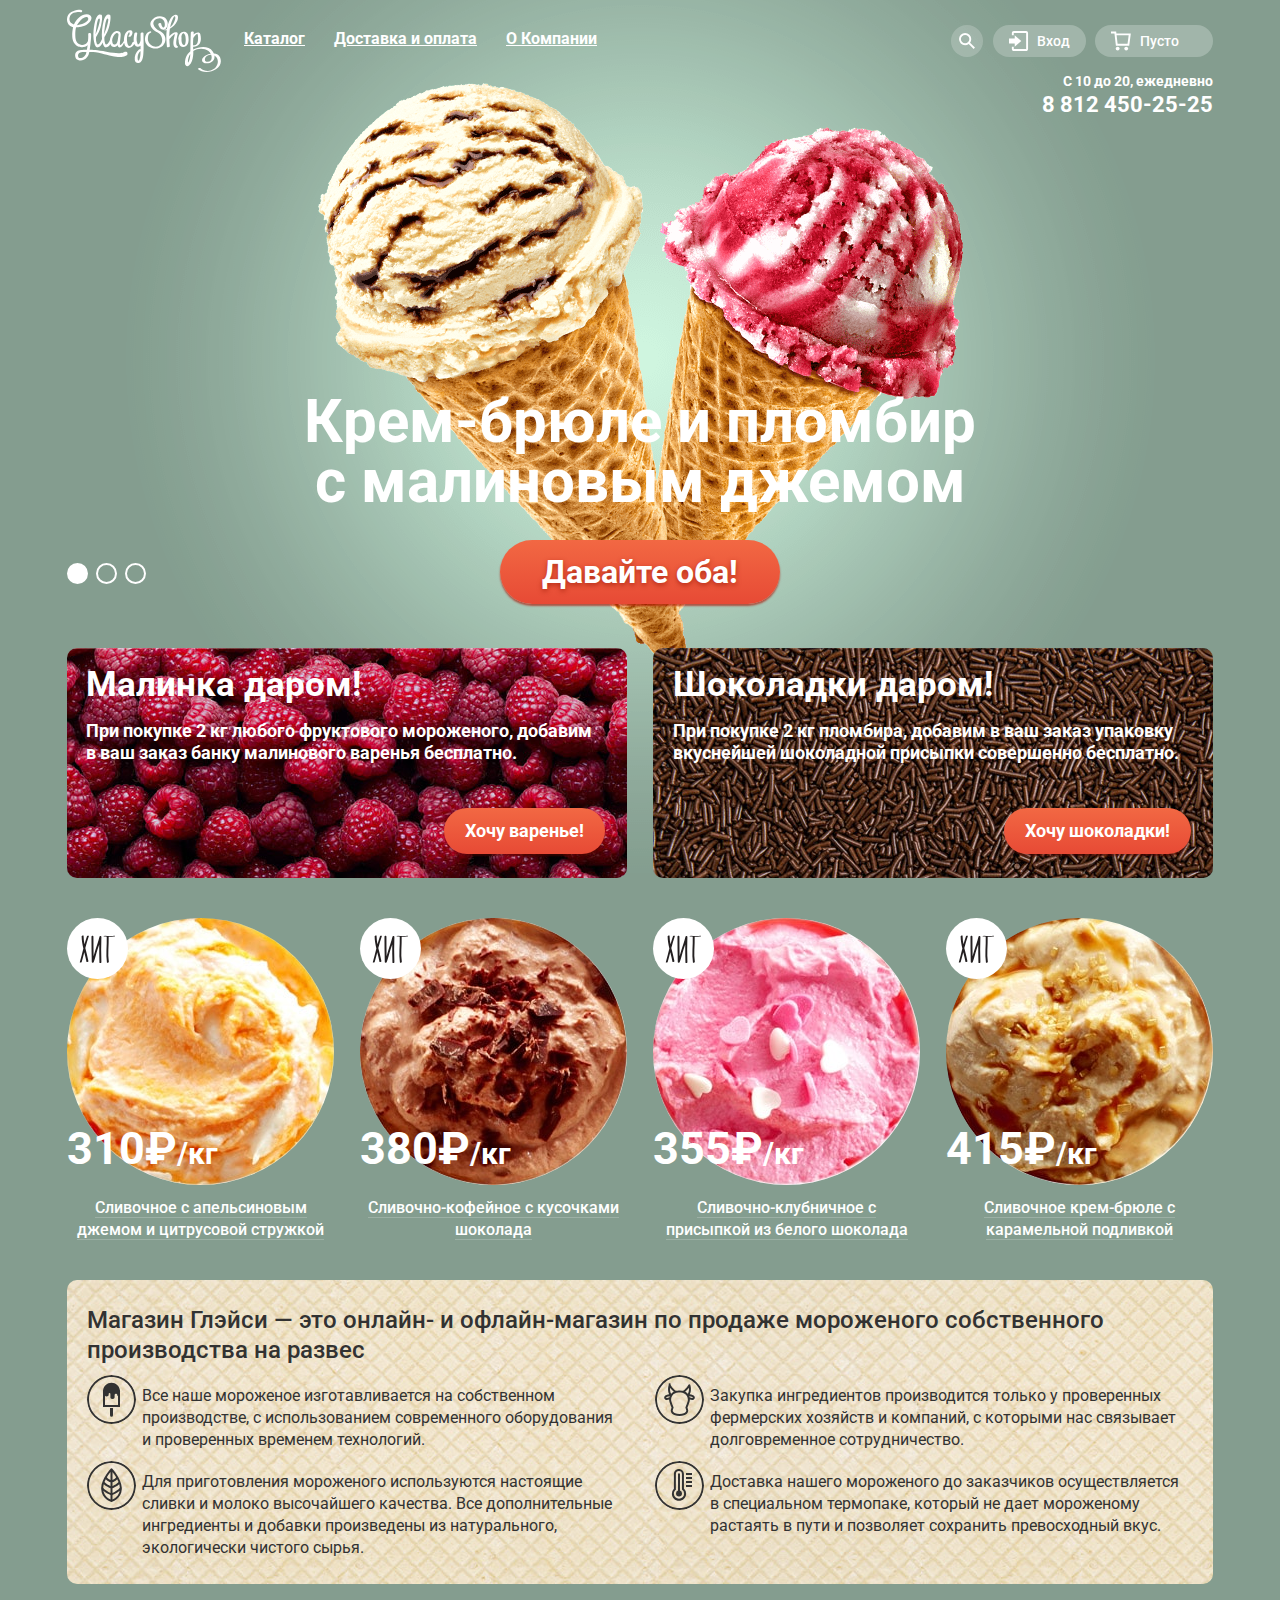
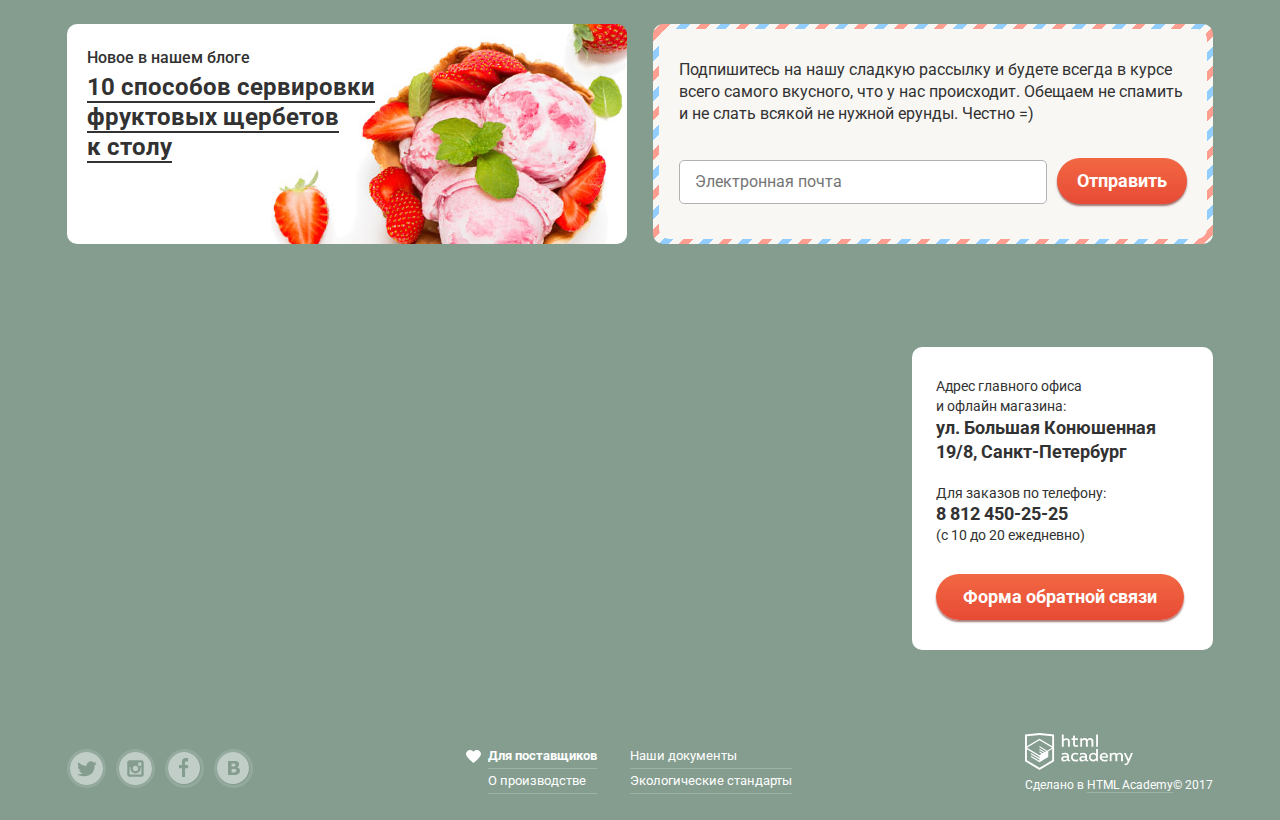
==== index.html @ 9d9cc16c "фиксы" ====
<!DOCTYPE html>
<html lang="ru">
  <head>
    <meta charset="utf-8">
    <title>HTML Academy: Глейси</title>
    <link href="https://fonts.googleapis.com/css?family=Roboto:400,500,700&amp;subset=cyrillic" rel="stylesheet">
    <link href="css/normalize.min.css" rel="stylesheet">
    <link href="css/style.min.css" rel="stylesheet"> 
  </head>
  <body>
    <input class="visually-hidden product-1" type="radio" id="product-1" name="toggle" checked>
    <input class="visually-hidden product-2" type="radio" id="product-2" name="toggle">
    <input class="visually-hidden product-3" type="radio" id="product-3" name="toggle">
    <div class="site-wrapper">
      <div class="page-wrapper"> 
        <header class="main-header">
          <nav class="main-navigation">        
            <img class="site-logo" src="img/logo.svg" width="154" height="64" alt="Логотип магазина «Глэйси»">
            <ul class="site-navigation">
              <li class="navigation-item">
                <a class="navigation-link" href="#">Каталог</a>
                <ul class="sub-menu">
                  <li class="sub-menu-item"><a class="sub-menu-link sub-link-first" href="#1">Новинки</a></li>
                  <li class="sub-menu-item"><a class="sub-menu-link" href="catalog.html">Сливочное</a></li>
                  <li class="sub-menu-item"><a class="sub-menu-link" href="#3">Щербеты</a></li>
                  <li class="sub-menu-item"><a class="sub-menu-link" href="#4">Фруктовый Лёд</a></li>
                  <li class="sub-menu-item"><a class="sub-menu-link" href="#5">Мелорин</a></li>
                </ul>
              </li>
              <li class="navigation-item"><a class="navigation-link" href="#">Доставка и оплата</a></li>
              <li class="navigation-item"><a class="navigation-link" href="#">О Компании</a></li>
            </ul>
            <ul class="user-navigation-wrapper">
              <li class="main-search">
                <form class="search-form" action="https://echo.htmlacademy.ru" method="get">
                  <input class="input-field search" type="search" name="search" placeholder="Что ищем?">
                </form>
              </li>
              <li class="user-navigation">
                <a class="login-link" href="login.html">Вход</a>
                <form class="login-form" action="https://echo.htmlacademy.ru" method="POST">
                  <input class="login-email input-field" type="email" name="email" placeholder="Электронная почта">
                  <input class="login-password input-field" type="password" name="password" placeholder="Пароль"><br>
                  <button class="btn enter-btn" type="submit">Войти</button>
                  <div class="login-help-wrapper">
                    <a class="restore" href="">Забыли пароль?</a><br>
                    <a class="registration" href="">Новая регистрация</a>
                  </div>
                </form>
              </li>
              <li class="cart">
                <a class="cart-link" href="cart.html">Пусто</a>
              </li>
            </ul>
          </nav>
        </header>
        <div class="contacts">
          <span class="job-time">С 10 до 20, ежедневно</span>
          <span class="job-phone">8 812 450-25-25</span>
        </div>

        <section class="slider">
          <div class="slider-controls">
            <label for="product-1">Первый</label>
            <label for="product-2">Второй</label>
            <label for="product-3">Третий</label>
          </div>
          <ul class="slider-list">
            <li class="slider-item slide" id="slide1">
              <h3 class="slide-title">
                Крем-брюле и пломбир с малиновым джемом
              </h3>
              <a class="main-bоuth-btn" href="#">Давайте оба!</a>
            </li>
            <li class="slider-item slide" id="slide2">
              <h3 class="slide-title">
                Шоколадный пломбир и лимонный сорбет
              </h3>
              <a class="main-bоuth-btn" href="#">Давайте оба!</a>
            </li>
            <li class="slider-item slide" id="slide3">
              <h3 class="slide-title">
                Пломбир с помадкой и клубничный щербет
              </h3>
              <a class="main-bоuth-btn" href="#">Давайте оба!</a>
            </li>
          </ul>
        </section>

        <main>
          <h1 class="visually-hidden">Магазина «Глэйси»</h1>
          <section class="offers">
            <h2 class="visually-hidden">Баннеры акций</h2>
            <article class="offers-item-1">
              <h2>Малинка даром!</h2>
              <p>При покупке 2 кг любого фруктового мороженого, добавим в&nbsp;ваш заказ банку малинового варенья бесплатно.</p>
              <a class="btn want-btn" href="#">Хочу варенье!</a>
            </article>
            <article class="offers-item-2">
              <h2>Шоколадки даром!</h2>
              <p>При покупке 2 кг пломбира, добавим в ваш заказ упаковку вкуснейшей шоколадной присыпки совершенно бесплатно.</p>
              <a class="btn want-btn" href="#">Хочу шоколадки!</a>
            </article>
          </section>
          <section class="products">
            <h2 class="visually-hidden">Хиты продаж.</h2>
            <article class="products-item">
              <div class="product-wrapper">
                <div class="product-contetn-wrapper">
                  <div class="hit-icon"></div>
                  <img src="img/ice-cream-01.jpg" width="267" height="267" alt="Сливочное с апельсиновым джемом и цитрусовой стружкой">
                  <div class="products-price">
                    <span class="price-rub">310&#8381;</span><span>/кг</span>
                  </div>
                  <div class="link-btn">
                    <a class="products-link" href="#">Сливочное с апельсиновым джемом и цитрусовой стружкой</a>
                  </div>
                  <a class="btn quick-view-btn" href="#">Быстрый просмотр</a>
                </div>
              </div>
            </article>
            <article class="products-item">
              <div class="product-wrapper">
                <div class="product-contetn-wrapper">
                  <div class="hit-icon"></div>
                  <img src="img/ice-cream-02.jpg" width="267" height="267" alt="Сливочно-кофейное с кусочками шоколада">
                  <div class="products-price">
                    <span class="price-rub">380&#8381;</span><span>/кг</span>
                  </div>
                  <div class="link-btn">
                    <a class="products-link" href="#">Сливочно-кофейное с кусочками шоколада</a>
                  </div>
                  <a class="btn quick-view-btn" href="#">Быстрый просмотр</a>
                </div>
              </div>
            </article>
            <article class="products-item">
              <div class="product-wrapper">
                <div class="product-contetn-wrapper">
                  <div class="hit-icon"></div>
                  <img src="img/ice-cream-03.jpg" width="267" height="267" alt="Сливочно-клубничное с присыпкой из белого шоколада">
                  <div class="products-price">
                    <span class="price-rub">355&#8381;</span><span>/кг</span>
                  </div>
                  <div class="link-btn">
                    <a class="products-link" href="#">Сливочно-клубничное с присыпкой из белого шоколада</a>
                  </div>
                  <a class="btn quick-view-btn" href="#">Быстрый просмотр</a>
                </div>
              </div>
            </article>
            <article class="products-item">
              <div class="product-wrapper">
                <div class="product-contetn-wrapper">
                  <div class="hit-icon"></div>
                  <img src="img/ice-cream-04.jpg" width="267" height="267" alt="Сливочное крем-брюле с карамельной подливкой">
                  <div class="products-price">
                    <span class="price-rub">415&#8381;</span><span>/кг</span>
                  </div>
                  <div class="link-btn">
                    <a class="products-link" href="#">Сливочное крем-брюле с карамельной подливкой</a>
                  </div>
                  <a class="btn quick-view-btn" href="#">Быстрый просмотр</a>
                </div>
              </div>
            </article>
          </section>
          <article class="about">
            <h2>Магазин Глэйси — это онлайн- и офлайн-магазин по продаже мороженого собственного производства на развес</h2>
            <ul class="about-list">
              <li class="about-item"><p>Все наше мороженое изготавливается на собственном производстве, с использованием современного оборудования и проверенных временем технологий.</p></li>
              <li class="about-item"><p>Закупка ингредиентов  производится только у проверенных фермерских хозяйств и компаний, с которыми нас связывает долговременное сотрудничество.</p></li>
              <li class="about-item"><p>Для приготовления мороженого используются настоящие сливки и молоко высочайшего качества. Все дополнительные ингредиенты и добавки произведены из натурального, экологически чистого сырья. </p></li>
              <li class="about-item"><p>Доставка нашего мороженого до заказчиков осуществляется в&nbsp;специальном термопаке, который не дает мороженому растаять в пути и позволяет сохранить превосходный вкус.</p></li>
            </ul>
          </article>
          <div class="news-subs-wrapper">
            <article class="news-blog">
              <p>Новое в нашем блоге</p>
              <p><a href="#">10 способов сервировки<br> 
                  фруктовых щербетов<br>
                  к столу</a></p>
            </article>
            <section class="subs">
              <form class="subs-form" action="echo.htmlacademy.ru" method="POST">
                <h2 class="visually-hidden">Подписка</h2>
                <p>Подпишитесь на нашу сладкую рассылку и будете всегда в курсе всего самого вкусного, что у нас происходит. Обещаем не спамить и не слать всякой не нужной ерунды. Честно =)</p>
                <input class="input-field subs-e-mail" type="text" name="e-mail" placeholder="Электронная почта">
                <button class="btn send-btn" type="button">Отправить</button>
              </form>
            </section>
          </div>
          <div class="map">
            <!-- <img src="img/map.jpg" width="1200" height="430" alt="Офис компании по адресу ул. Большая Конюшенная 19/8, Санкт-Петербург"> -->
            <iframe src="https://www.google.com/maps/embed?pb=!1m16!1m12!1m3!1d1333.911294737451!2d30.3230367290418!3d59.93863487987092!2m3!1f0!2f0!3f0!3m2!1i1024!2i768!4f13.1!2m1!1z0YPQuy4g0JHQvtC70YzRiNCw0Y8g0JrQvtC90Y7RiNC10L3QvdCw0Y8gMTkvOCwg0KHQsNC90LrRgi3Qn9C10YLQtdGA0LHRg9GA0LM!5e0!3m2!1sru!2sby!4v1520249286339" width="1200" height="428" style="border:0" allowfullscreen></iframe> 
            <section class="feedback">
              <h2 class="visually-hidden">Наш адрес</h2>
              <p>
                Адрес главного офиса<br>
                и офлайн магазина:<br>
                <span class="adress">ул. Большая Конюшенная 19/8, Санкт-Петербург</span>
              </p>
              <p class="feedback-phone-time">
                Для заказов по телефону:<br>
                <span class="feedback-phone">8 812 450-25-25</span><br>
                (с 10 до 20 ежедневно)
              </p>
              <a class="btn feedback-btn" href="#">Форма обратной связи</a>
            </section>
          </div>
          
        </main>

        <footer class="main-footer">
          <ul class="footer-social">
            <li class="social-btn social-twi"><a href="#" aria-label="Твиттер" target="_blank"></a></li>
            <li class="social-btn social-inst"><a href="#" aria-label="Инстаграм" target="_blank"></a></li>
            <li class="social-btn social-fb"><a href="#" aria-label="Фейсбук" target="_blank"></a></li>
            <li class="social-btn social-vk"><a href="#" aria-label="Вконтакте" target="_blank"></a></li>
          </ul>
          <div class="links">
            <div class="links-column">
              <a class="firts-link-footer" href="#">Для поставщиков</a>
              <a href="#">О производстве</a> 
            </div>
            <div class="links-column">
              <a href="#">Наши документы</a>
              <a href="#">Экологические стандарты</a>
            </div>
          </div>
          <div class="copyright">
            <a href="https://htmlacademy.ru/intensive/htmlcss"><img src="img/logo-htmlacademy.svg" width="108" height="39" alt="HTML Academy" /></a><br>
            <span>Сделано в <a class="copyright-link" href="#">HTML Academy</a>© 2017</span>
          </div>
        </footer>
        <section class="modal-feedback">
          <form class="feedback-form" action="https://echo.htmlacademy.ru" method="POST">
            <h2>Мы обязательно вам ответим!</h2>
            <p><input class="input-field feedback-name" type="text" name="name-feedback" placeholder="Как вас зовут?"></p>
            <p><input class="input-field feedback-e-mail" type="email" name="email-feedback" placeholder="Ваша почта для ответа?"></p>
            <p><textarea class="input-field feedback-text" name="text-feedback" placeholder="Напишите что-нибудь..."></textarea></p>
            <input class="btn cart-btn send-feed-btn" type="submit" value="Отправить">
          </form>
          <button class="modal-close" type="button">Закрыть</button>
        </section>
        <div class="modal-overlay"></div>
      </div>
    </div>
    <script src="js/script.min.js"></script>
  </body>
</html>
---- css/style.min.css ----
body{margin:0;padding:0;font-weight:400;font-size:16px;line-height:22px;font-family:"Roboto",Arial,sans-serif;color:#fff;background-color:#849d8f}a{text-decoration:none}.site-navigation{list-style:none;font-weight:700;font-size:16px;line-height:18px}.navigation-link{color:#fff;margin-right:3px;padding:7px 13px;text-decoration:underline;border-radius:40px}.navigation-link:focus,.navigation-link:hover{color:#333;text-decoration:none;background-color:#f7f6f3}.navigation-link:active{text-decoration:none;background-color:#ededed;box-shadow:inset 0 2px 1px 0 rgba(105,105,105,.004)}.navigation-item{position:relative;padding-top:8px;padding-bottom:12px}.sub-menu,.sub-menu-link{font-size:14px;line-height:16px;background-color:#f8f7f4}.sub-menu{position:absolute;top:37px;left:-7px;z-index:20;width:143px;min-height:171px;margin:0;list-style:none;font-weight:400;border-radius:5px;box-shadow:2px 10px 20px 5px #56645c;display:none;padding:0}.site-navigation li:hover .sub-menu{display:block}.sub-menu-link{display:block;color:#323232;text-decoration:none;padding:6px 6px 6px 20px}.sub-menu-link:focus,.sub-menu-link:hover{background-color:#fbded7}.sub-menu-link:active{background-color:#f6b5a5}.sub-link-first{padding:9px 9px 9px 20px}.sub-menu-item:first-child{font-weight:700;font-size:14px;line-height:16px;border-bottom:1px solid rgba(50,50,50,.3)}.sub-menu-item{padding:3px 0}.user-navigation{list-style:none;font-weight:500;font-size:14px;line-height:16px;position:relative;margin:0 9px 0 0;padding:0}.search{width:309px;margin:20px 15px;font-weight:400;font-size:14px;line-height:24px}.search-form{position:absolute;top:36px;right:0;display:none;width:341px;height:84px;background-color:#f8f7f4;border-radius:6px;box-shadow:0 20px 20px 0 rgba(0,0,0,.4)}.login-link{display:block;padding:8px 16px 8px 44px;font-weight:500;font-size:14px;line-height:16px;color:#fff;text-decoration:none;background-color:#a1b5aa;border-radius:30px}.login-link::before{content:"";position:absolute;top:0;left:10px;display:block;width:32px;height:32px;background-image:url(../img/login.svg);background-repeat:no-repeat;background-position:center;background-size:20px 20px}.login-link:focus::before,.login-link:hover::before{background-image:url(../img/login-hover.svg)}.login-link:focus,.login-link:hover{color:#323232;background-color:#f8f7f4}.login-form{position:absolute;top:36px;right:0;display:none;width:277px;height:214px;background-color:#f8f7f4;border-radius:6px;box-shadow:0 20px 20px 0 rgba(0,0,0,.4)}.user-navigation:hover .login-form{z-index:10;display:block}.login-help-wrapper{display:inline-block;margin-top:20px}.login-form a{font-weight:400;font-size:13px;line-height:24px;color:#323232;border-bottom:1px solid rgba(50,50,50,.3)}.login-form a:active,.login-form a:focus,.login-form a:hover{color:#e84d37;border-bottom:2px solid rgba(232,77,55,.3)}.login-email,.login-password{width:240px;margin:20px 17px 0 19px;padding:0;font-weight:400;font-size:14px;line-height:24px}.cart-link{display:block;padding:8px 34px 8px 45px;font-weight:500;font-size:14px;line-height:16px;color:#fff;text-decoration:none;background-color:#a1b5aa;border-radius:30px}.cart-full::before,.cart-link::before{content:"";position:absolute;top:0;left:10px;display:block;width:32px;height:32px;background-image:url(../img/basket.svg);background-repeat:no-repeat;background-position:center;background-size:20px 20px}.cart-inner{position:relative;margin:0;padding:0}.cart-full{display:block;padding:8px 16px 8px 45px;font-weight:500;font-size:14px;line-height:16px;color:#323232;text-decoration:none;background-color:#f7f6f3;border-radius:30px;cursor:pointer}.cart-full::before{background-image:url(../img/basket-red.svg)}.cart-inner:hover .cart-form{z-index:20;display:block}.cart-form{position:absolute;top:36px;right:0;display:none;width:540px;height:242px;margin-left:33px;padding:0 15px;background-color:#f8f7f4;border-radius:5px;box-shadow:0 20px 20px 0 rgba(0,0,0,.4)}.cart,.cart-item{position:relative;line-height:16px}.cart{margin:0;padding:0;list-style:none;font-weight:500;font-size:14px}.cart-item{display:flex;align-items:center;margin-top:20px;margin-bottom:20px;font-weight:400;font-size:13px;color:#323232}.item-del{position:absolute;width:11px;height:11px;background-color:transparent;background-image:url(../img/cross-small.svg);background-repeat:no-repeat;border:0}.cart-item img{margin-left:25px;border-radius:33px}.cart-item-title{width:220px;margin:0 12px}.price{color:#999}.sum{width:70px;margin-left:20px}.total-price{font-weight:700;font-size:15px;line-height:18px;text-align:right;color:#323232}.contacts,.contacts-breadcrumbs-wrapper{display:flex;align-items:flex-end}.contacts{flex-direction:column;margin-right:27px;margin-bottom:0;margin-left:auto}.job-phone,.job-time{font-weight:700;font-size:14px;line-height:16px}.job-phone{font-size:22px;line-height:24px;margin-top:4px}.breadcrumbs{display:flex;align-items:flex-end;margin:0;padding:2px 27px;list-style:none;font-weight:400;font-size:14px;line-height:16px}.breadcrumbs a{color:#fff;border-bottom:1px solid rgba(255,255,255,.2)}.breadcrumbs a:active,.breadcrumbs a:focus,.breadcrumbs a:hover{color:#ffbc9e;border-bottom:1px solid rgba(255,188,158,.2)}.page-tittle{padding:0 27px;margin:2px 0 27px;color:#fff}.offers h2,.offers p,.page-tittle{font-weight:700;font-size:35px;line-height:41px}.offers p{padding:0;font-size:18px;line-height:22px}.offers-item-1,.offers-item-2{background-image:url(../img/bg-raspberries.jpg);border-radius:10px}.offers-item-2{background-image:url(../img/bg-chocolate.jpg)}.product-wrapper,.products-item{position:absolute;min-height:330px}.products-item{position:relative;width:267px;margin-right:26px;margin-bottom:32px;font-weight:500;font-size:16px;line-height:22px}.hit-icon,.products-item:hover .product-contetn-wrapper{position:absolute;top:6px;left:13px}.products-item:hover .product-wrapper{position:absolute;top:-6px;left:-13px;width:293px;height:405px;background-color:rgba(248,247,244,.2);border-radius:5px;box-shadow:0 20px 20px 0 rgba(0,0,0,.4);z-index:40}.hit-icon{top:0;left:0;width:61px;height:61px;background-image:url(../img/hit.svg)}.products-item:hover .quick-view-btn{position:absolute;top:335px;left:25px;display:block}.products{display:flex;flex-wrap:wrap;margin:0;padding:0 27px}.products-item:nth-child(4n+1){margin-right:0}.products-item img{border-radius:134px}.price-rub,.products-price{font-weight:700;line-height:45px}.products-price{position:absolute;top:208px;font-size:30px}.price-rub{font-size:45px}.link-btn{position:absolute;top:279px;left:3px;width:261px;text-align:center}.products-link{font-weight:500;font-size:16px;line-height:22px;color:#fff;border-bottom:1px solid rgba(255,255,255,.2)}.products-link:active,.products-link:focus,.products-link:hover{color:#ffbc9e;border-bottom:1px solid rgba(255,188,158,.2)}.about{margin:0 27px 40px;padding:25px 20px;background-image:url(../img/bg-about.jpg);border-radius:10px}.about h2,.about-list{margin:0;padding:0;color:#323232}.about h2{font-weight:500;font-size:24px;line-height:30px}.about p{margin:20px 0 0 55px;padding:0}.about-list li{position:relative;width:538px}.about-list{display:flex;flex-wrap:wrap;justify-content:space-between;list-style:none}.about-item::before{content:"";position:absolute;top:10px;left:0;display:block;width:49px;height:49px;border-radius:50px}.about-item:nth-of-type(1)::before{background-image:url(../img/ice-cream.svg)}.about-item:nth-of-type(2)::before{background-image:url(../img/cow.svg)}.about-item:nth-of-type(3)::before{background-image:url(../img/eco.svg)}.about-item:nth-of-type(4)::before{background-image:url(../img/thermometer.svg)}.news-blog{width:560px;padding:23px 0;background-image:url(../img/bg-blog.jpg);background-repeat:no-repeat;background-position:10% 40%;border-radius:10px}.news-blog p{margin:0 0 3px 20px;padding:0;font-weight:500;font-size:16px;line-height:22px;color:#323232}.news-blog a{font-weight:700;font-size:24px;line-height:30px;color:#323232;border-bottom:2px solid rgba(50,50,50)}.news-blog a:active,.news-blog a:focus,.news-blog a:hover{color:#e84d37;border-bottom:2px solid rgba(232,77,55)}.subs{color:#323232;background-color:#f8f7f4}.subs p{margin:0 0 35px;padding:0}.subs-e-mail{width:368px;margin-bottom:5px;font-weight:400;font-size:16px;line-height:24px}.subs,.subs-form{border-radius:10px}.subs{width:560px;min-height:220px;background-image:repeating-linear-gradient(-45deg,transparent,transparent 7px,#fe9e90 7px,#fe9e90 14px,transparent 14px,transparent 21px,#92cdff 21px,#92cdff 28px);border:0;margin:0;padding:0}.subs-form{position:relative;margin:5px 6px;padding:30px 20px;background-color:#f8f7f4}.send-btn{position:absolute;right:20px;bottom:35px;font-weight:700;font-size:18px;line-height:24px;border:0}.feedback{position:absolute;top:63px;right:27px;width:253px;padding:10px 24px 30px;font-weight:400;font-size:14px;line-height:20px;color:#323232;background-color:#fff;border-radius:10px}.feedback p{margin:19px 0 0;padding:0}.feedback .feedback-phone-time{margin-bottom:29px}.adress,.feedback-phone{font-weight:700;font-size:18px;line-height:24px}.feedback-phone{line-height:22px}.footer-social{display:flex;margin:0;padding:14px 0;list-style:none}.social-btn{width:33px;height:33px;margin:3px 10px 0 0;padding:0;border:3px solid rgba(194,206,199,.5);border-radius:50%;opacity:.5;cursor:pointer}.social-btn:hover{border:3px solid rgba(219,227,222,.7);opacity:1}.social-btn:active{border:3px solid #dbe3de;opacity:.7}.social-twi{background:url(../img/twitter.svg) no-repeat;background-size:contain}.social-inst{background:url(../img/instagram.svg) no-repeat}.social-fb,.social-inst,.social-vk{background-size:contain}.social-fb{background:url(../img/fb.svg) no-repeat}.social-vk{background:url(../img/vk.svg) no-repeat}.links{display:flex;flex-flow:wrap;justify-content:space-between;width:304px;margin:0 8px 0 0;padding:12px 0;list-style:none;font-weight:400;font-size:13px;line-height:18px}.firts-link-footer{font-weight:700}.firts-link-footer::before{content:"";position:absolute;top:3px;left:-24px;display:block;width:19px;height:19px;background-image:url(../img/heart.svg);background-repeat:no-repeat;background-position:center;background-size:15px 13px}.links-column{display:flex;flex-direction:column}.links a{position:relative;font-size:13px;line-height:24px;color:#fff;border-bottom:1px solid rgba(255,255,255,.2)}.copyright a:active,.copyright-link:focus,.copyright-link:hover,.links a:active,.links a:focus,.links a:hover{color:#ffbc9e;border-bottom:1px solid rgba(255,188,158,.2)}.copyright{font-weight:400;font-size:12px;line-height:18px}.copyright-link{color:#fff;border-bottom:1px solid rgba(255,255,255,.2)}.feedback-form{font-weight:400;font-size:16px;line-height:24px;background-color:#f8f7f4}.feedback-form h2{margin:0 0 20px;padding:0;font-weight:500;font-size:24px;line-height:28px;color:#323232}.feedback-e-mail,.feedback-name,.feedback-text{width:266px;font-weight:400;font-size:16px;line-height:24px}.feedback-text{width:428px;min-height:155px;margin-bottom:50px}.btn{display:inline-block;margin:0;padding:11px 20px;vertical-align:top;text-align:center;color:#fff;text-decoration:none;background-image:linear-gradient(#f26843,#e74a35);border-radius:50px;box-shadow:0 2px 2px 0 rgba(86,8,0,.541);cursor:pointer}.btn:focus,.btn:hover{color:#fff;background-image:linear-gradient(#f58669,#ec6f5e);box-shadow:0 1px 2px 0 rgba(172,16,0,.004)}.btn:active{color:#fceeec;background-image:linear-gradient(#d74632,#e1603e);box-shadow:inset 0 2px 2px 0 rgba(148,39,24,.004)}.btn-accept{height:37px;margin:0;padding:0 27px;font-weight:500;font-size:16px;line-height:18px;color:#fff;background-color:rgba(255,255,255,.188);border-width:2px;border-style:solid;border-color:#fff;border-radius:40px;cursor:pointer}.btn-accept:focus,.btn-accept:hover{color:#323232;background-color:#fff}.btn-accept:active{color:#323232;background-color:#ededed;box-shadow:inset 0 2px 1px 0 rgba(105,105,105,.004)}.enter-btn,.want-btn{font-weight:700;font-size:18px;line-height:24px;border:0}.enter-btn{margin:20px}.want-btn{position:absolute;right:22px;bottom:24px;padding:11px 21px}.feedback-btn{padding:11px 27px}.cart-btn,.feedback-btn,.quick-view-btn{font-weight:700;font-size:18px;line-height:24px;border:0}.cart-btn{position:absolute;right:15px;bottom:20px}.quick-view-btn{display:none}.send-feed-btn{position:absolute;right:25px;bottom:25px}.input-field,.input-field:hover{background-color:#fff;border-style:solid;border-radius:5px}.input-field{box-sizing:border-box;height:44px;padding-left:15px;border-width:1px;border-color:#b2b2b2}.input-field:hover{border-width:2px;border-color:#9a9a9a}.input-field:focus{background-color:#fff;border-width:2px;border-style:solid;border-color:#2e88e4;border-radius:5px}.pagination{display:flex;margin:42px 17px 31px 0;padding:0}.footer-line{margin:0 27px;border-color:#fff;opacity:.3}.pagination-list{display:flex;margin:0 0 0 auto;padding:0;font-weight:500;font-size:16px;line-height:18px}.pagination-item{display:inline-flex;justify-content:space-around;align-items:center;width:26px;height:26px;color:#fff;text-decoration:none;margin-left:4px;background:0 0;border:0;border-radius:50%;-webkit-box-align:center;-ms-flex-align:center;-ms-flex-pack:distribute}.pagination-item:hover{color:#fff;text-decoration:none;background-color:rgba(255,255,255,.2)}.pagination-item-current,.pagination-item:active{color:#000;text-decoration:none;background-color:#fff}.pagination-item-disabled{opacity:.2}.pagination-item-disabled:hover{background-color:transparent}.arrow-left,.arrow-right{text-decoration:none;background-image:url(../img/icon-left-small.svg);background-repeat:no-repeat;background-position:center center}.arrow-right{background-image:url(../img/icon-right-small.svg)}.visually-hidden{position:absolute;width:1px;height:1px;clip:rect(0,0,0,0)}.site-wrapper{background-color:#849d8f;background-image:url(../img/slider-01.png);background-repeat:no-repeat;background-position:top center;transition:background-image .5s ease,background-color .5s ease}.page-wrapper{width:1200px;margin:0 auto;padding:0}.main-navigation{display:flex;align-items:center;width:1146px;padding:9px 27px 0}.site-logo{width:154px;height:64px;margin-right:10px}.site-navigation{display:flex;flex-wrap:wrap;width:450px;margin:0;padding:0}.user-navigation-wrapper{position:relative;display:flex;margin-left:auto;padding:0}.main-search{position:relative;display:block;width:32px;height:32px;margin:0 10px 0 0;padding:0;background:rgba(255,255,255,.2) url(../img/loupe.svg) no-repeat center;background-size:50%;border-radius:50%;cursor:pointer}.main-search:hover{background:#f8f7f4 url(../img/loupe-hover.svg) no-repeat center}.main-search:hover .search-form{z-index:10;display:block}.cart-full:hover::after,.main-search:hover::after,.user-navigation:hover::after{content:"";position:absolute;top:30px;display:block;width:120%;height:6px;background:0 0}.user-navigation:hover::after{left:-20%}.cart-full:hover::after{right:0}.offers{display:flex;justify-content:space-between;width:1146px;margin:0 0 40px;padding:0 27px}.offers-item-1,.offers-item-2{position:relative;min-height:198px;width:522px;padding:16px 19px}.offers h2{margin:0;padding:0}.offers p{margin:15px 0 0}.offers-item-2{width:520px;padding:16px 20px}.news-subs-wrapper{display:flex;justify-content:space-between;margin:0 0 40px;padding:0 27px}.map{position:relative;width:100%}.filter,.main-footer{display:flex;justify-content:space-between;margin:0;padding:14px 27px}.filter{flex-wrap:wrap;justify-content:flex-start;align-items:flex-end;margin:0 0 40px;padding:0 27px}.filter fieldset{position:relative;margin-top:10px;font-weight:500;font-size:16px;line-height:18px;background-color:#a9bab0;border:0;border-radius:40px}.filter legend{position:absolute;top:-22px;left:16px;display:block;font-weight:500;font-size:14px;line-height:16px}.filter ul{margin:0;padding:10px 0;list-style:none}.filter-input{display:none}.filter-input:focus+label,.filter-input:hover+label{color:#000}.filter-radio+.filter-label::before{content:"";position:absolute;top:-2px;left:0;display:inline-flex;width:22px;height:22px;margin-right:10px;margin-bottom:0;background-image:url(../img/radio-off.svg);background-repeat:no-repeat;background-position:left center;background-size:22px 22px;opacity:.7;cursor:pointer}.filter-label{position:relative;padding-left:32px;cursor:pointer}.filter-radio:checked+.filter-label::before{background-image:url(../img/radio-on.svg);background-size:22px 22px}.filter-radio+.filter-label:hover::before{opacity:1}.filter-checkbox+.filter-label::before{content:"";position:absolute;top:-2px;left:0;display:inline-flex;width:22px;height:22px;margin-right:10px;margin-bottom:0;background-image:url(../img/checkbox-off.svg);background-repeat:no-repeat;background-position:left center;background-size:20px 20px;opacity:.7}.filter-checkbox:checked+.filter-label::before{background-image:url(../img/checkbox-on.svg);background-size:23px 20px}.filter-checkbox+.filter-label:hover::before{opacity:1}.fat-filter-list,.topping-filter-list{margin:0;padding:0}.fat-filter-item{display:inline-flex;margin-right:13px}.fat-filter-item:last-of-type,.topping-filter-item:last-of-type{margin-right:0}.topping-filter-item{display:inline-flex;margin-right:16px}.filter-sort{width:195px;margin:0 15px 26px 0;padding:0}.select-sort{position:relative;width:194px;height:36px;padding:0 15px;font-weight:500;color:#fff;background-color:rgba(255,255,255,.2);background-image:url(../img/select-arrow.svg);background-repeat:no-repeat;background-position:166px center;background-size:11px 10px;border:0;border-radius:40px;cursor:pointer;-webkit-appearance:none;-moz-appearance:none;appearance:none}.select-sort::-ms-expand{display:none}.select-sort:focus,.select-sort:hover{height:36px;color:#323232;background:rgba(255,255,255,.2);background-image:url(../img/select-arrow-black.svg);background-repeat:no-repeat;background-position:166px center;background-size:11px 10px;border:0;border-radius:40px}.filter-fat{display:inline-flex;width:391px;margin:0 15px 26px 0;padding:0 12px}.filter-topping{width:670px;margin-right:15px;padding:0 16px;margin-left:0}.modal-feedback{position:fixed;top:50%;left:50%;transform:translate(-50%,-50%);z-index:2;display:none;width:428px;padding:15px 25px 25px;background-color:#f8f7f4;border-radius:10px}.modal-close{position:absolute;top:15px;right:15px;width:17px;height:17px;font-size:0;background-color:#f8f7f4;background-image:url(../img/cross-big.svg);background-repeat:no-repeat;border:0;border-style:none;cursor:pointer}.feedback-form p{margin:0 0 20px}.modal-overlay{position:fixed;top:0;left:0;z-index:1;display:none;width:100%;height:100%;background-color:rgba(0,0,0,.3)}.modal-open{display:block}.slider{position:relative;padding-top:275px;text-align:center;color:#fff}.slider-list{margin:0 0 44px;padding:0;list-style:none}.slide{display:none}.slide-title{width:700px;margin:0 auto 27px;font-weight:700;font-size:60px;line-height:60.35px}.main-bоuth-btn{display:inline-block;padding:10px 42px;font-weight:700;font-size:32px;line-height:44px;vertical-align:top;text-align:center;color:#fff;text-decoration:none;text-shadow:0 2px 5px rgba(160,32,11,.76);background:#f26843;background:linear-gradient(to bottom,#f26843 0%,#e74a35 100%);border:0;border-radius:50px;box-shadow:0 2px 2px rgba(172,16,0,.64);cursor:pointer}.main-bоuth-btn:hover{background:linear-gradient(to bottom,#f58669 0%,#ec6f5e 100%);box-shadow:0 2px 2px #ac1000}.main-bоuth-btn:active{background:linear-gradient(to bottom,#d84732 0%,#e1613e 100%);box-shadow:inset 0 2px 2px #ac1000}.slider-controls{position:absolute;bottom:19px;left:27px;z-index:20;font-size:0}.slider-controls label,.slider-controls label:hover{display:inline-block;width:17px;height:17px;margin-right:8px;vertical-align:top;background-color:transparent;border:2px solid #fff;border-radius:50%;cursor:pointer}.slider-controls label:hover{background-color:b2c1b7}.product-1:checked~.site-wrapper{background-color:#849d8f;background-image:url(../img/slider-01.png)}.product-2:checked~.site-wrapper{background-color:#8996a6;background-image:url(../img/slider-02.png)}.product-3:checked~.site-wrapper{background-color:#9d8b84;background-image:url(../img/slider-03.png)}.product-1:checked~.site-wrapper #slide1,.product-2:checked~.site-wrapper #slide2,.product-3:checked~.site-wrapper #slide3{display:block}.product-1:checked~.site-wrapper label[for=product-1],.product-2:checked~.site-wrapper label[for=product-2],.product-3:checked~.site-wrapper label[for=product-3]{background-color:#fff}.current{color:#fff;background-color:#d07058}.filter-price{width:220px;margin:0 15px 26px 0}.price-legend{margin:0 0 0 14px;font-weight:500;font-size:14px;line-height:16px}.controls-wrapper{padding:16px 22px;margin-top:6px;background-color:#a9bab0;border:0;border-radius:40px}.range-controls{position:relative;margin:0;border-radius:15px}.range-controls .scale{position:relative;height:4px;background:rgba(255,255,255,.3)}.range-controls .bar{position:absolute;left:23px;width:95px;height:4px;background:#fff}.range-toggle{position:absolute;top:-9px;width:4px;height:4px;background:#ababab;border:8px solid #fff;border-radius:50%;box-shadow:0 2px 1px 0 rgba(0,1,1,.2);cursor:pointer}.range-toggle:hover{width:6px;height:6px}.range-toggle-min{left:13px}.range-toggle-max{left:111px}.input-field{font-weight:700}.input-field::-webkit-input-placeholder{font-weight:400}.input-field::placeholder{font-weight:400}.input-field:-ms-input-placeholder,.input-field::-ms-input-placeholder{font-weight:400}.order-item-line{display:block;height:1px}.order-item-line::before{content:"";display:block;width:auto;height:1px;margin:5px 0;background:#d0d1ce}
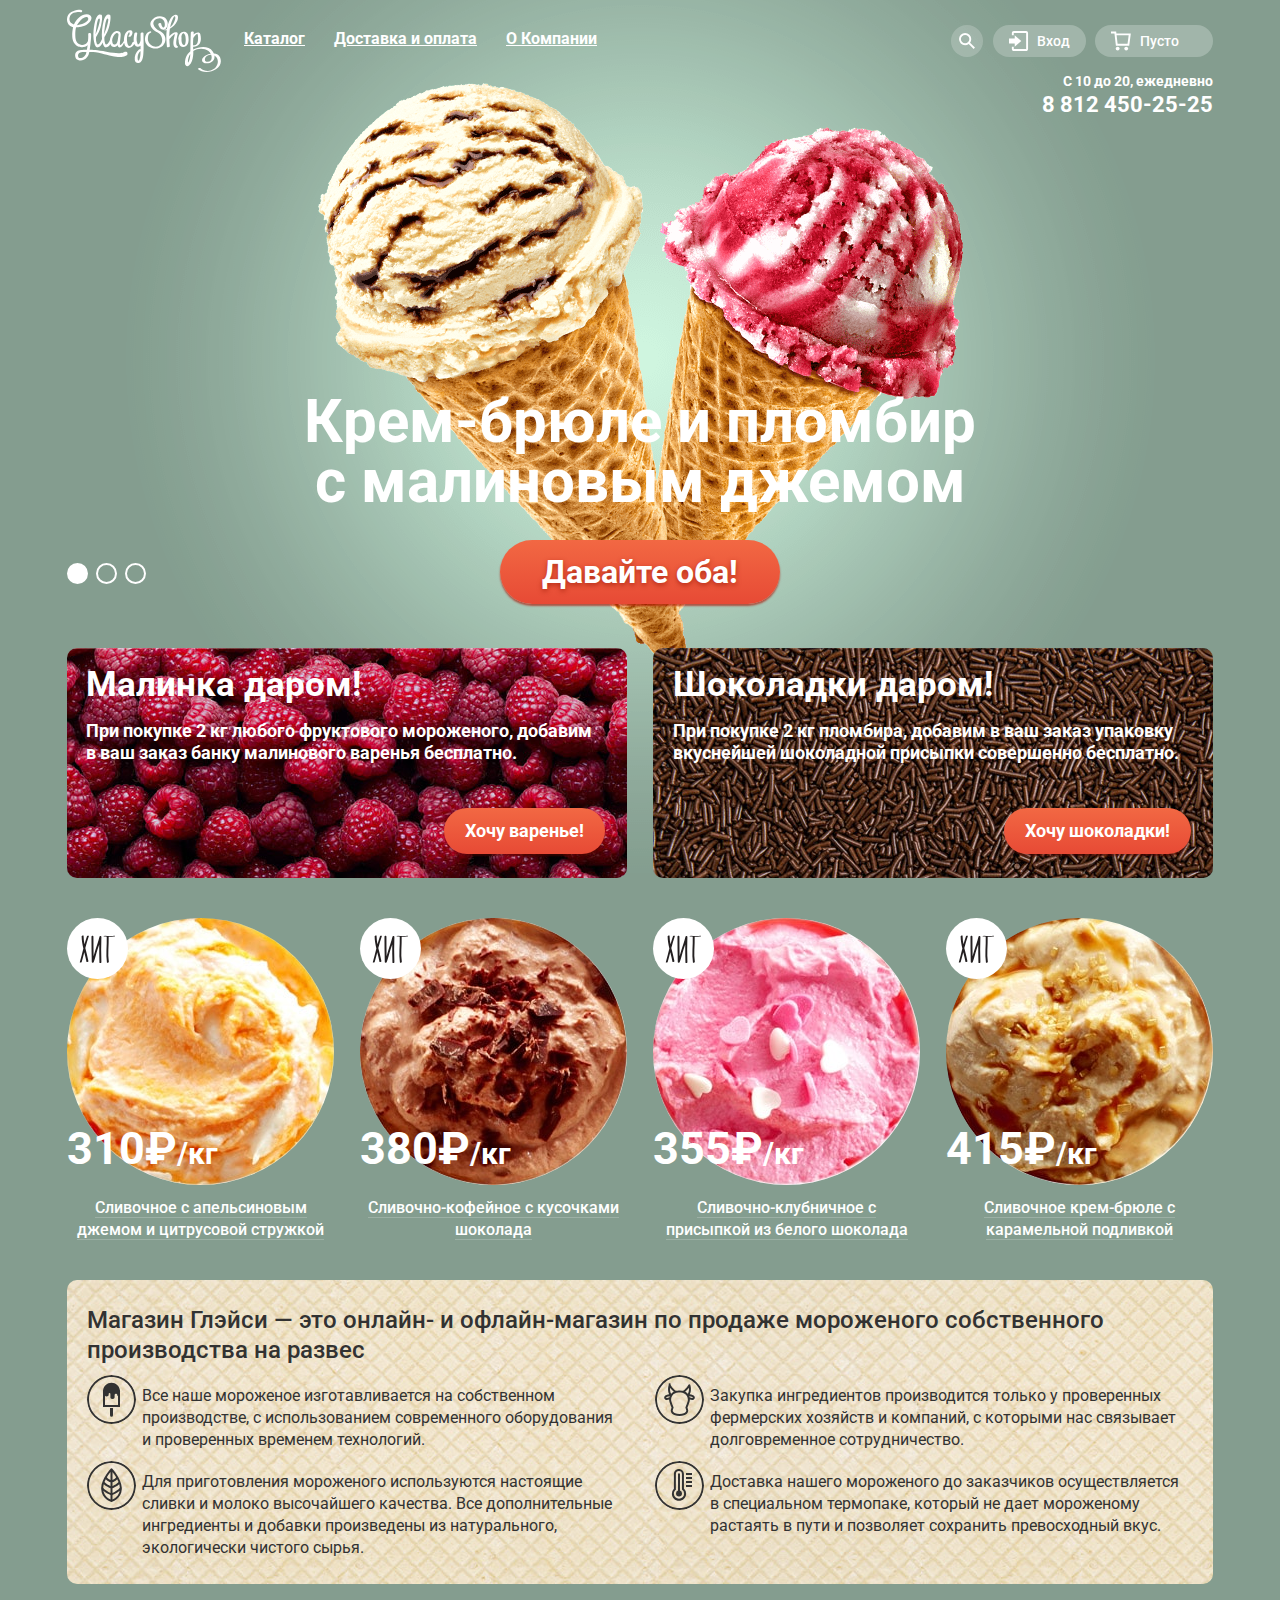
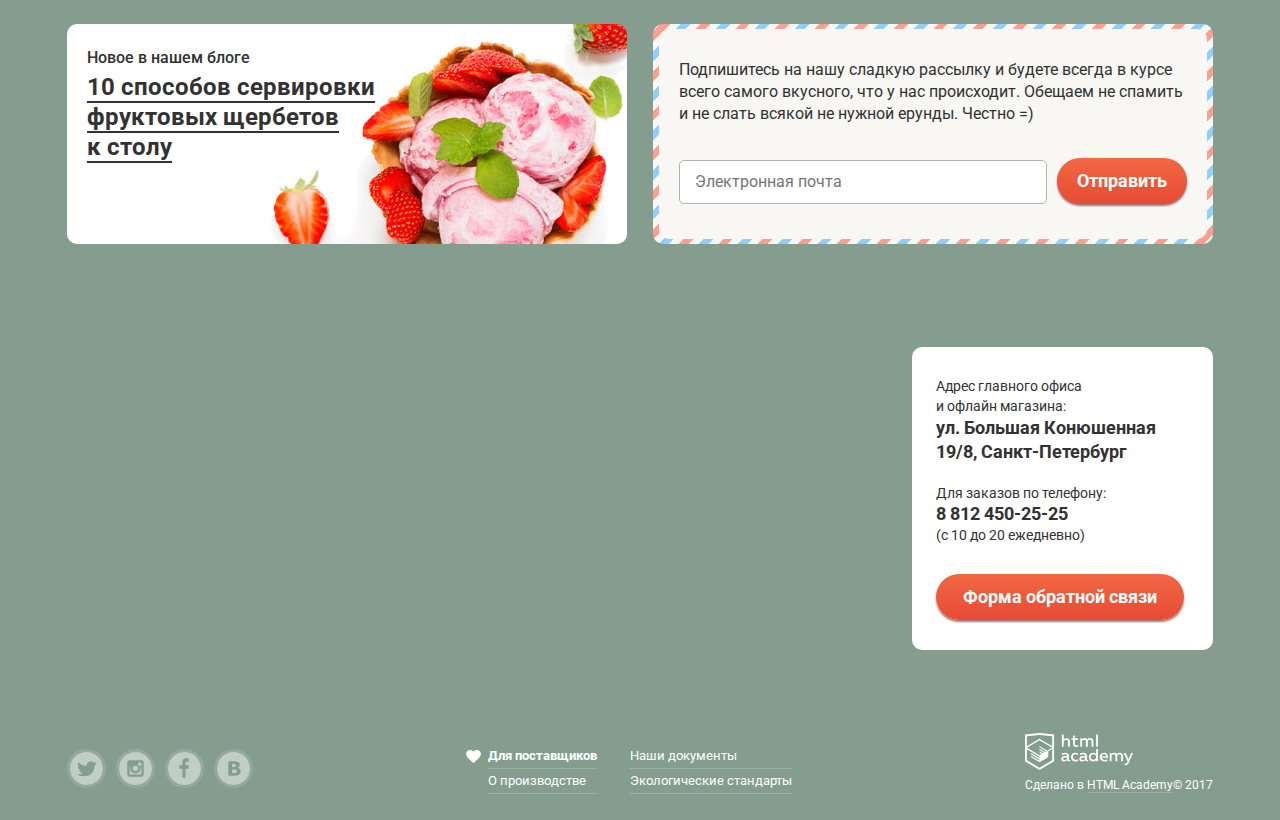
==== commit 7b9b9f4b: "слайдер" ====
--- a/index.html
+++ b/index.html
@@ -5,7 +5,7 @@
     <title>HTML Academy: Глейси</title>
     <link href="https://fonts.googleapis.com/css?family=Roboto:400,500,700&amp;subset=cyrillic" rel="stylesheet">
     <link href="css/normalize.min.css" rel="stylesheet">
-    <link href="css/style.min.css" rel="stylesheet"> 
+    <link href="css/style.css" rel="stylesheet"> 
   </head>
   <body>
     <input class="visually-hidden product-1" type="radio" id="product-1" name="toggle" checked>
--- a/css/style.css
+++ b/css/style.css
@@ -0,0 +1,1765 @@
+body {
+  margin: 0;
+  padding: 0;
+
+  font-weight: 400;
+  font-size: 16px;
+  line-height: 22px;
+  font-family: "Roboto", Arial, sans-serif;
+  color: #ffffff;
+
+  background-color: #849d8f;
+}
+a {
+  text-decoration: none;
+}
+
+.site-navigation {
+  list-style: none;
+  font-weight: 700;
+  font-size: 16px;
+  line-height: 18px;
+}
+
+.navigation-link {
+  /* border-bottom: 1px solid rgba(255, 255, 255, 0.2);   */
+  color: #ffffff;
+  margin-right: 3px;
+  padding: 7px 13px;
+
+  text-decoration: underline;
+
+  border-radius: 40px;
+}
+.navigation-link:focus,
+.navigation-link:hover {
+  color: #333333;
+  text-decoration: none;
+
+  background-color: #f7f6f3;
+}
+.navigation-link:active {
+  text-decoration: none;
+
+  background-color: #ededed;
+  box-shadow: inset 0 2px 1px 0 rgba(105, 105, 105, 0.004);
+}
+.navigation-item {
+  position: relative;
+
+  padding-top: 8px;
+  padding-bottom: 12px;
+}
+.sub-menu {
+  position: absolute;
+  top: 37px;
+  left: -7px;
+  z-index: 20;
+
+  display: none;
+  width: 143px;
+  min-height: 171px;
+  margin: 0;
+  padding: 0;
+
+  list-style: none;
+  font-weight: 400;
+  font-size: 14px;
+  line-height: 16px;
+
+  background-color: #f8f7f4;
+  border-radius: 5px;
+  box-shadow: 2px 10px 20px 5px #56645c;
+}
+.site-navigation li:hover .sub-menu {
+  display: block;
+}
+.sub-menu-link {
+  display: block;
+
+  font-size: 14px;
+  line-height: 16px;
+  color: #323232;
+  color: #323232;
+  text-decoration: none;
+
+  background-color: #f8f7f4;
+}
+.sub-menu-link:hover,
+.sub-menu-link:focus {
+  background-color: #fbded7;
+}
+.sub-menu-link:active {
+  background-color: #f6b5a5;
+}
+.sub-menu-link {
+  padding: 6px;
+  padding-left: 20px;
+}
+.sub-link-first {
+  padding: 9px;
+  padding-left: 20px;
+}
+.sub-menu-item:first-child {
+  font-weight: 700;
+  font-size: 14px;
+  line-height: 16px;
+
+  border-bottom: 1px solid rgba(50, 50, 50, 0.3);
+}
+.sub-menu-item {
+  padding: 3px 0;
+}
+.user-navigation {
+  list-style: none;
+  font-weight: 500;
+  font-size: 14px;
+  line-height: 16px;
+  position: relative;
+
+  margin: 0;
+  margin-right: 9px;
+  padding: 0;
+}
+.search {
+  width: 309px;
+  margin: 20px 15px;
+
+  font-weight: 400;
+  font-size: 14px;
+  line-height: 24px;
+}
+.search-form {
+  position: absolute;
+  top: 36px;
+  right: 0;
+
+  display: none;
+  width: 341px;
+  height: 84px;
+
+  background-color: #f8f7f4;
+  border-radius: 6px;
+  box-shadow: 0 20px 20px 0 rgba(0, 0, 0, 0.4);
+}  
+.login-link {
+  display: block;
+  padding: 8px 16px 8px 44px;
+
+  font-weight: 500;
+  font-size: 14px;
+  line-height: 16px;
+  color: #ffffff;
+  text-decoration: none;
+
+  background-color: #a1b5aa;
+  border-radius: 30px;
+}
+
+.login-link::before {
+  content: "";
+  position: absolute;
+  top: 0;
+  left: 10px;
+
+  display: block;
+  width: 32px;
+  height: 32px;
+
+  background-image: url("../img/login.svg");
+  background-repeat: no-repeat;
+  background-position: center;
+  background-size: 20px 20px;
+}
+.login-link:hover::before,
+.login-link:focus::before {
+  background-image: url("../img/login-hover.svg");
+}
+
+.login-link:hover,
+.login-link:focus {
+  color: #323232;
+
+  background-color: #f8f7f4;
+}
+.login-form {
+  position: absolute;
+  top: 36px;
+  right: 0;
+
+  display: none;
+  width: 277px;
+  height: 214px;
+
+  background-color: #f8f7f4;
+  border-radius: 6px;
+  box-shadow: 0 20px 20px 0 rgba(0, 0, 0, 0.4);
+}
+.user-navigation:hover .login-form {
+  z-index: 10;
+
+  display: block;
+}
+.login-help-wrapper {
+  display: inline-block;
+  margin-top: 20px;
+}
+
+.login-form a {
+  font-weight: 400;
+  font-size: 13px;
+  line-height: 24px;
+  color: #323232;
+
+  border-bottom: 1px solid rgba(50, 50, 50, 0.3);
+}
+.login-form a:hover,
+.login-form a:focus,
+.login-form a:active {
+  color: #e84d37;
+
+  border-bottom: 2px solid rgba(232, 77, 55, 0.3);
+}
+.login-email,
+.login-password {
+  width: 240px;
+  margin: 20px 17px 0 19px;
+  padding: 0;
+  
+  font-weight: 400;
+  font-size: 14px;
+  line-height: 24px;
+}
+.cart-link {
+  display: block;
+  padding: 8px 34px 8px 45px;
+
+  font-weight: 500;
+  font-size: 14px;
+  line-height: 16px;
+  color: #ffffff;
+  text-decoration: none;
+
+  background-color: #a1b5aa;
+  border-radius: 30px;
+}
+.cart-link::before {
+  content: "";
+  position: absolute;
+  top: 0;
+  left: 10px;
+
+  display: block;
+  width: 32px;
+  height: 32px;
+
+  background-image: url("../img/basket.svg");
+  background-repeat: no-repeat;
+  background-position: center;
+  background-size: 20px 20px;
+}
+.cart-inner {
+  position: relative;
+
+  margin: 0;
+  padding: 0;
+}
+.cart-full {
+  display: block;
+  padding: 8px 16px 8px 45px;
+
+  font-weight: 500;
+  font-size: 14px;
+  line-height: 16px;
+  color: #323232;
+  text-decoration: none;
+
+  background-color: #f7f6f3;
+  border-radius: 30px;
+  cursor: pointer;
+}
+.cart-full::before {
+  content: "";
+  position: absolute;
+  top: 0;
+  left: 10px;
+
+  display: block;
+  width: 32px;
+  height: 32px;
+
+  background-image: url("../img/basket-red.svg");
+  background-repeat: no-repeat;
+  background-position: center;
+  background-size: 20px 20px;
+}
+.cart-inner:hover .cart-form {
+  z-index: 20;
+
+  display: block;
+}
+.cart-form {
+  position: absolute;
+  top: 36px;
+  right: 0;
+
+  display: none;
+  width: 540px;
+  height: 242px;
+  margin-left: 33px;
+  padding: 0 15px;
+
+  background-color: #f8f7f4;
+  border-radius: 5px;
+  box-shadow: 0 20px 20px 0 rgba(0, 0, 0, 0.4);
+}
+
+.cart {
+  position: relative;
+
+  margin: 0;
+  padding: 0;
+
+  list-style: none;
+  font-weight: 500;
+  font-size: 14px;
+  line-height: 16px;
+}
+.cart-item {
+  position: relative;
+
+  display: flex;
+  align-items: center;
+  margin-top: 20px;
+  margin-bottom: 20px;
+
+  font-weight: 400;
+  font-size: 13px;
+  line-height: 16px;
+  color: #323232;
+}
+.item-del {
+  position: absolute;
+
+  width: 11px;
+  height: 11px;
+
+  background-color: transparent;
+  background-image: url("../img/cross-small.svg");
+  background-repeat: no-repeat;
+  border: none;
+}
+.cart-item img {
+  margin-left: 25px;
+
+  border-radius: 33px;
+}
+.cart-item-title {
+  width: 220px;
+  margin: 0 12px 0 12px;
+}
+.price {
+  color: #999999;
+}
+.sum {
+  width: 70px;
+  margin-left: 20px;
+}
+.total-price {
+  font-weight: 700;
+  font-size: 15px;
+  line-height: 18px;
+  text-align: right;
+  color: #323232;
+}
+.contacts-breadcrumbs-wrapper {
+  display: flex;
+  align-items: flex-end;
+}
+.contacts {
+  display: flex;
+  flex-direction: column;
+  align-items: flex-end;
+  margin-right: 27px;
+  margin-bottom: 0;
+  margin-left: auto;
+}
+.job-time {
+  font-weight: 700;
+  font-size: 14px;
+  line-height: 16px;
+}
+.job-phone {
+  font-weight: 700;
+  font-size: 22px;
+  line-height: 24px;
+  margin-top: 4px;
+}
+.breadcrumbs {
+  display: flex;
+  align-items: flex-end;
+  margin: 0;
+  padding: 2px 27px;
+
+  list-style: none;
+  font-weight: 400;
+  font-size: 14px;
+  line-height: 16px;
+}
+.breadcrumbs a {
+  color: #ffffff;
+
+  border-bottom: 1px solid rgba(255, 255, 255, 0.2);
+}
+.breadcrumbs a:hover,
+.breadcrumbs a:focus,
+.breadcrumbs a:active {
+  color: #ffbc9e;
+
+  border-bottom: 1px solid rgba(255, 188, 158, 0.2);
+}
+
+.page-tittle {
+  padding: 0 27px;
+  margin:2px 0;
+  margin-bottom: 27px;
+  font-weight: 700;
+  font-size: 35px;
+  line-height: 41px;
+  color: #ffffff;
+}
+
+
+.offers h2 {
+  margin: 0;
+  margin-bottom: 30px;
+  padding: 0;
+
+  font-weight: 700;
+  font-size: 35px;
+  line-height: 41px;
+}
+.offers p {
+  margin: 0;
+  padding: 0;
+
+  font-weight: 700;
+  font-size: 18px;
+  line-height: 22px;
+}
+.offers-item-1 {
+  background-image: url("../img/bg-raspberries.jpg");
+  border-radius: 10px;
+}
+.offers-item-2 {
+  background-image: url("../img/bg-chocolate.jpg");
+  border-radius: 10px;
+}
+.product-wrapper {
+  position: absolute;
+  min-height: 330px;
+  
+}
+.products-item {
+  position: relative;
+
+  width: 267px;
+  min-height: 330px;
+  margin-right: 26px;
+  margin-bottom: 32px;
+
+  font-weight: 500;
+  font-size: 16px;
+  line-height: 22px;
+}
+.products-item:hover .product-contetn-wrapper {
+  position: absolute;
+  top: 6px;
+  left: 13px;
+}
+.products-item:hover .product-wrapper {
+  position: absolute;
+  top: -6px;
+  left: -13px;
+
+  width: 293px;
+  height: 405px;
+
+  background-color: rgba(248, 247, 244, 0.2);
+  border-radius: 5px;
+  box-shadow: 0 20px 20px 0 rgba(0, 0, 0, 0.4);
+  z-index: 40;
+}
+.hit-icon {
+  position: absolute;
+  top: 0;
+  left: 0;
+
+  width: 61px;
+  height: 61px;
+
+  background-image: url("../img/hit.svg");
+}
+
+.products-item:hover .quick-view-btn {
+  position: absolute;
+  top: 335px;
+  left: 25px;
+
+  display: block;
+}
+.products {
+  display: flex;
+  flex-wrap: wrap;
+  margin: 0;
+  padding: 0 27px;
+}
+
+.products-item:nth-child(4n+1) {
+  margin-right: 0;
+}
+.products-item img {
+  border-radius: 134px;
+}
+.products-price {
+  position: absolute;
+  top: 208px;
+
+  font-weight: 700;
+  font-size: 30px;
+  line-height: 45px;
+}
+.price-rub {
+  font-weight: 700;
+  font-size: 45px;
+  line-height: 45px;
+}
+.link-btn {
+  position: absolute;
+  top:279px;
+  left:3px;
+  width: 261px;
+
+  text-align: center;
+}
+.products-link {
+  font-weight: 500;
+  font-size: 16px;
+  line-height: 22px;
+  color: #ffffff;
+
+  border-bottom: 1px solid rgba(255, 255, 255, 0.2);
+}
+
+.products-link:hover,
+.products-link:focus,
+.products-link:active {
+  color: #ffbc9e;
+
+  border-bottom: 1px solid rgba(255, 188, 158, 0.2);
+}
+
+.about {
+  margin: 0 27px;
+  margin-bottom: 40px;
+  padding: 25px 20px;
+
+  background-image: url("../img/bg-about.jpg");
+  border-radius: 10px;
+}
+.about h2 {
+  margin: 0;
+  padding: 0;
+
+  font-weight: 500;
+  font-size: 24px;
+  line-height: 30px;
+  color: #323232;
+}
+.about p {
+  margin: 0;
+  margin-top: 20px;
+  margin-left: 55px;
+  padding: 0;
+}
+.about-list li {
+  position: relative;
+
+  width: 538px;
+}
+.about-list {
+  display: flex;
+  flex-wrap: wrap;
+  justify-content: space-between;
+  margin: 0;
+  padding: 0;
+
+  list-style: none;
+  color: #323232;
+}
+.about-item::before {
+  content: "";
+  position: absolute;
+  top: 10px;
+  left: 0;
+
+  display: block;
+  width: 49px;
+  height: 49px;
+
+  border-radius: 50px;
+}
+.about-item:nth-of-type(1)::before {
+  background-image: url("../img/ice-cream.svg");
+}
+
+.about-item:nth-of-type(2)::before {
+  background-image: url("../img/cow.svg");
+}
+
+.about-item:nth-of-type(3)::before {
+  background-image: url("../img/eco.svg");
+}
+
+.about-item:nth-of-type(4)::before {
+  background-image: url("../img/thermometer.svg");
+}
+.news-blog {
+  width: 560px;
+  padding: 23px 0;
+
+  background-image: url("../img/bg-blog.jpg");
+  background-repeat: no-repeat;
+  background-position: 10% 40%;
+  border-radius: 10px;
+}
+.news-blog p {
+  margin: 0;
+  margin-bottom: 3px;
+  margin-left: 20px;
+  padding: 0;
+
+  font-weight: 500;
+  font-size: 16px;
+  line-height: 22px;
+  color: #323232;
+}
+.news-blog a {
+  font-weight: 700;
+  font-size: 24px;
+  line-height: 30px;
+  color: #323232;
+
+  border-bottom: 2px solid rgba(50, 50, 50);
+}
+.news-blog a:hover,
+.news-blog a:focus,
+.news-blog a:active {
+  color: #e84d37;
+
+  border-bottom: 2px solid rgba(232, 77, 55);
+}
+.subs {
+  color: #323232;
+
+  background-color: #f8f7f4;
+}
+.subs p {
+  margin: 0;
+  margin-bottom: 35px;
+  padding: 0;
+}
+.subs-e-mail {
+  width: 368px;
+  margin-bottom: 5px;
+
+  font-weight: 400;
+  font-size: 16px;
+  line-height: 24px;
+}
+.subs {
+  width: 560px;
+  min-height: 220px;
+  margin: 0;
+  padding: 0;
+
+  background-image: repeating-linear-gradient( -45deg, transparent, transparent 7px, rgb(254, 158, 144) 7px, rgb(254, 158, 144) 14px, transparent 14px, transparent 21px, rgb(146, 205, 255) 21px, rgb(146, 205, 255) 28px);
+  border: none;
+  border-radius: 10px;
+}
+.subs-form {
+  position: relative;
+
+  margin: 5px 6px;
+  padding: 30px 20px 30px 20px;
+
+  background-color: rgb(248, 247, 244);
+  border-radius: 10px;
+}
+.send-btn {
+  position: absolute;
+  right: 20px;
+  bottom: 35px;
+
+  font-weight: 700;
+  font-size: 18px;
+  line-height: 24px;
+
+  border: none;
+}
+
+.feedback {
+  position: absolute;
+  top: 63px;
+  right: 27px;
+
+  width: 253px;
+  padding: 10px 24px 30px 24px;
+
+  font-weight: 400;
+  font-size: 14px;
+  line-height: 20px;
+  color: #323232;
+
+  background-color: #ffffff;
+  border-radius: 10px;
+}
+.feedback p {
+  margin: 0;
+  margin-top: 19px;
+  padding: 0;
+}
+.feedback .feedback-phone-time {
+  margin-bottom: 29px;
+}
+.adress {
+  font-weight: 700;
+  font-size: 18px;
+  line-height: 24px;
+}
+.feedback-phone {
+  font-weight: 700;
+  font-size: 18px;
+  line-height: 22px;
+}
+.footer-social {
+  display: flex;
+  margin: 0;
+  padding: 14px 0;
+
+  list-style: none;
+}
+.social-btn {
+  width: 33px;
+  height: 33px;
+  margin: 0;
+  margin-top: 3px;
+  margin-right: 10px;
+  padding: 0;
+
+  border: 3px solid rgba(194, 206, 199, 0.5);
+  border-radius: 50%;
+  opacity: 0.5;
+  cursor: pointer;
+}
+.social-btn:hover {
+  border: 3px solid rgba(219, 227, 222, 0.7);
+  opacity: 1;
+}
+
+.social-btn:active {
+  border: 3px solid rgba(219, 227, 222, 1);
+  opacity: 0.7;
+}
+.social-twi {
+  background: url("../img/twitter.svg") no-repeat;
+  background-size: contain;
+}
+
+.social-inst {
+  background: url("../img/instagram.svg") no-repeat;
+  background-size: contain;
+}
+
+.social-fb {
+  background: url("../img/fb.svg") no-repeat;
+  background-size: contain;
+}
+
+.social-vk {
+  background: url("../img/vk.svg") no-repeat;
+  background-size: contain;
+}
+
+.links {
+  display: flex;
+  flex-flow: wrap;
+  justify-content: space-between;
+  width: 304px;
+  margin: 0;
+  margin-right: 8px;
+  padding: 12px 0;
+
+  list-style: none;
+  font-weight: 400;
+  font-size: 13px;
+  line-height: 18px;
+}
+.firts-link-footer {
+  font-weight: 700;
+}
+.firts-link-footer::before {
+  content: "";
+  position: absolute;
+  top: 3px;
+  left: -24px;
+
+  display: block;
+  width: 19px;
+  height: 19px;
+
+  background-image: url("../img/heart.svg");
+  background-repeat: no-repeat;
+  background-position: center;
+  background-size: 15px 13px;
+}
+.links-column {
+  display: flex;
+  flex-direction: column;
+}
+.links a {
+  position: relative;
+
+  font-size: 13px;
+  line-height: 24px;
+  color: #ffffff;
+
+  border-bottom: 1px solid rgba(255, 255, 255, 0.2);
+}
+.links a:hover,
+.links a:focus,
+.links a:active {
+  color: #ffbc9e;
+
+  border-bottom: 1px solid rgba(255, 188, 158, 0.2);
+}
+.copyright {
+  font-weight: 400;
+  font-size: 12px;
+  line-height: 18px;
+}
+.copyright-link {
+  color: #ffffff;
+
+  border-bottom: 1px solid rgba(255, 255, 255, 0.2);
+}
+.copyright-link:hover,
+.copyright-link:focus,
+.copyright a:active {
+  color: #ffbc9e;
+
+  border-bottom: 1px solid rgba(255, 188, 158, 0.2);
+}
+
+.feedback-form {
+  font-weight: 400;
+  font-size: 16px;
+  line-height: 24px;
+
+  background-color: #f8f7f4;
+}
+.feedback-form h2 {
+  margin: 0;
+  margin-bottom: 20px;
+  padding: 0;
+
+  font-weight: 500;
+  font-size: 24px;
+  line-height: 28px;
+  color: #323232;
+}
+.feedback-name {
+  width: 266px;
+
+  font-weight: 400;
+  font-size: 16px;
+  line-height: 24px;
+}
+.feedback-e-mail {
+  width: 266px;
+
+  font-weight: 400;
+  font-size: 16px;
+  line-height: 24px;
+}
+.feedback-text {
+  width: 428px;
+  min-height: 155px;
+  margin-bottom: 50px;
+
+  font-weight: 400;
+  font-size: 16px;
+  line-height: 24px;
+}
+
+ /*--------------- кнопки ----------------*/
+
+.btn {
+  display: inline-block;
+  margin: 0;
+  padding: 11px 20px;
+
+  vertical-align: top;
+  text-align: center;
+  color: #ffffff;
+  text-decoration: none;
+
+  background-image: linear-gradient(#f26843, #e74a35);
+  border-radius: 50px;
+  box-shadow: 0 2px 2px 0 rgba(86, 8, 0, 0.541);
+  cursor: pointer;
+}
+
+.btn:hover,
+.btn:focus {
+  color: #ffffff;
+
+  background-image: linear-gradient(#f58669, #ec6f5e);
+  box-shadow: 0 1px 2px 0 rgba(172, 16, 0, 0.004);
+}
+.btn:active {
+  color: #fceeec;
+
+  background-image: linear-gradient(#d74632, #e1603e);
+  box-shadow: inset 0 2px 2px 0 rgba(148, 39, 24, 0.004);
+}
+.btn-accept {
+  height: 37px;
+  margin: 0;
+  padding: 0 27px;
+
+  font-weight: 500;
+  font-size: 16px;
+  line-height: 18px;
+  color: #ffffff;
+
+  background-color: rgba(255, 255, 255, 0.188);
+  border-width: 2px;
+  border-style: solid;
+  border-color: rgb(255, 255, 255);
+  border-radius: 40px;
+  cursor: pointer;
+}
+.btn-accept:hover,
+.btn-accept:focus {
+  color: #323232;
+
+  background-color: rgb(255, 255, 255);
+}
+.btn-accept:active {
+  color: #323232;
+
+  background-color: rgb(237, 237, 237);
+  box-shadow: inset 0 2px 1px 0 rgba(105, 105, 105, 0.004);
+}
+.enter-btn {
+  margin: 20px;
+
+  font-weight: 700;
+  font-size: 18px;
+  line-height: 24px;
+
+  border: none;
+}
+.want-btn {
+  position: absolute;
+  right: 22px;
+  bottom: 24px;
+  padding: 11px 21px;
+  font-weight: 700;
+  font-size: 18px;
+  line-height: 24px;
+
+  border: none;
+}
+
+.feedback-btn {
+  font-weight: 700;
+  font-size: 18px;
+  line-height: 24px;
+  padding: 11px 27px;
+  border: none;
+}
+.cart-btn {
+  position: absolute;
+  right: 15px;
+  bottom: 20px;
+
+  font-weight: 700;
+  font-size: 18px;
+  line-height: 24px;
+
+  border: none;
+}
+.quick-view-btn {
+  display: none;
+
+  font-weight: 700;
+  font-size: 18px;
+  line-height: 24px;
+
+  border: none;
+}
+.send-feed-btn {
+  position: absolute;
+  right: 25px;
+  bottom: 25px;
+}
+
+.input-field {
+  box-sizing: border-box;
+  height: 44px;
+  padding-left: 15px;
+
+  background-color: #ffffff;
+  border-width: 1px;
+  border-style: solid;
+  border-color: rgb(178, 178, 178);
+  border-radius: 5px;
+}
+
+.input-field:hover {
+  background-color: rgb(255, 255, 255);
+  border-width: 2px;
+  border-style: solid;
+  border-color: rgb(154, 154, 154);
+  border-radius: 5px;
+}
+.input-field:focus {
+  background-color: rgb(255, 255, 255);
+  border-width: 2px;
+  border-style: solid;
+  border-color: rgb(46, 136, 228);
+  border-radius: 5px;
+}
+.pagination {
+  display: flex;
+  margin: 42px 17px 31px 0px;
+  padding: 0;
+}
+.footer-line {
+  margin: 0 27px;
+  border-color: white;
+  opacity: 0.3;
+} 
+.pagination-list {
+  display: flex;
+  margin: 0;
+  margin-left: auto;
+  padding: 0;
+
+  font-weight: 500;
+  font-size: 16px;
+  line-height: 18px;
+}
+
+.pagination-item {
+  display: inline-flex;
+  justify-content: space-around;
+  align-items: center;
+  width: 26px;
+  height: 26px;
+
+  color: white;
+  text-decoration: none;
+  margin-left: 4px;
+  background: rgba(255, 255, 255, 0);
+  border: none;
+  border-radius: 50%;
+
+  -webkit-box-align: center;
+  -ms-flex-align: center;
+  -ms-flex-pack: distribute;
+}
+
+.pagination-item:hover {
+  color: white;
+  text-decoration: none;
+
+  background-color: rgba(255, 255, 255, 0.2);
+}
+
+.pagination-item:active {
+  color: black;
+  text-decoration: none;
+
+  background-color: rgba(255, 255, 255, 1);
+}
+
+.pagination-item-current {
+  color: black;
+  text-decoration: none;
+
+  background-color: rgba(255, 255, 255, 1);
+}
+
+.pagination-item-disabled {
+  opacity: 0.2;
+}
+
+.pagination-item-disabled:hover {
+  background-color: rgba(255, 255, 255, 0);
+}
+
+.arrow-left {
+  text-decoration: none;
+
+  background-image: url("../img/icon-left-small.svg");
+  background-repeat: no-repeat;
+  background-position: center center;
+}
+
+.arrow-right {
+  text-decoration: none;
+
+  background-image: url("../img/icon-right-small.svg");
+  background-repeat: no-repeat;
+  background-position: center center;
+}
+
+
+
+
+.visually-hidden {
+  position: absolute;
+
+  width: 1px;
+  height: 1px;
+
+  clip: rect(0, 0, 0, 0);
+}
+/* _________сетка тут будет___________ */
+/* body {
+    background-image: url('../img/gllacy-index-1200.jpg');
+    background-size: 1200px auto;
+    background-repeat: no-repeat;
+    background-position: top center;
+} */
+.site-wrapper {
+  background-color: #849d8f;
+  background-image: url("../img/slider-01.png");
+  background-repeat: no-repeat;
+  background-position: top center;
+
+  transition: background-image 0.5s ease, background-color 0.5s ease;
+}
+.page-wrapper {
+  width: 1200px;
+  margin: 0 auto;
+  padding: 0 0;
+}
+.main-navigation {
+  display: flex;
+  align-items: center;
+  width: 1146px;
+  padding: 0 27px;
+  padding-top: 9px;
+}
+.site-logo {
+  width: 154px;
+  height: 64px;
+  margin-right: 10px;
+}
+.site-navigation {
+  display: flex;
+  flex-wrap: wrap;
+  width: 450px;
+  margin: 0;
+  padding: 0;
+}
+.user-navigation-wrapper {
+  position: relative;
+
+  display: flex;
+  margin-left: auto;
+  padding: 0;
+}
+.main-search {
+  position: relative;
+
+  display: block;
+  width: 32px;
+  height: 32px;
+  margin: 0;
+  margin-right: 10px;
+  padding: 0;
+
+  background: rgba(255, 255, 255, 0.2) url("../img/loupe.svg") no-repeat center;
+  background-size: 50%;
+  border-radius: 50%;
+  cursor: pointer;
+}
+.main-search:hover {
+  background: #f8f7f4 url("../img/loupe-hover.svg") no-repeat center;
+}
+.main-search:hover .search-form {
+  z-index: 10;
+
+  display: block;
+}
+.main-search:hover::after {
+  content: "";
+  position: absolute;
+  top: 30px;
+
+  display: block;
+  width: 120%;
+  height: 6px;
+  background: transparent;
+}
+.user-navigation:hover::after {
+  content: "";
+  position: absolute;
+  top: 30px;
+  left: -20%;
+
+  display: block;
+  width: 120%;
+  height: 6px;
+  background: transparent;
+}
+.cart-full:hover::after {
+  content: "";
+  position: absolute;
+  top: 30px;
+  right: 0;
+  display: block;
+  width: 120%;
+  height: 6px;
+
+  background: transparent;
+}
+
+.offers {
+  display: flex;
+  justify-content: space-between;
+  width: 1146px;
+  
+  margin: 0;
+  margin-bottom: 40px;
+  padding: 0 27px;
+}
+.offers-item-1 {
+  position: relative;
+  min-height: 198px;
+  width: 522px;
+  padding: 16px 19px;
+}
+.offers h2 {
+  margin: 0;
+  padding: 0;
+}
+.offers p {
+  margin-top: 15px;
+}
+.offers-item-2 {
+  position: relative;
+  min-height: 198px;
+  width: 520px;
+  padding: 16px 20px;
+}
+
+
+
+.news-subs-wrapper {
+  display: flex;
+  justify-content: space-between;
+  margin: 0;
+  margin-bottom: 40px;
+  padding: 0 27px;
+}
+
+.map {
+  position: relative;
+
+  width: 100%;
+}
+.main-footer {
+  display: flex;
+  justify-content: space-between;
+  margin: 0;
+  padding: 14px 27px;
+}
+
+.filter {
+  display: flex;
+  flex-wrap: wrap;
+  justify-content: flex-start;
+  align-items: flex-end;
+  margin: 0;
+  margin-bottom: 40px;
+  padding: 0 27px;
+}
+.filter fieldset {
+  position: relative;
+
+  margin-top: 10px;
+
+  font-weight: 500;
+  font-size: 16px;
+  line-height: 18px;
+
+  background-color: rgb(169, 186, 176);
+  border: none;
+  border-radius: 40px;
+}
+.filter legend {
+  position: absolute;
+  top: -22px;
+  left: 16px;
+
+  display: block;
+
+  font-weight: 500;
+  font-size: 14px;
+  line-height: 16px;
+}
+
+.filter ul {
+  margin: 0;
+  padding: 10px 0;
+
+  list-style: none;
+}
+.filter-input {
+  display: none;
+}
+.filter-input:hover + label,
+.filter-input:focus + label {
+  color: #000000;
+}
+.filter-radio + .filter-label::before {
+  content: "";
+  position: absolute;
+  top: -2px;
+  left: 0;
+  display: inline-flex;
+  width: 22px;
+  height: 22px;
+  margin-right: 10px;
+  margin-bottom: 0;
+
+  background-image: url("../img/radio-off.svg");
+  background-repeat: no-repeat;
+  background-position: left center;
+  background-size: 22px 22px;
+  opacity: 0.7;
+  cursor: pointer;
+}
+.filter-label {
+  position: relative;
+
+  padding-left: 32px;
+  cursor: pointer;
+}
+.filter-radio:checked + .filter-label::before {
+  background-image: url("../img/radio-on.svg");
+  background-size: 22px 22px;
+}
+.filter-radio + .filter-label:hover::before {
+  opacity: 1;
+}
+.filter-checkbox + .filter-label::before {
+  content: "";
+  position: absolute;
+  top: -2px;
+  left: 0;
+  display: inline-flex;
+  width: 22px;
+  height: 22px;
+  margin-right: 10px;
+  margin-bottom: 0;
+
+  background-image: url("../img/checkbox-off.svg");
+  background-repeat: no-repeat;
+  background-position: left center;
+  background-size: 20px 20px;
+  opacity: 0.7;
+}
+.filter-checkbox:checked + .filter-label::before {
+  background-image: url("../img/checkbox-on.svg");
+  background-size: 23px 20px;
+}
+.filter-checkbox + .filter-label:hover::before {
+  opacity: 1;
+}
+
+.fat-filter-list,
+.topping-filter-list {
+  margin: 0;
+  padding: 0;
+}
+.fat-filter-item {
+  display: inline-flex;
+  margin-right: 13px;
+}
+.fat-filter-item:last-of-type {
+  margin-right: 0;
+}
+.topping-filter-item {
+  display: inline-flex;
+  margin-right: 16px;
+}
+.topping-filter-item:last-of-type {
+  margin-right: 0;
+}
+/* --------фильтр селект сортировки-------- */
+.filter-sort {
+  width: 195px;
+  margin: 0;
+  margin-right: 15px;
+  margin-bottom: 26px;
+  padding: 0;
+}
+.select-sort {
+  position: relative;
+
+  width: 194px;
+  height: 36px;
+  padding: 0 15px;
+
+  font-weight: 500;
+  color: white;
+
+  background-color: rgba(255, 255, 255, 0.2);
+  background-image: url("../img/select-arrow.svg");
+  background-repeat: no-repeat;
+  background-position: 166px center;
+  background-size: 11px 10px;
+  border: none;
+  border-radius: 40px;
+  cursor: pointer;
+  -webkit-appearance: none;
+     -moz-appearance: none;
+          appearance: none;
+          
+}
+.select-sort::-ms-expand {
+  display: none;
+}
+.select-sort:hover,
+.select-sort:focus {
+  height: 36px;
+
+  color: #323232;
+
+  background: rgba(255, 255, 255, 0.2);
+  background-image: url("../img/select-arrow-black.svg");
+  background-repeat: no-repeat;
+  background-position: 166px center;
+  background-size: 11px 10px;
+  border: none;
+  border-radius: 40px;
+}
+.filter-fat {
+  display: inline-flex;
+  width: 391px;
+  margin: 0;
+  margin-right: 15px;
+  margin-bottom: 26px;
+  padding: 0;
+  padding: 0 12px;
+}
+.filter-topping {
+  width: 670px;
+  margin-right: 15px;
+  padding: 0 16px;
+  margin-left:0;
+}
+
+
+.modal-feedback {
+  position: fixed;
+  top: 50%;
+  left: 50%;
+  transform: translate(-50%, -50%);
+  z-index: 2;
+
+  display: none;
+  width: 428px;
+  padding: 15px 25px 25px 25px;
+
+  background-color: #f8f7f4;
+  border-radius: 10px;
+}
+.modal-close {
+  position: absolute;
+  top: 15px;
+  right: 15px;
+
+  width: 17px;
+  height: 17px;
+
+  font-size: 0;
+
+  background-color: #f8f7f4;
+  background-image: url("../img/cross-big.svg");
+  background-repeat: no-repeat;
+  border: 0;
+  border-style: none;
+  cursor: pointer;
+}
+.feedback-form p {
+  margin: 0;
+  margin-bottom: 20px;
+}
+
+.modal-overlay {
+  position: fixed;
+  top: 0;
+  left: 0;
+  z-index: 1;
+
+  display: none;
+  width: 100%;
+  height: 100%;
+
+  background-color: rgba(0, 0, 0, 0.3);
+}
+.modal-open {
+  display: block;
+}
+/* ------------- slider------------- */
+.slider {
+  position: relative;
+
+  padding-top: 275px;
+
+  text-align: center;
+  color: #ffffff;
+}
+
+.slider-list {
+  margin: 0;
+  margin-bottom: 44px;
+  padding: 0;
+
+  list-style: none;
+}
+
+.slide {
+  display: none;
+}
+
+.slide-title {
+  width: 700px;
+  margin: 0 auto;
+  margin-bottom: 27px;
+
+  font-weight: 700;
+  font-size: 60px;
+  line-height: 60.35px;
+}
+
+.main-bоuth-btn {
+  display: inline-block;
+  padding: 10px 42px;
+
+  font-weight: 700;
+  font-size: 32px;
+  line-height: 44px;
+  vertical-align: top;
+  text-align: center;
+  color: #ffffff;
+  text-decoration: none;
+  text-shadow: 0 2px 5px rgba(160, 32, 11, 0.76);
+
+  background: #f26843;
+  background: linear-gradient(to bottom, #f26843 0%, #e74a35 100%);
+  border: none;
+  border-radius: 50px;
+  box-shadow: 0 2px 2px rgba(172, 16, 0, 0.64);
+  cursor: pointer;
+}
+
+.main-bоuth-btn:hover {
+  background: linear-gradient(to bottom, #f58669 0%, #ec6f5e 100%);
+  box-shadow: 0 2px 2px rgba(172, 16, 0, 1);
+}
+
+.main-bоuth-btn:active {
+  background: linear-gradient(to bottom, #d84732 0%, #e1613e 100%);
+  box-shadow: inset 0 2px 2px rgba(172, 16, 0, 1);
+}
+
+.slider-controls {
+  position: absolute;
+  bottom: 19px;
+  left: 27px;
+  z-index: 20;
+
+  font-size: 0;
+}
+
+.slider-controls label {
+  display: inline-block;
+  width: 17px;
+  height: 17px;
+  margin-right: 8px;
+
+  vertical-align: top;
+
+  background-color: transparent;
+  border: 2px solid #ffffff;
+  border-radius: 50%;
+  cursor: pointer;
+}
+.slider-controls label:hover {
+  display: inline-block;
+  width: 17px;
+  height: 17px;
+  margin-right: 8px;
+
+  vertical-align: top;
+
+  background-color: #b2c1b7;
+  border: 2px solid #ffffff;
+  border-radius: 50%;
+  cursor: pointer;
+}
+
+.product-1:checked ~ .site-wrapper {
+  background-color: #849d8f;
+  background-image: url("../img/slider-01.png");
+}
+
+.product-2:checked ~ .site-wrapper {
+  background-color: #8996a6;
+  background-image: url("../img/slider-02.png");
+}
+
+.product-3:checked ~ .site-wrapper {
+  background-color: #9d8b84;
+  background-image: url("../img/slider-03.png");
+}
+
+.product-1:checked ~ .site-wrapper #slide1,
+.product-2:checked ~ .site-wrapper #slide2,
+.product-3:checked ~ .site-wrapper #slide3 {
+  display: block;
+}
+
+.product-1:checked ~ .site-wrapper label[for="product-1"],
+.product-2:checked ~ .site-wrapper label[for="product-2"],
+.product-3:checked ~ .site-wrapper label[for="product-3"] {
+  background-color: #ffffff;
+}
+.current {
+  color: #ffffff;
+
+  background-color: #d07058;
+}
+
+/* -------------ползунок цен------------ */
+.filter-price {
+  width: 220px;
+  margin: 0;
+  margin-right: 15px;
+  margin-bottom: 26px;
+}
+.price-legend {
+  margin: 0;
+  margin-left: 14px;
+
+  font-weight: 500;
+  font-size: 14px;
+  line-height: 16px;
+}
+.controls-wrapper {
+  padding: 16px 22px;
+  margin-top: 6px;
+  background-color: #a9bab0;
+  border: none;
+  border-radius: 40px;
+}
+.range-controls {
+  position: relative;
+
+  margin: 0;
+
+  border-radius: 15px;
+}
+.range-controls .scale {
+  position: relative;
+
+  height: 4px;
+
+  background: rgba(255, 255, 255, 0.3);
+}
+.range-controls .bar {
+  position: absolute;
+  left: 23px;
+
+  width: 95px;
+  height: 4px;
+
+  background: #ffffff;
+}
+.range-toggle {
+  position: absolute;
+  top: -9px;
+
+  width: 4px;
+  height: 4px;
+
+  background: #ababab;
+  border: 8px solid #ffffff;
+  border-radius: 50%;
+  box-shadow: 0 2px 1px 0 rgba(0, 1, 1, 0.2);
+  cursor: pointer;
+}
+.range-toggle:hover {
+  width: 6px;
+  height: 6px;
+}
+.range-toggle-min {
+  left: 13px;
+}
+
+.range-toggle-max {
+  left: 111px;
+}
+.input-field {
+  font-weight: 700;
+}
+.input-field::-webkit-input-placeholder {
+  font-weight: 400;
+}
+.input-field:-ms-input-placeholder {
+  font-weight: 400;
+}
+.input-field::-ms-input-placeholder {
+  font-weight: 400;
+}
+.input-field::placeholder {
+  font-weight: 400;
+}
+.input-field::-ms-input-placeholder {
+  font-weight: 400;
+}
+.input-field:-ms-input-placeholder {
+  font-weight: 400;
+}
+.order-item-line {
+  display: block;
+  height: 1px;
+}
+
+.order-item-line::before {
+  content: "";
+  display: block;
+  width: auto;
+  height: 1px;
+  margin: 5px 0;
+  background: rgb(208, 209, 206);
+}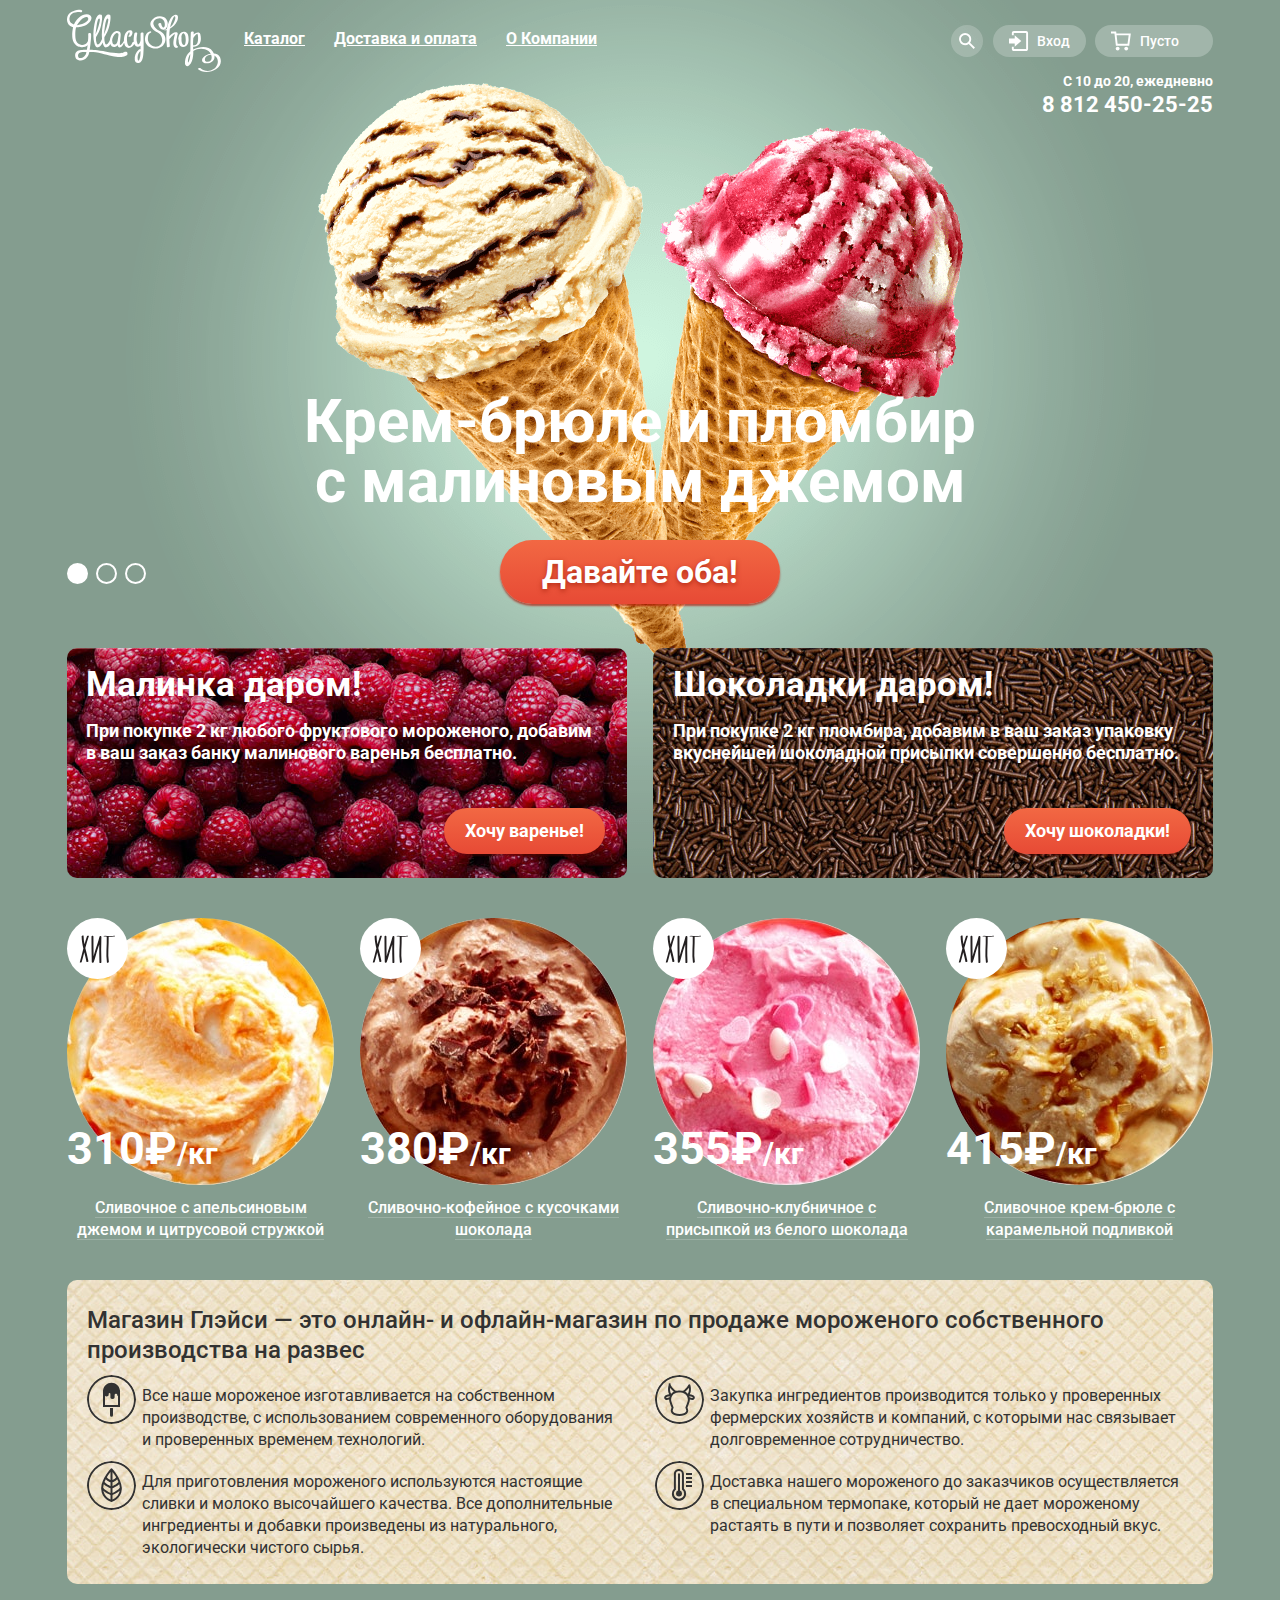
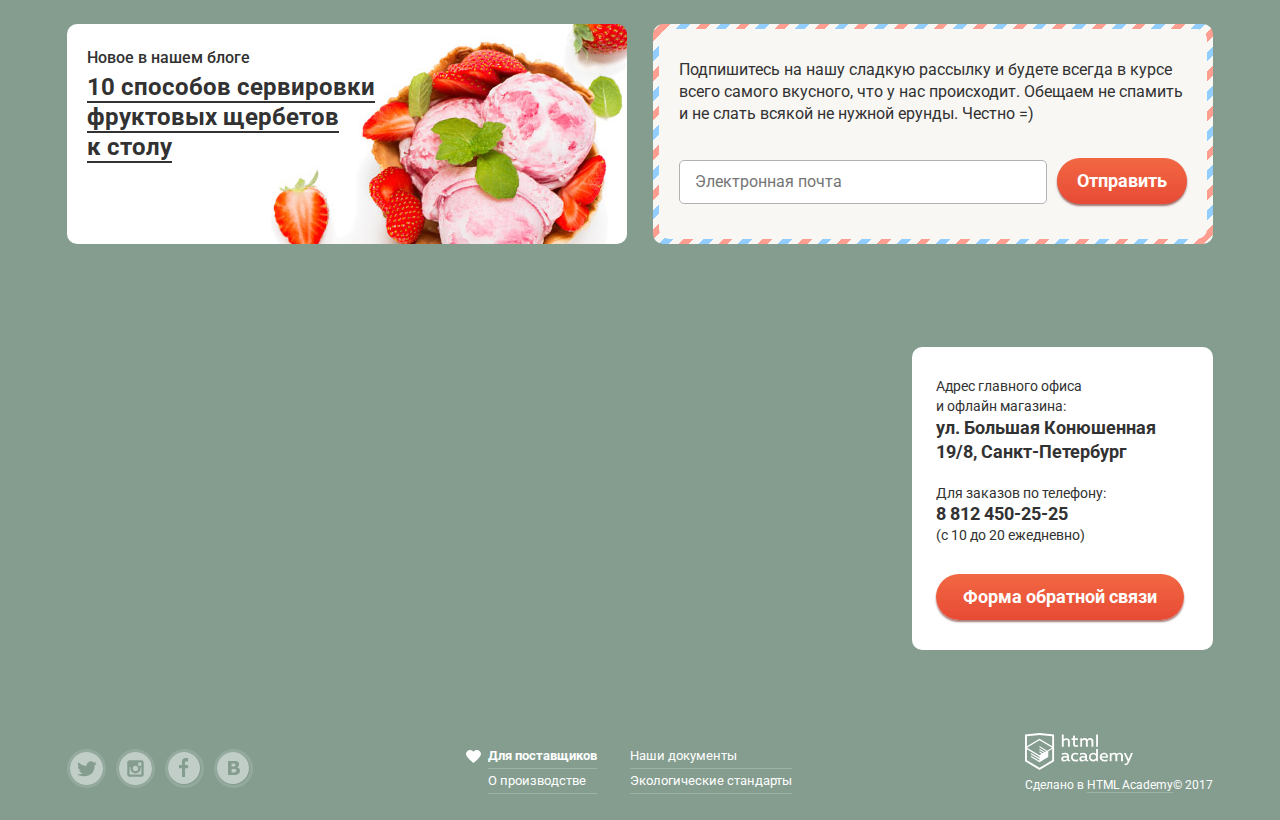
==== commit 9021690b: "фикс" ====
--- a/index.html
+++ b/index.html
@@ -5,7 +5,7 @@
     <title>HTML Academy: Глейси</title>
     <link href="https://fonts.googleapis.com/css?family=Roboto:400,500,700&amp;subset=cyrillic" rel="stylesheet">
     <link href="css/normalize.min.css" rel="stylesheet">
-    <link href="css/style.css" rel="stylesheet"> 
+    <link href="css/style.min.css" rel="stylesheet"> 
   </head>
   <body>
     <input class="visually-hidden product-1" type="radio" id="product-1" name="toggle" checked>
--- a/css/style.min.css
+++ b/css/style.min.css
@@ -0,0 +1 @@
+body{margin:0;padding:0;font-weight:400;font-size:16px;line-height:22px;font-family:"Roboto",Arial,sans-serif;color:#fff;background-color:#849d8f}a{text-decoration:none}.site-navigation{list-style:none;font-weight:700;font-size:16px;line-height:18px}.navigation-link{color:#fff;margin-right:3px;padding:7px 13px;text-decoration:underline;border-radius:40px}.navigation-link:focus,.navigation-link:hover{color:#333;text-decoration:none;background-color:#f7f6f3}.navigation-link:active{text-decoration:none;background-color:#ededed;box-shadow:inset 0 2px 1px 0 rgba(105,105,105,.004)}.navigation-item{position:relative;padding-top:8px;padding-bottom:12px}.sub-menu,.sub-menu-link{font-size:14px;line-height:16px;background-color:#f8f7f4}.sub-menu{position:absolute;top:37px;left:-7px;z-index:20;width:143px;min-height:171px;margin:0;list-style:none;font-weight:400;border-radius:5px;box-shadow:2px 10px 20px 5px #56645c;display:none;padding:0}.site-navigation li:hover .sub-menu{display:block}.sub-menu-link{display:block;color:#323232;text-decoration:none;padding:6px 6px 6px 20px}.sub-menu-link:focus,.sub-menu-link:hover{background-color:#fbded7}.sub-menu-link:active{background-color:#f6b5a5}.sub-link-first{padding:9px 9px 9px 20px}.sub-menu-item:first-child{font-weight:700;font-size:14px;line-height:16px;border-bottom:1px solid rgba(50,50,50,.3)}.sub-menu-item{padding:3px 0}.user-navigation{list-style:none;font-weight:500;font-size:14px;line-height:16px;position:relative;margin:0 9px 0 0;padding:0}.search{width:309px;margin:20px 15px;font-weight:400;font-size:14px;line-height:24px}.search-form{position:absolute;top:36px;right:0;display:none;width:341px;height:84px;background-color:#f8f7f4;border-radius:6px;box-shadow:0 20px 20px 0 rgba(0,0,0,.4)}.login-link{display:block;padding:8px 16px 8px 44px;font-weight:500;font-size:14px;line-height:16px;color:#fff;text-decoration:none;background-color:#a1b5aa;border-radius:30px}.login-link::before{content:"";position:absolute;top:0;left:10px;display:block;width:32px;height:32px;background-image:url(../img/login.svg);background-repeat:no-repeat;background-position:center;background-size:20px 20px}.login-link:focus::before,.login-link:hover::before{background-image:url(../img/login-hover.svg)}.login-link:focus,.login-link:hover{color:#323232;background-color:#f8f7f4}.login-form{position:absolute;top:36px;right:0;display:none;width:277px;height:214px;background-color:#f8f7f4;border-radius:6px;box-shadow:0 20px 20px 0 rgba(0,0,0,.4)}.user-navigation:hover .login-form{z-index:10;display:block}.login-help-wrapper{display:inline-block;margin-top:20px}.login-form a{font-weight:400;font-size:13px;line-height:24px;color:#323232;border-bottom:1px solid rgba(50,50,50,.3)}.login-form a:active,.login-form a:focus,.login-form a:hover{color:#e84d37;border-bottom:2px solid rgba(232,77,55,.3)}.login-email,.login-password{width:240px;margin:20px 17px 0 19px;padding:0;font-weight:400;font-size:14px;line-height:24px}.cart-link{display:block;padding:8px 34px 8px 45px;font-weight:500;font-size:14px;line-height:16px;color:#fff;text-decoration:none;background-color:#a1b5aa;border-radius:30px}.cart-full::before,.cart-link::before{content:"";position:absolute;top:0;left:10px;display:block;width:32px;height:32px;background-image:url(../img/basket.svg);background-repeat:no-repeat;background-position:center;background-size:20px 20px}.cart-inner{position:relative;margin:0;padding:0}.cart-full{display:block;padding:8px 16px 8px 45px;font-weight:500;font-size:14px;line-height:16px;color:#323232;text-decoration:none;background-color:#f7f6f3;border-radius:30px;cursor:pointer}.cart-full::before{background-image:url(../img/basket-red.svg)}.cart-inner:hover .cart-form{z-index:20;display:block}.cart-form{position:absolute;top:36px;right:0;display:none;width:540px;height:242px;margin-left:33px;padding:0 15px;background-color:#f8f7f4;border-radius:5px;box-shadow:0 20px 20px 0 rgba(0,0,0,.4)}.cart,.cart-item{position:relative;line-height:16px}.cart{margin:0;padding:0;list-style:none;font-weight:500;font-size:14px}.cart-item{display:flex;align-items:center;margin-top:20px;margin-bottom:20px;font-weight:400;font-size:13px;color:#323232}.item-del{position:absolute;width:11px;height:11px;background-color:transparent;background-image:url(../img/cross-small.svg);background-repeat:no-repeat;border:0}.cart-item img{margin-left:25px;border-radius:33px}.cart-item-title{width:220px;margin:0 12px}.price{color:#999}.sum{width:70px;margin-left:20px}.total-price{font-weight:700;font-size:15px;line-height:18px;text-align:right;color:#323232}.contacts,.contacts-breadcrumbs-wrapper{display:flex;align-items:flex-end}.contacts{flex-direction:column;margin-right:27px;margin-bottom:0;margin-left:auto}.job-phone,.job-time{font-weight:700;font-size:14px;line-height:16px}.job-phone{font-size:22px;line-height:24px;margin-top:4px}.breadcrumbs{display:flex;align-items:flex-end;margin:0;padding:2px 27px;list-style:none;font-weight:400;font-size:14px;line-height:16px}.breadcrumbs a{color:#fff;border-bottom:1px solid rgba(255,255,255,.2)}.breadcrumbs a:active,.breadcrumbs a:focus,.breadcrumbs a:hover{color:#ffbc9e;border-bottom:1px solid rgba(255,188,158,.2)}.page-tittle{padding:0 27px;margin:2px 0 27px;color:#fff}.offers h2,.offers p,.page-tittle{font-weight:700;font-size:35px;line-height:41px}.offers p{padding:0;font-size:18px;line-height:22px}.offers-item-1,.offers-item-2{background-image:url(../img/bg-raspberries.jpg);border-radius:10px}.offers-item-2{background-image:url(../img/bg-chocolate.jpg)}.product-wrapper,.products-item{position:absolute;min-height:330px}.products-item{position:relative;width:267px;margin-right:26px;margin-bottom:32px;font-weight:500;font-size:16px;line-height:22px}.hit-icon,.products-item:hover .product-contetn-wrapper{position:absolute;top:6px;left:13px}.products-item:hover .product-wrapper{position:absolute;top:-6px;left:-13px;width:293px;height:405px;background-color:rgba(248,247,244,.2);border-radius:5px;box-shadow:0 20px 20px 0 rgba(0,0,0,.4);z-index:40}.hit-icon{top:0;left:0;width:61px;height:61px;background-image:url(../img/hit.svg)}.products-item:hover .quick-view-btn{position:absolute;top:335px;left:25px;display:block}.products{display:flex;flex-wrap:wrap;margin:0;padding:0 27px}.products-item:nth-child(4n+1){margin-right:0}.products-item img{border-radius:134px}.price-rub,.products-price{font-weight:700;line-height:45px}.products-price{position:absolute;top:208px;font-size:30px}.price-rub{font-size:45px}.link-btn{position:absolute;top:279px;left:3px;width:261px;text-align:center}.products-link{font-weight:500;font-size:16px;line-height:22px;color:#fff;border-bottom:1px solid rgba(255,255,255,.2)}.products-link:active,.products-link:focus,.products-link:hover{color:#ffbc9e;border-bottom:1px solid rgba(255,188,158,.2)}.about{margin:0 27px 40px;padding:25px 20px;background-image:url(../img/bg-about.jpg);border-radius:10px}.about h2,.about-list{margin:0;padding:0;color:#323232}.about h2{font-weight:500;font-size:24px;line-height:30px}.about p{margin:20px 0 0 55px;padding:0}.about-list li{position:relative;width:538px}.about-list{display:flex;flex-wrap:wrap;justify-content:space-between;list-style:none}.about-item::before{content:"";position:absolute;top:10px;left:0;display:block;width:49px;height:49px;border-radius:50px}.about-item:nth-of-type(1)::before{background-image:url(../img/ice-cream.svg)}.about-item:nth-of-type(2)::before{background-image:url(../img/cow.svg)}.about-item:nth-of-type(3)::before{background-image:url(../img/eco.svg)}.about-item:nth-of-type(4)::before{background-image:url(../img/thermometer.svg)}.news-blog{width:560px;padding:23px 0;background-image:url(../img/bg-blog.jpg);background-repeat:no-repeat;background-position:10% 40%;border-radius:10px}.news-blog p{margin:0 0 3px 20px;padding:0;font-weight:500;font-size:16px;line-height:22px;color:#323232}.news-blog a{font-weight:700;font-size:24px;line-height:30px;color:#323232;border-bottom:2px solid rgba(50,50,50)}.news-blog a:active,.news-blog a:focus,.news-blog a:hover{color:#e84d37;border-bottom:2px solid rgba(232,77,55)}.subs{color:#323232;background-color:#f8f7f4}.subs p{margin:0 0 35px;padding:0}.subs-e-mail{width:368px;margin-bottom:5px;font-weight:400;font-size:16px;line-height:24px}.subs,.subs-form{border-radius:10px}.subs{width:560px;min-height:220px;background-image:repeating-linear-gradient(-45deg,transparent,transparent 7px,#fe9e90 7px,#fe9e90 14px,transparent 14px,transparent 21px,#92cdff 21px,#92cdff 28px);border:0;margin:0;padding:0}.subs-form{position:relative;margin:5px 6px;padding:30px 20px;background-color:#f8f7f4}.send-btn{position:absolute;right:20px;bottom:35px;font-weight:700;font-size:18px;line-height:24px;border:0}.feedback{position:absolute;top:63px;right:27px;width:253px;padding:10px 24px 30px;font-weight:400;font-size:14px;line-height:20px;color:#323232;background-color:#fff;border-radius:10px}.feedback p{margin:19px 0 0;padding:0}.feedback .feedback-phone-time{margin-bottom:29px}.adress,.feedback-phone{font-weight:700;font-size:18px;line-height:24px}.feedback-phone{line-height:22px}.footer-social{display:flex;margin:0;padding:14px 0;list-style:none}.social-btn{width:33px;height:33px;margin:3px 10px 0 0;padding:0;border:3px solid rgba(194,206,199,.5);border-radius:50%;opacity:.5;cursor:pointer}.social-btn:hover{border:3px solid rgba(219,227,222,.7);opacity:1}.social-btn:active{border:3px solid #dbe3de;opacity:.7}.social-twi{background:url(../img/twitter.svg) no-repeat;background-size:contain}.social-inst{background:url(../img/instagram.svg) no-repeat}.social-fb,.social-inst,.social-vk{background-size:contain}.social-fb{background:url(../img/fb.svg) no-repeat}.social-vk{background:url(../img/vk.svg) no-repeat}.links{display:flex;flex-flow:wrap;justify-content:space-between;width:304px;margin:0 8px 0 0;padding:12px 0;list-style:none;font-weight:400;font-size:13px;line-height:18px}.firts-link-footer{font-weight:700}.firts-link-footer::before{content:"";position:absolute;top:3px;left:-24px;display:block;width:19px;height:19px;background-image:url(../img/heart.svg);background-repeat:no-repeat;background-position:center;background-size:15px 13px}.links-column{display:flex;flex-direction:column}.links a{position:relative;font-size:13px;line-height:24px;color:#fff;border-bottom:1px solid rgba(255,255,255,.2)}.copyright a:active,.copyright-link:focus,.copyright-link:hover,.links a:active,.links a:focus,.links a:hover{color:#ffbc9e;border-bottom:1px solid rgba(255,188,158,.2)}.copyright{font-weight:400;font-size:12px;line-height:18px}.copyright-link{color:#fff;border-bottom:1px solid rgba(255,255,255,.2)}.feedback-form{font-weight:400;font-size:16px;line-height:24px;background-color:#f8f7f4}.feedback-form h2{margin:0 0 20px;padding:0;font-weight:500;font-size:24px;line-height:28px;color:#323232}.feedback-e-mail,.feedback-name,.feedback-text{width:266px;font-weight:400;font-size:16px;line-height:24px}.feedback-text{width:428px;min-height:155px;margin-bottom:50px}.btn{display:inline-block;margin:0;padding:11px 20px;vertical-align:top;text-align:center;color:#fff;text-decoration:none;background-image:linear-gradient(#f26843,#e74a35);border-radius:50px;box-shadow:0 2px 2px 0 rgba(86,8,0,.541);cursor:pointer}.btn:focus,.btn:hover{color:#fff;background-image:linear-gradient(#f58669,#ec6f5e);box-shadow:0 1px 2px 0 rgba(172,16,0,.004)}.btn:active{color:#fceeec;background-image:linear-gradient(#d74632,#e1603e);box-shadow:inset 0 2px 2px 0 rgba(148,39,24,.004)}.btn-accept{height:37px;margin:0;padding:0 27px;font-weight:500;font-size:16px;line-height:18px;color:#fff;background-color:rgba(255,255,255,.188);border-width:2px;border-style:solid;border-color:#fff;border-radius:40px;cursor:pointer}.btn-accept:focus,.btn-accept:hover{color:#323232;background-color:#fff}.btn-accept:active{color:#323232;background-color:#ededed;box-shadow:inset 0 2px 1px 0 rgba(105,105,105,.004)}.enter-btn,.want-btn{font-weight:700;font-size:18px;line-height:24px;border:0}.enter-btn{margin:20px}.want-btn{position:absolute;right:22px;bottom:24px;padding:11px 21px}.feedback-btn{padding:11px 27px}.cart-btn,.feedback-btn,.quick-view-btn{font-weight:700;font-size:18px;line-height:24px;border:0}.cart-btn{position:absolute;right:15px;bottom:20px}.quick-view-btn{display:none}.send-feed-btn{position:absolute;right:25px;bottom:25px}.input-field,.input-field:hover{background-color:#fff;border-style:solid;border-radius:5px}.input-field{box-sizing:border-box;height:44px;padding-left:15px;border-width:1px;border-color:#b2b2b2}.input-field:hover{border-width:2px;border-color:#9a9a9a}.input-field:focus{background-color:#fff;border-width:2px;border-style:solid;border-color:#2e88e4;border-radius:5px}.pagination{display:flex;margin:42px 17px 31px 0;padding:0}.footer-line{margin:0 27px;border-color:#fff;opacity:.3}.pagination-list{display:flex;margin:0 0 0 auto;padding:0;font-weight:500;font-size:16px;line-height:18px}.pagination-item{display:inline-flex;justify-content:space-around;align-items:center;width:26px;height:26px;color:#fff;text-decoration:none;margin-left:4px;background:0 0;border:0;border-radius:50%;-webkit-box-align:center;-ms-flex-align:center;-ms-flex-pack:distribute}.pagination-item:hover{color:#fff;text-decoration:none;background-color:rgba(255,255,255,.2)}.pagination-item-current,.pagination-item:active{color:#000;text-decoration:none;background-color:#fff}.pagination-item-disabled{opacity:.2}.pagination-item-disabled:hover{background-color:transparent}.arrow-left,.arrow-right{text-decoration:none;background-image:url(../img/icon-left-small.svg);background-repeat:no-repeat;background-position:center center}.arrow-right{background-image:url(../img/icon-right-small.svg)}.visually-hidden{position:absolute;width:1px;height:1px;clip:rect(0,0,0,0)}.site-wrapper{background-color:#849d8f;background-image:url(../img/slider-01.png);background-repeat:no-repeat;background-position:top center;transition:background-image .5s ease,background-color .5s ease}.page-wrapper{width:1200px;margin:0 auto;padding:0}.main-navigation{display:flex;align-items:center;width:1146px;padding:9px 27px 0}.site-logo{width:154px;height:64px;margin-right:10px}.site-navigation{display:flex;flex-wrap:wrap;width:450px;margin:0;padding:0}.user-navigation-wrapper{position:relative;display:flex;margin-left:auto;padding:0}.main-search{position:relative;display:block;width:32px;height:32px;margin:0 10px 0 0;padding:0;background:rgba(255,255,255,.2) url(../img/loupe.svg) no-repeat center;background-size:50%;border-radius:50%;cursor:pointer}.main-search:hover{background:#f8f7f4 url(../img/loupe-hover.svg) no-repeat center}.main-search:hover .search-form{z-index:10;display:block}.cart-full:hover::after,.main-search:hover::after,.user-navigation:hover::after{content:"";position:absolute;top:30px;display:block;width:120%;height:6px;background:0 0}.user-navigation:hover::after{left:-20%}.cart-full:hover::after{right:0}.offers{display:flex;justify-content:space-between;width:1146px;margin:0 0 40px;padding:0 27px}.offers-item-1,.offers-item-2{position:relative;min-height:198px;width:522px;padding:16px 19px}.offers h2{margin:0;padding:0}.offers p{margin:15px 0 0}.offers-item-2{width:520px;padding:16px 20px}.news-subs-wrapper{display:flex;justify-content:space-between;margin:0 0 40px;padding:0 27px}.map{position:relative;width:100%}.filter,.main-footer{display:flex;justify-content:space-between;margin:0;padding:14px 27px}.filter{flex-wrap:wrap;justify-content:flex-start;align-items:flex-end;margin:0 0 40px;padding:0 27px}.filter fieldset{position:relative;margin-top:10px;font-weight:500;font-size:16px;line-height:18px;background-color:#a9bab0;border:0;border-radius:40px}.filter legend{position:absolute;top:-22px;left:16px;display:block;font-weight:500;font-size:14px;line-height:16px}.filter ul{margin:0;padding:10px 0;list-style:none}.filter-input{display:none}.filter-input:focus+label,.filter-input:hover+label{color:#000}.filter-radio+.filter-label::before{content:"";position:absolute;top:-2px;left:0;display:inline-flex;width:22px;height:22px;margin-right:10px;margin-bottom:0;background-image:url(../img/radio-off.svg);background-repeat:no-repeat;background-position:left center;background-size:22px 22px;opacity:.7;cursor:pointer}.filter-label{position:relative;padding-left:32px;cursor:pointer}.filter-radio:checked+.filter-label::before{background-image:url(../img/radio-on.svg);background-size:22px 22px}.filter-radio+.filter-label:hover::before{opacity:1}.filter-checkbox+.filter-label::before{content:"";position:absolute;top:-2px;left:0;display:inline-flex;width:22px;height:22px;margin-right:10px;margin-bottom:0;background-image:url(../img/checkbox-off.svg);background-repeat:no-repeat;background-position:left center;background-size:20px 20px;opacity:.7}.filter-checkbox:checked+.filter-label::before{background-image:url(../img/checkbox-on.svg);background-size:23px 20px}.filter-checkbox+.filter-label:hover::before{opacity:1}.fat-filter-list,.topping-filter-list{margin:0;padding:0}.fat-filter-item{display:inline-flex;margin-right:13px}.fat-filter-item:last-of-type,.topping-filter-item:last-of-type{margin-right:0}.topping-filter-item{display:inline-flex;margin-right:16px}.filter-sort{width:195px;margin:0 15px 26px 0;padding:0}.select-sort{position:relative;width:194px;height:36px;padding:0 15px;font-weight:500;color:#fff;background-color:rgba(255,255,255,.2);background-image:url(../img/select-arrow.svg);background-repeat:no-repeat;background-position:166px center;background-size:11px 10px;border:0;border-radius:40px;cursor:pointer;-webkit-appearance:none;-moz-appearance:none;appearance:none}.select-sort::-ms-expand{display:none}.select-sort:focus,.select-sort:hover{height:36px;color:#323232;background:rgba(255,255,255,.2);background-image:url(../img/select-arrow-black.svg);background-repeat:no-repeat;background-position:166px center;background-size:11px 10px;border:0;border-radius:40px}.filter-fat{display:inline-flex;width:391px;margin:0 15px 26px 0;padding:0 12px}.filter-topping{width:670px;margin-right:15px;padding:0 16px;margin-left:0}.modal-feedback{position:fixed;top:50%;left:50%;transform:translate(-50%,-50%);z-index:2;display:none;width:428px;padding:15px 25px 25px;background-color:#f8f7f4;border-radius:10px}.modal-close{position:absolute;top:15px;right:15px;width:17px;height:17px;font-size:0;background-color:#f8f7f4;background-image:url(../img/cross-big.svg);background-repeat:no-repeat;border:0;border-style:none;cursor:pointer}.feedback-form p{margin:0 0 20px}.modal-overlay{position:fixed;top:0;left:0;z-index:1;display:none;width:100%;height:100%;background-color:rgba(0,0,0,.3)}.modal-open{display:block}.slider{position:relative;padding-top:275px;text-align:center;color:#fff}.slider-list{margin:0 0 44px;padding:0;list-style:none}.slide{display:none}.slide-title{width:700px;margin:0 auto 27px;font-weight:700;font-size:60px;line-height:60.35px}.main-bоuth-btn{display:inline-block;padding:10px 42px;font-weight:700;font-size:32px;line-height:44px;vertical-align:top;text-align:center;color:#fff;text-decoration:none;text-shadow:0 2px 5px rgba(160,32,11,.76);background:#f26843;background:linear-gradient(to bottom,#f26843 0%,#e74a35 100%);border:0;border-radius:50px;box-shadow:0 2px 2px rgba(172,16,0,.64);cursor:pointer}.main-bоuth-btn:hover{background:linear-gradient(to bottom,#f58669 0%,#ec6f5e 100%);box-shadow:0 2px 2px #ac1000}.main-bоuth-btn:active{background:linear-gradient(to bottom,#d84732 0%,#e1613e 100%);box-shadow:inset 0 2px 2px #ac1000}.slider-controls{position:absolute;bottom:19px;left:27px;z-index:20;font-size:0}.slider-controls label,.slider-controls label:hover{display:inline-block;width:17px;height:17px;margin-right:8px;vertical-align:top;background-color:transparent;border:2px solid #fff;border-radius:50%;cursor:pointer}.slider-controls label:hover{background-color:#b2c1b7}.product-1:checked~.site-wrapper{background-color:#849d8f;background-image:url(../img/slider-01.png)}.product-2:checked~.site-wrapper{background-color:#8996a6;background-image:url(../img/slider-02.png)}.product-3:checked~.site-wrapper{background-color:#9d8b84;background-image:url(../img/slider-03.png)}.product-1:checked~.site-wrapper #slide1,.product-2:checked~.site-wrapper #slide2,.product-3:checked~.site-wrapper #slide3{display:block}.product-1:checked~.site-wrapper label[for=product-1],.product-2:checked~.site-wrapper label[for=product-2],.product-3:checked~.site-wrapper label[for=product-3]{background-color:#fff}.current{color:#fff;background-color:#d07058}.filter-price{width:220px;margin:0 15px 26px 0}.price-legend{margin:0 0 0 14px;font-weight:500;font-size:14px;line-height:16px}.controls-wrapper{padding:16px 22px;margin-top:6px;background-color:#a9bab0;border:0;border-radius:40px}.range-controls{position:relative;margin:0;border-radius:15px}.range-controls .scale{position:relative;height:4px;background:rgba(255,255,255,.3)}.range-controls .bar{position:absolute;left:23px;width:95px;height:4px;background:#fff}.range-toggle{position:absolute;top:-9px;width:4px;height:4px;background:#ababab;border:8px solid #fff;border-radius:50%;box-shadow:0 2px 1px 0 rgba(0,1,1,.2);cursor:pointer}.range-toggle:hover{width:6px;height:6px}.range-toggle-min{left:13px}.range-toggle-max{left:111px}.input-field{font-weight:700}.input-field::-webkit-input-placeholder{font-weight:400}.input-field::placeholder{font-weight:400}.input-field:-ms-input-placeholder,.input-field::-ms-input-placeholder{font-weight:400}.order-item-line{display:block;height:1px}.order-item-line::before{content:"";display:block;width:auto;height:1px;margin:5px 0;background:#d0d1ce}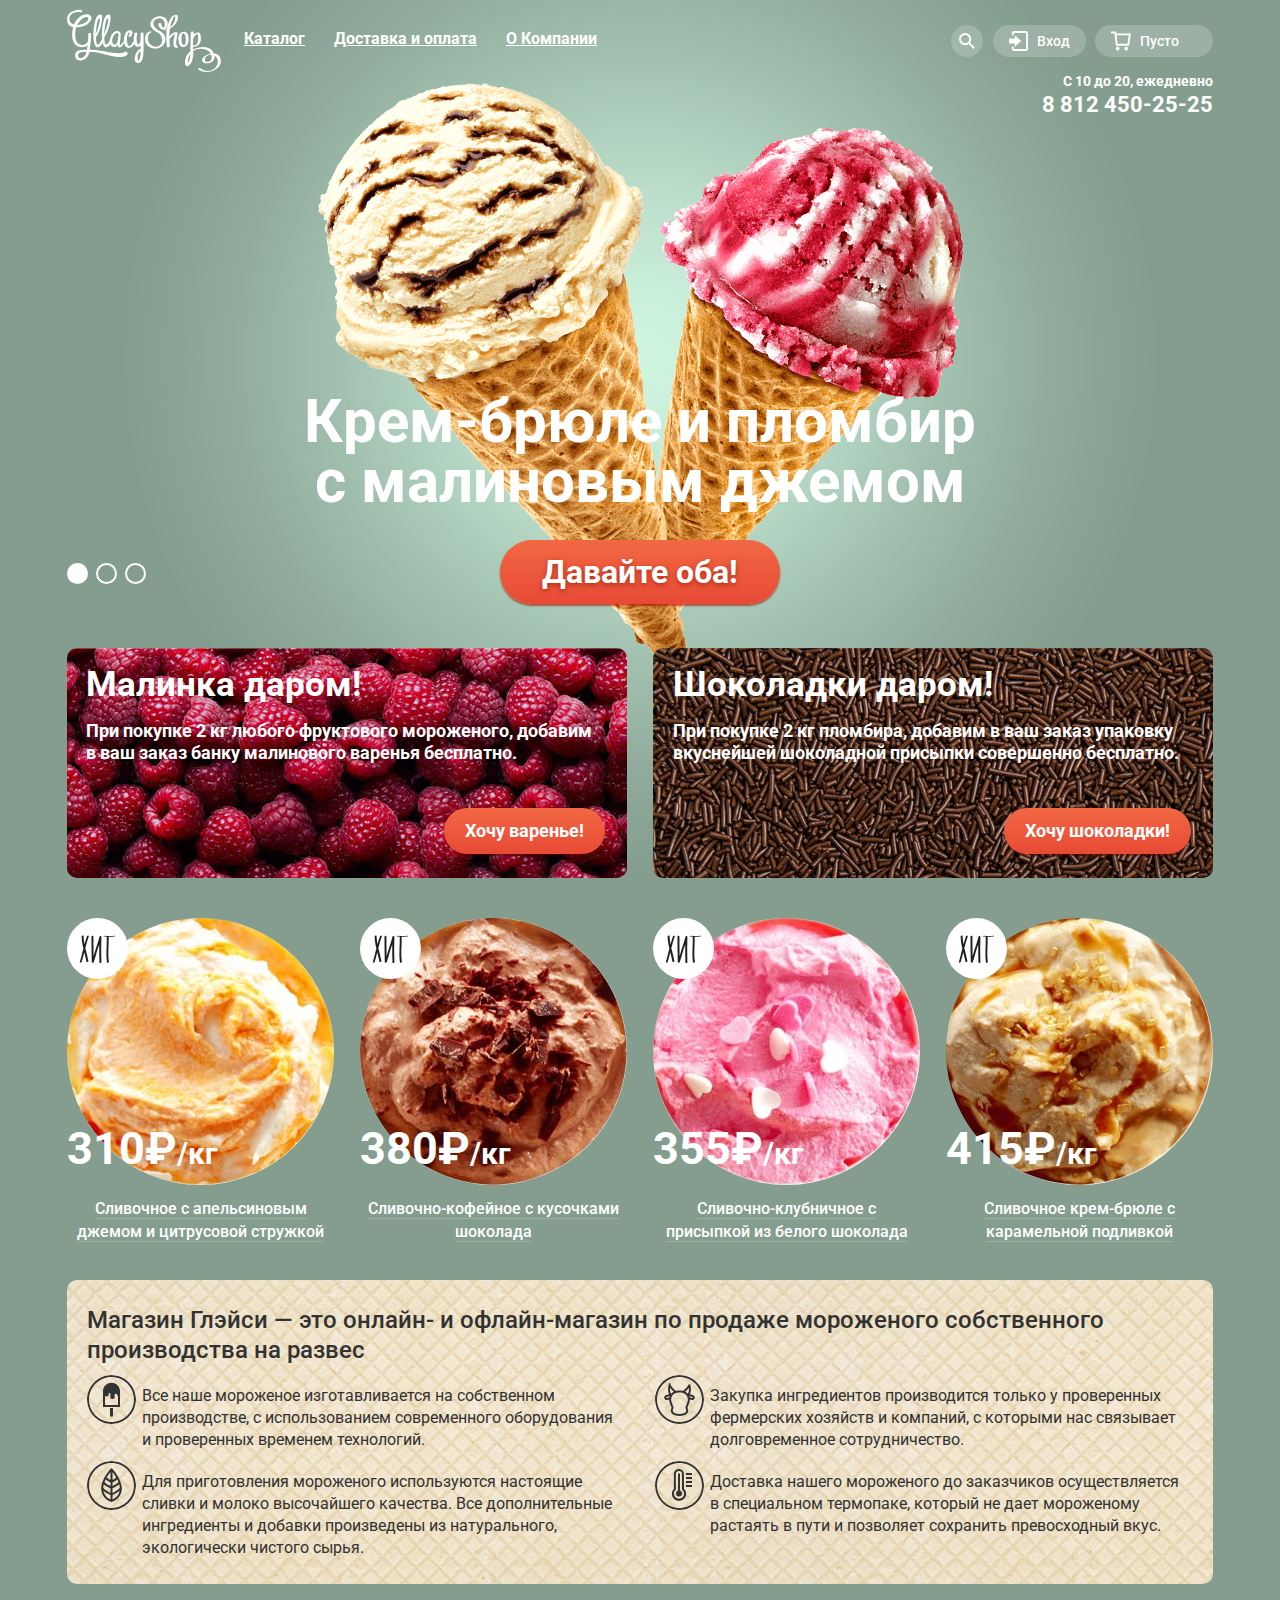
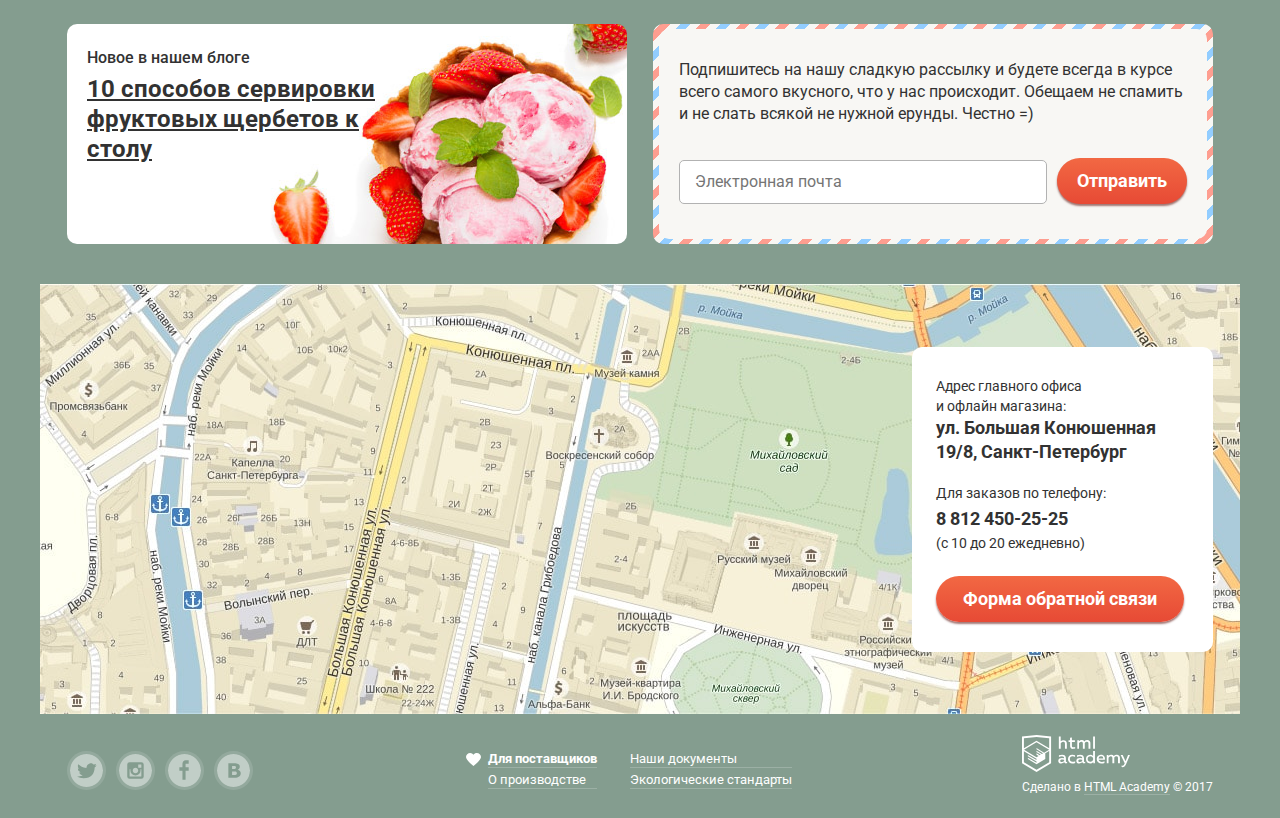
==== commit f14e5605: "фиксы базовых критерие + часть допок" ====
--- a/index.html
+++ b/index.html
@@ -5,7 +5,7 @@
     <title>HTML Academy: Глейси</title>
     <link href="https://fonts.googleapis.com/css?family=Roboto:400,500,700&amp;subset=cyrillic" rel="stylesheet">
     <link href="css/normalize.min.css" rel="stylesheet">
-    <link href="css/style.min.css" rel="stylesheet"> 
+    <link href="css/style.css" rel="stylesheet"> 
   </head>
   <body>
     <input class="visually-hidden product-1" type="radio" id="product-1" name="toggle" checked>
@@ -17,7 +17,7 @@
           <nav class="main-navigation">        
             <img class="site-logo" src="img/logo.svg" width="154" height="64" alt="Логотип магазина «Глэйси»">
             <ul class="site-navigation">
-              <li class="navigation-item">
+              <li class="navigation-item navigation-catalog-item">
                 <a class="navigation-link" href="#">Каталог</a>
                 <ul class="sub-menu">
                   <li class="sub-menu-item"><a class="sub-menu-link sub-link-first" href="#1">Новинки</a></li>
@@ -40,10 +40,10 @@
                 <a class="login-link" href="login.html">Вход</a>
                 <form class="login-form" action="https://echo.htmlacademy.ru" method="POST">
                   <input class="login-email input-field" type="email" name="email" placeholder="Электронная почта">
-                  <input class="login-password input-field" type="password" name="password" placeholder="Пароль"><br>
+                  <input class="login-password input-field" type="password" name="password" placeholder="Пароль">
                   <button class="btn enter-btn" type="submit">Войти</button>
                   <div class="login-help-wrapper">
-                    <a class="restore" href="">Забыли пароль?</a><br>
+                    <a class="restore" href="">Забыли пароль?</a>
                     <a class="registration" href="">Новая регистрация</a>
                   </div>
                 </form>
@@ -66,19 +66,19 @@
             <label for="product-3">Третий</label>
           </div>
           <ul class="slider-list">
-            <li class="slider-item slide" id="slide1">
+            <li class="slider-item slide slide1" id="slide1">
               <h3 class="slide-title">
                 Крем-брюле и пломбир с малиновым джемом
               </h3>
               <a class="main-bоuth-btn" href="#">Давайте оба!</a>
             </li>
-            <li class="slider-item slide" id="slide2">
+            <li class="slider-item slide slide2" id="slide2">
               <h3 class="slide-title">
                 Шоколадный пломбир и лимонный сорбет
               </h3>
               <a class="main-bоuth-btn" href="#">Давайте оба!</a>
             </li>
-            <li class="slider-item slide" id="slide3">
+            <li class="slider-item slide slide3" id="slide3">
               <h3 class="slide-title">
                 Пломбир с помадкой и клубничный щербет
               </h3>
@@ -107,59 +107,59 @@
             <article class="products-item">
               <div class="product-wrapper">
                 <div class="product-contetn-wrapper">
-                  <div class="hit-icon"></div>
+                  <div class="hit-icon" title="Хит продаж"><span class="visually-hidden">Хит</span></div>
                   <img src="img/ice-cream-01.jpg" width="267" height="267" alt="Сливочное с апельсиновым джемом и цитрусовой стружкой">
                   <div class="products-price">
                     <span class="price-rub">310&#8381;</span><span>/кг</span>
                   </div>
-                  <div class="link-btn">
+                  <h3 class="link-btn">
                     <a class="products-link" href="#">Сливочное с апельсиновым джемом и цитрусовой стружкой</a>
-                  </div>
-                  <a class="btn quick-view-btn" href="#">Быстрый просмотр</a>
-                </div>
-              </div>
-            </article>
-            <article class="products-item">
-              <div class="product-wrapper">
-                <div class="product-contetn-wrapper">
-                  <div class="hit-icon"></div>
+                  </h3>
+                  <a class="btn quick-view-btn" href="#">Быстрый просмотр</a>
+                </div>
+              </div>
+            </article>
+            <article class="products-item">
+              <div class="product-wrapper">
+                <div class="product-contetn-wrapper">
+                  <div class="hit-icon" title="Хит продаж"><span class="visually-hidden">Хит</span></div>
                   <img src="img/ice-cream-02.jpg" width="267" height="267" alt="Сливочно-кофейное с кусочками шоколада">
                   <div class="products-price">
                     <span class="price-rub">380&#8381;</span><span>/кг</span>
                   </div>
-                  <div class="link-btn">
+                  <h3 class="link-btn">
                     <a class="products-link" href="#">Сливочно-кофейное с кусочками шоколада</a>
-                  </div>
-                  <a class="btn quick-view-btn" href="#">Быстрый просмотр</a>
-                </div>
-              </div>
-            </article>
-            <article class="products-item">
-              <div class="product-wrapper">
-                <div class="product-contetn-wrapper">
-                  <div class="hit-icon"></div>
+                  </h3>
+                  <a class="btn quick-view-btn" href="#">Быстрый просмотр</a>
+                </div>
+              </div>
+            </article>
+            <article class="products-item">
+              <div class="product-wrapper">
+                <div class="product-contetn-wrapper">
+                  <div class="hit-icon" title="Хит продаж"><span class="visually-hidden">Хит</span></div>
                   <img src="img/ice-cream-03.jpg" width="267" height="267" alt="Сливочно-клубничное с присыпкой из белого шоколада">
                   <div class="products-price">
                     <span class="price-rub">355&#8381;</span><span>/кг</span>
                   </div>
-                  <div class="link-btn">
+                  <h3 class="link-btn">
                     <a class="products-link" href="#">Сливочно-клубничное с присыпкой из белого шоколада</a>
-                  </div>
-                  <a class="btn quick-view-btn" href="#">Быстрый просмотр</a>
-                </div>
-              </div>
-            </article>
-            <article class="products-item">
-              <div class="product-wrapper">
-                <div class="product-contetn-wrapper">
-                  <div class="hit-icon"></div>
+                  </h3>
+                  <a class="btn quick-view-btn" href="#">Быстрый просмотр</a>
+                </div>
+              </div>
+            </article>
+            <article class="products-item">
+              <div class="product-wrapper">
+                <div class="product-contetn-wrapper">
+                  <div class="hit-icon" title="Хит продаж"><span class="visually-hidden">Хит</span></div>
                   <img src="img/ice-cream-04.jpg" width="267" height="267" alt="Сливочное крем-брюле с карамельной подливкой">
                   <div class="products-price">
                     <span class="price-rub">415&#8381;</span><span>/кг</span>
                   </div>
-                  <div class="link-btn">
+                  <h3 class="link-btn">
                     <a class="products-link" href="#">Сливочное крем-брюле с карамельной подливкой</a>
-                  </div>
+                  </h3>
                   <a class="btn quick-view-btn" href="#">Быстрый просмотр</a>
                 </div>
               </div>
@@ -177,9 +177,7 @@
           <div class="news-subs-wrapper">
             <article class="news-blog">
               <p>Новое в нашем блоге</p>
-              <p><a href="#">10 способов сервировки<br> 
-                  фруктовых щербетов<br>
-                  к столу</a></p>
+              <p><a class="blog-link" href="#">10 способов сервировки фруктовых щербетов к столу</a></p>
             </article>
             <section class="subs">
               <form class="subs-form" action="echo.htmlacademy.ru" method="POST">
@@ -190,19 +188,21 @@
               </form>
             </section>
           </div>
+          <div class="map-iframe">
+            <iframe src="https://www.google.com/maps/embed?pb=!1m16!1m12!1m3!1d1333.911294737451!2d30.3230367290418!3d59.93863487987092!2m3!1f0!2f0!3f0!3m2!1i1024!2i768!4f13.1!2m1!1z0YPQuy4g0JHQvtC70YzRiNCw0Y8g0JrQvtC90Y7RiNC10L3QvdCw0Y8gMTkvOCwg0KHQsNC90LrRgi3Qn9C10YLQtdGA0LHRg9GA0LM!5e0!3m2!1sru!2sby!4v1520249286339" width="100%" height="430" style="border:0" allowfullscreen></iframe>
+          </div>
           <div class="map">
-            <!-- <img src="img/map.jpg" width="1200" height="430" alt="Офис компании по адресу ул. Большая Конюшенная 19/8, Санкт-Петербург"> -->
-            <iframe src="https://www.google.com/maps/embed?pb=!1m16!1m12!1m3!1d1333.911294737451!2d30.3230367290418!3d59.93863487987092!2m3!1f0!2f0!3f0!3m2!1i1024!2i768!4f13.1!2m1!1z0YPQuy4g0JHQvtC70YzRiNCw0Y8g0JrQvtC90Y7RiNC10L3QvdCw0Y8gMTkvOCwg0KHQsNC90LrRgi3Qn9C10YLQtdGA0LHRg9GA0LM!5e0!3m2!1sru!2sby!4v1520249286339" width="1200" height="428" style="border:0" allowfullscreen></iframe> 
+            <img src="img/map.jpg" width="1200" height="430" alt="Офис компании по адресу ул. Большая Конюшенная 19/8, Санкт-Петербург">            
             <section class="feedback">
               <h2 class="visually-hidden">Наш адрес</h2>
               <p>
-                Адрес главного офиса<br>
-                и офлайн магазина:<br>
+                <span class="adress-text">Адрес главного офиса</span>
+                и офлайн магазина:
                 <span class="adress">ул. Большая Конюшенная 19/8, Санкт-Петербург</span>
               </p>
               <p class="feedback-phone-time">
-                Для заказов по телефону:<br>
-                <span class="feedback-phone">8 812 450-25-25</span><br>
+                Для заказов по телефону:
+                <span class="feedback-phone">8 812 450-25-25</span>
                 (с 10 до 20 ежедневно)
               </p>
               <a class="btn feedback-btn" href="#">Форма обратной связи</a>
@@ -229,8 +229,8 @@
             </div>
           </div>
           <div class="copyright">
-            <a href="https://htmlacademy.ru/intensive/htmlcss"><img src="img/logo-htmlacademy.svg" width="108" height="39" alt="HTML Academy" /></a><br>
-            <span>Сделано в <a class="copyright-link" href="#">HTML Academy</a>© 2017</span>
+            <a href="https://htmlacademy.ru/intensive/htmlcss"><img src="img/logo-htmlacademy.svg" width="108" height="39" alt="HTML Academy" /></a>
+            <span>Сделано в <a class="copyright-link" href="#">HTML Academy</a> © 2017</span>
           </div>
         </footer>
         <section class="modal-feedback">
--- a/css/style.css
+++ b/css/style.css
@@ -0,0 +1,1820 @@
+body {
+  min-width: 1200px;
+  margin: 0;
+  padding: 0;
+
+  font-weight: 400;
+  font-size: 16px;
+  line-height: 22px;
+  font-family: "Roboto", Arial, sans-serif;
+  color: #ffffff;
+
+  background-color: #849d8f;
+}
+a {
+  text-decoration: none;
+}
+
+.site-navigation {
+  list-style: none;
+  font-weight: 700;
+  font-size: 16px;
+  line-height: 18px;
+}
+
+.navigation-link {
+  margin-right: 3px;
+  padding: 7px 13px;
+  /* border-bottom: 1px solid rgba(255, 255, 255, 0.2);   */
+
+  color: #ffffff;
+  text-decoration: underline;
+
+  border-radius: 40px;
+}
+.navigation-link:focus,
+.navigation-link:hover {
+  color: #333333;
+  text-decoration: none;
+
+  background-color: #f7f6f3;
+}
+.navigation-link:active {
+  text-decoration: none;
+
+  background-color: #ededed;
+  box-shadow: inset 0 2px 1px 0 rgba(105, 105, 105, 0.004);
+}
+.navigation-item {
+  position: relative;
+
+  padding-top: 8px;
+  padding-bottom: 12px;
+}
+.sub-menu {
+  position: absolute;
+  top: 37px;
+  left: -7px;
+  z-index: 20;
+
+  display: none;
+  width: 143px;
+  min-height: 171px;
+  margin: 0;
+  padding: 0;
+
+  list-style: none;
+  font-weight: 400;
+  font-size: 14px;
+  line-height: 16px;
+
+  background-color: #f8f7f4;
+  border-radius: 5px;
+  box-shadow: 2px 10px 20px 5px #56645c;
+}
+.navigation-catalog-item:hover .sub-menu {
+  display: block;
+}
+.sub-menu-link {
+  display: block;
+
+  font-size: 14px;
+  line-height: 16px;
+  color: #323232;
+  color: #323232;
+  text-decoration: none;
+
+  background-color: #f8f7f4;
+}
+.sub-menu-link:hover,
+.sub-menu-link:focus {
+  background-color: #fbded7;
+}
+.sub-menu-link:active {
+  background-color: #f6b5a5;
+}
+.sub-menu-link {
+  padding: 6px;
+  padding-left: 20px;
+}
+.sub-link-first {
+  padding: 9px;
+  padding-left: 20px;
+}
+.sub-menu-item:first-child {
+  font-weight: 700;
+  font-size: 14px;
+  line-height: 16px;
+
+  border-bottom: 1px solid rgba(50, 50, 50, 0.3);
+}
+.sub-menu-item {
+  padding: 3px 0;
+}
+.user-navigation {
+  position: relative;
+
+  margin: 0;
+  margin-right: 9px;
+  padding: 0;
+
+  list-style: none;
+  font-weight: 500;
+  font-size: 14px;
+  line-height: 16px;
+}
+.search {
+  width: 309px;
+  margin: 20px 15px;
+
+  font-weight: 400;
+  font-size: 14px;
+  line-height: 24px;
+}
+.search-form {
+  position: absolute;
+  top: 36px;
+  right: 0;
+
+  display: none;
+  width: 341px;
+  height: 84px;
+
+  background-color: #f8f7f4;
+  border-radius: 6px;
+  box-shadow: 0 20px 20px 0 rgba(0, 0, 0, 0.4);
+}  
+.login-link {
+  display: block;
+  padding: 8px 16px 8px 44px;
+
+  font-weight: 500;
+  font-size: 14px;
+  line-height: 16px;
+  color: #ffffff;
+  text-decoration: none;
+
+  background: rgba(255, 255, 255, 0.2);
+  border-radius: 30px;
+}
+
+.login-link::before {
+  content: "";
+  position: absolute;
+  top: 0;
+  left: 10px;
+
+  display: block;
+  width: 32px;
+  height: 32px;
+
+  background-image: url("../img/login.svg");
+  background-repeat: no-repeat;
+  background-position: center;
+  background-size: 20px 20px;
+}
+.login-link:hover::before,
+.login-link:focus::before {
+  background-image: url("../img/login-hover.svg");
+}
+
+.login-link:hover,
+.login-link:focus {
+  color: #323232;
+
+  background-color: #f8f7f4;
+}
+.login-form {
+  position: absolute;
+  top: 36px;
+  right: 0;
+
+  display: none;
+  width: 277px;
+  height: 214px;
+
+  background-color: #f8f7f4;
+  border-radius: 6px;
+  box-shadow: 0 20px 20px 0 rgba(0, 0, 0, 0.4);
+}
+.user-navigation:hover .login-form {
+  z-index: 10;
+
+  display: block;
+}
+.login-help-wrapper {
+  display: inline-flex;
+  flex-flow: column nowrap;
+  margin-top: 20px;
+
+  text-decoration: underline;
+}
+
+.login-form a {
+  font-weight: 400;
+  font-size: 13px;
+  line-height: 24px;
+  color: #323232;
+}
+.login-form a:hover,
+.login-form a:focus,
+.login-form a:active {
+  color: #e84d37;
+}
+.login-email,
+.login-password {
+  width: 240px;
+  margin: 20px 17px 0 19px;
+  padding: 0;
+
+  font-weight: 400;
+  font-size: 14px;
+  line-height: 24px;
+}
+.cart-link {
+  display: block;
+  padding: 8px 34px 8px 45px;
+
+  font-weight: 500;
+  font-size: 14px;
+  line-height: 16px;
+  color: #ffffff;
+  text-decoration: none;
+
+  background: rgba(255, 255, 255, 0.2);
+  border-radius: 30px;
+}
+.cart-link::before {
+  content: "";
+  position: absolute;
+  top: 0;
+  left: 10px;
+
+  display: block;
+  width: 32px;
+  height: 32px;
+
+  background-image: url("../img/basket.svg");
+  background-repeat: no-repeat;
+  background-position: center;
+  background-size: 20px 20px;
+}
+.cart-inner {
+  position: relative;
+
+  margin: 0;
+  padding: 0;
+}
+.cart-full {
+  display: block;
+  padding: 8px 16px 8px 45px;
+
+  font-weight: 500;
+  font-size: 14px;
+  line-height: 16px;
+  color: #323232;
+  text-decoration: none;
+
+  background-color: #f7f6f3;
+  border-radius: 30px;
+  cursor: pointer;
+}
+.cart-full::before {
+  content: "";
+  position: absolute;
+  top: 0;
+  left: 10px;
+
+  display: block;
+  width: 32px;
+  height: 32px;
+
+  background-image: url("../img/basket-red.svg");
+  background-repeat: no-repeat;
+  background-position: center;
+  background-size: 20px 20px;
+}
+.cart-inner:hover .cart-form {
+  z-index: 20;
+
+  display: block;
+}
+.cart-form {
+  position: absolute;
+  top: 36px;
+  right: 0;
+
+  display: none;
+  width: 540px;
+  height: 242px;
+  margin-left: 33px;
+  padding: 0 15px;
+
+  background-color: #f8f7f4;
+  border-radius: 5px;
+  box-shadow: 0 20px 20px 0 rgba(0, 0, 0, 0.4);
+}
+
+.cart {
+  position: relative;
+
+  margin: 0;
+  padding: 0;
+
+  list-style: none;
+  font-weight: 500;
+  font-size: 14px;
+  line-height: 16px;
+}
+.cart-item {
+  position: relative;
+
+  display: flex;
+  align-items: center;
+  margin-top: 20px;
+  margin-bottom: 20px;
+
+  font-weight: 400;
+  font-size: 13px;
+  line-height: 16px;
+  color: #323232;
+}
+.item-del {
+  position: absolute;
+
+  width: 11px;
+  height: 11px;
+
+  background-color: transparent;
+  background-image: url("../img/cross-small.svg");
+  background-repeat: no-repeat;
+  border: none;
+}
+.cart-item img {
+  margin-left: 25px;
+
+  border-radius: 33px;
+}
+.cart-item-title {
+  width: 220px;
+  margin: 0 12px 0 12px;
+}
+.price {
+  color: #999999;
+}
+.sum {
+  width: 70px;
+  margin-left: 20px;
+}
+.total-price {
+  font-weight: 700;
+  font-size: 15px;
+  line-height: 18px;
+  text-align: right;
+  color: #323232;
+}
+.contacts-breadcrumbs-wrapper {
+  display: flex;
+  align-items: flex-end;
+}
+.contacts {
+  display: flex;
+  flex-direction: column;
+  align-items: flex-end;
+  margin-right: 27px;
+  margin-bottom: 0;
+  margin-left: auto;
+}
+.job-time {
+  font-weight: 700;
+  font-size: 14px;
+  line-height: 16px;
+}
+.job-phone {
+  margin-top: 4px;
+
+  font-weight: 700;
+  font-size: 22px;
+  line-height: 24px;
+}
+.breadcrumbs {
+  display: flex;
+  align-items: flex-end;
+  margin: 0;
+  padding: 2px 27px;
+
+  list-style: none;
+  font-weight: 400;
+  font-size: 14px;
+  line-height: 16px;
+}
+.breadcrumbs a {
+  color: #ffffff;
+
+  border-bottom: 1px solid rgba(255, 255, 255, 0.2);
+}
+.breadcrumbs a:hover,
+.breadcrumbs a:focus,
+.breadcrumbs a:active {
+  color: #ffbc9e;
+
+  border-bottom: 1px solid rgba(255, 188, 158, 0.2);
+}
+
+.page-tittle {
+  margin: 2px 0;
+  margin-bottom: 27px;
+  padding: 0 27px;
+
+  font-weight: 700;
+  font-size: 35px;
+  line-height: 41px;
+  color: #ffffff;
+}
+
+
+.offers h2 {
+  margin: 0;
+  margin-bottom: 30px;
+  padding: 0;
+
+  font-weight: 700;
+  font-size: 35px;
+  line-height: 41px;
+}
+.offers p {
+  margin: 0;
+  padding: 0;
+
+  font-weight: 700;
+  font-size: 18px;
+  line-height: 22px;
+}
+.offers-item-1 {
+  background-image: url("../img/bg-raspberries.jpg");
+  border-radius: 10px;
+}
+.offers-item-2 {
+  background-image: url("../img/bg-chocolate.jpg");
+  border-radius: 10px;
+}
+.product-wrapper {
+  position: absolute;
+
+  min-height: 330px;
+}
+.products-item {
+  position: relative;
+
+  width: 267px;
+  min-height: 330px;
+  margin-right: 26px;
+  margin-bottom: 32px;
+
+  font-weight: 500;
+  font-size: 16px;
+  line-height: 22px;
+}
+.products-item:hover .product-contetn-wrapper {
+  position: absolute;
+  top: 6px;
+  left: 13px;
+}
+.products-item:hover .product-wrapper {
+  position: absolute;
+  top: -6px;
+  left: -13px;
+  z-index: 40;
+
+  width: 293px;
+  height: 405px;
+
+  background-color: rgba(248, 247, 244, 0.2);
+  border-radius: 5px;
+  box-shadow: 0 20px 20px 0 rgba(0, 0, 0, 0.4);
+}
+.hit-icon {
+  position: absolute;
+  top: 0;
+  left: 0;
+
+  width: 61px;
+  height: 61px;
+
+  background-image: url("../img/hit.svg");
+}
+
+.products-item:hover .quick-view-btn {
+  position: absolute;
+  top: 335px;
+  left: 25px;
+
+  display: block;
+}
+.products {
+  display: flex;
+  flex-wrap: wrap;
+  margin: 0;
+  padding: 0 27px;
+}
+
+.products-item:nth-child(4n+1) {
+  margin-right: 0;
+}
+.products-item img {
+  border-radius: 134px;
+}
+.products-price {
+  position: absolute;
+  top: 208px;
+
+  font-weight: 700;
+  font-size: 30px;
+  line-height: 45px;
+}
+.price-rub {
+  font-weight: 700;
+  font-size: 45px;
+  line-height: 45px;
+}
+.link-btn {
+  position: absolute;
+  top: 279px;
+  left: 5px;
+
+  width: 257px;
+  margin: 0;
+  padding: 0;
+
+  text-align: center;
+}
+.products-link {
+  font-weight: 500;
+  font-size: 16px;
+  line-height: 22px;
+  color: #ffffff;
+
+  border-bottom: 1px solid rgba(255, 255, 255, 0.2);
+}
+
+.products-link:hover,
+.products-link:focus,
+.products-link:active {
+  color: #ffbc9e;
+
+  border-bottom: 1px solid rgba(255, 188, 158, 0.2);
+}
+
+.about {
+  margin: 0 27px;
+  margin-bottom: 40px;
+  padding: 25px 20px;
+
+  background-image: url("../img/bg-about.jpg");
+  border-radius: 10px;
+}
+.about h2 {
+  margin: 0;
+  padding: 0;
+
+  font-weight: 500;
+  font-size: 24px;
+  line-height: 30px;
+  color: #323232;
+}
+.about p {
+  margin: 0;
+  margin-top: 20px;
+  margin-left: 55px;
+  padding: 0;
+}
+.about-list li {
+  position: relative;
+
+  width: 538px;
+}
+.about-list {
+  display: flex;
+  flex-wrap: wrap;
+  justify-content: space-between;
+  margin: 0;
+  padding: 0;
+
+  list-style: none;
+  color: #323232;
+}
+.about-item::before {
+  content: "";
+  position: absolute;
+  top: 10px;
+  left: 0;
+
+  display: block;
+  width: 49px;
+  height: 49px;
+
+  border-radius: 50px;
+}
+.about-item:nth-of-type(1)::before {
+  background-image: url("../img/ice-cream.svg");
+}
+
+.about-item:nth-of-type(2)::before {
+  background-image: url("../img/cow.svg");
+}
+
+.about-item:nth-of-type(3)::before {
+  background-image: url("../img/eco.svg");
+}
+
+.about-item:nth-of-type(4)::before {
+  background-image: url("../img/thermometer.svg");
+}
+.news-blog {
+  width: 560px;
+  padding: 23px 0;
+
+  background-image: url("../img/bg-blog.jpg");
+  background-repeat: no-repeat;
+  background-position: 10% 40%;
+  border-radius: 10px;
+}
+.news-blog p {
+  margin: 0;
+  margin-bottom: 3px;
+  margin-left: 20px;
+  padding: 0;
+
+  font-weight: 500;
+  font-size: 16px;
+  line-height: 22px;
+  color: #323232;
+}
+.news-blog a {
+  display: block;
+  max-width: 55%;
+  margin-top: 5px;
+
+  font-weight: 700;
+  font-size: 24px;
+  line-height: 30px;
+  color: #323232;
+  text-decoration: underline;
+}
+.news-blog a:hover,
+.news-blog a:focus,
+.news-blog a:active {
+  color: #e84d37;
+
+  border-bottom: 2px solid rgba(232, 77, 55);
+}
+.subs {
+  color: #323232;
+
+  background-color: #f8f7f4;
+}
+.subs p {
+  margin: 0;
+  margin-bottom: 35px;
+  padding: 0;
+}
+.subs-e-mail {
+  width: 368px;
+  margin-bottom: 5px;
+
+  font-weight: 400;
+  font-size: 16px;
+  line-height: 24px;
+}
+.subs {
+  width: 560px;
+  min-height: 220px;
+  margin: 0;
+  padding: 0;
+
+  background-image: repeating-linear-gradient( -45deg, transparent, transparent 7px, rgb(254, 158, 144) 7px, rgb(254, 158, 144) 14px, transparent 14px, transparent 21px, rgb(146, 205, 255) 21px, rgb(146, 205, 255) 28px);
+  border: none;
+  border-radius: 10px;
+}
+.subs-form {
+  position: relative;
+
+  margin: 5px 6px;
+  padding: 30px 20px 30px 20px;
+
+  background-color: rgb(248, 247, 244);
+  border-radius: 10px;
+}
+.send-btn {
+  position: absolute;
+  right: 20px;
+  bottom: 35px;
+
+  font-weight: 700;
+  font-size: 18px;
+  line-height: 24px;
+
+  border: none;
+}
+
+.feedback {
+  position: absolute;
+  top: 63px;
+  right: 27px;
+  z-index: 20;
+
+  width: 253px;
+  padding: 10px 24px 30px 24px;
+
+  font-weight: 400;
+  font-size: 14px;
+  line-height: 20px;
+  color: #323232;
+
+  background-color: #ffffff;
+  border-radius: 10px;
+}
+.feedback p {
+  margin: 0;
+  margin-top: 19px;
+  padding: 0;
+}
+.feedback .feedback-phone-time {
+  margin-bottom: 23px;
+}
+.adress-text {
+  display: block;
+}
+.adress {
+  display: block;
+
+  font-weight: 700;
+  font-size: 18px;
+  line-height: 24px;
+}
+.feedback-phone {
+  display: block;
+  margin-top: 5px;
+  margin-bottom: 3px;
+
+  font-weight: 700;
+  font-size: 18px;
+  line-height: 22px;
+}
+.footer-social {
+  display: flex;
+  margin: 0;
+  padding: 14px 0;
+
+  list-style: none;
+}
+.social-btn {
+  width: 33px;
+  height: 33px;
+  margin: 0;
+  margin-top: 3px;
+  margin-right: 10px;
+  padding: 0;
+
+  border: 3px solid rgba(194, 206, 199, 0.5);
+  border-radius: 50%;
+  cursor: pointer;
+  opacity: 0.5;
+}
+.social-btn:hover {
+  border: 3px solid rgba(219, 227, 222, 0.7);
+  opacity: 1;
+}
+
+.social-btn:active {
+  border: 3px solid rgba(219, 227, 222, 1);
+  opacity: 0.7;
+}
+.social-twi {
+  background: url("../img/twitter.svg") no-repeat;
+  background-size: contain;
+}
+
+.social-inst {
+  background: url("../img/instagram.svg") no-repeat;
+  background-size: contain;
+}
+
+.social-fb {
+  background: url("../img/fb.svg") no-repeat;
+  background-size: contain;
+}
+
+.social-vk {
+  background: url("../img/vk.svg") no-repeat;
+  background-size: contain;
+}
+
+.links {
+  display: flex;
+  flex-flow: wrap;
+  justify-content: space-between;
+  width: 304px;
+  margin: 0;
+  margin-right: 5px;
+  padding-top: 13px;
+
+  list-style: none;
+  font-weight: 400;
+  font-size: 13px;
+  line-height: 18px;
+}
+.firts-link-footer {
+  font-weight: 700;
+}
+.firts-link-footer::before {
+  content: "";
+  position: absolute;
+  top: 3px;
+  left: -24px;
+
+  display: block;
+  width: 19px;
+  height: 19px;
+
+  background-image: url("../img/heart.svg");
+  background-repeat: no-repeat;
+  background-position: center;
+  background-size: 15px 13px;
+}
+.links-column {
+  display: flex;
+  flex-direction: column;
+}
+.links a {
+  position: relative;
+
+  padding-top: 4px;
+
+  font-size: 13px;
+  line-height: 16px;
+  color: #ffffff;
+
+  border-bottom: 1px solid rgba(255, 255, 255, 0.2);
+}
+.links a:hover,
+.links a:focus,
+.links a:active {
+  color: #ffbc9e;
+
+  border-bottom: 1px solid rgba(255, 188, 158, 0.2);
+}
+.copyright {
+  font-weight: 400;
+  font-size: 12px;
+  line-height: 18px;
+}
+.copyright span {
+  display: block;
+}
+.copyright-link {
+  color: #ffffff;
+
+  border-bottom: 1px solid rgba(255, 255, 255, 0.2);
+}
+.copyright-link:hover,
+.copyright-link:focus,
+.copyright a:active {
+  color: #ffbc9e;
+
+  border-bottom: 1px solid rgba(255, 188, 158, 0.2);
+}
+
+.feedback-form {
+  font-weight: 400;
+  font-size: 16px;
+  line-height: 24px;
+
+  background-color: #f8f7f4;
+}
+.feedback-form h2 {
+  margin: 0;
+  margin-bottom: 20px;
+  padding: 0;
+
+  font-weight: 500;
+  font-size: 24px;
+  line-height: 28px;
+  color: #323232;
+}
+.feedback-name {
+  width: 266px;
+
+  font-weight: 400;
+  font-size: 16px;
+  line-height: 24px;
+}
+.feedback-e-mail {
+  width: 266px;
+
+  font-weight: 400;
+  font-size: 16px;
+  line-height: 24px;
+}
+.feedback-text {
+  width: 428px;
+  min-height: 155px;
+  margin-bottom: 50px;
+
+  font-weight: 400;
+  font-size: 16px;
+  line-height: 24px;
+}
+
+/*--------------- кнопки ----------------*/
+
+.btn {
+  display: inline-block;
+  margin: 0;
+  padding: 11px 20px;
+
+  vertical-align: top;
+  text-align: center;
+  color: #ffffff;
+  text-decoration: none;
+
+  background-image: linear-gradient(#f26843, #e74a35);
+  border-radius: 50px;
+  box-shadow: 0 2px 2px 0 rgba(86, 8, 0, 0.541);
+  cursor: pointer;
+}
+
+.btn:hover,
+.btn:focus {
+  color: #ffffff;
+
+  background-image: linear-gradient(#f58669, #ec6f5e);
+  box-shadow: 0 1px 2px 0 rgba(172, 16, 0, 0.004);
+}
+.btn:active {
+  color: #fceeec;
+
+  background-image: linear-gradient(#d74632, #e1603e);
+  box-shadow: inset 0 2px 2px 0 rgba(148, 39, 24, 0.004);
+}
+.btn-accept {
+  height: 37px;
+  margin: 0;
+  padding: 0 27px;
+
+  font-weight: 500;
+  font-size: 16px;
+  line-height: 18px;
+  color: #ffffff;
+
+  background: rgba(255, 255, 255, 0.2);
+  border: none;
+  border-radius: 40px;
+  -webkit-box-shadow: inset 0 0 0 2px white;
+  box-shadow: inset 0 0 0 2px white;
+  cursor: pointer;
+}
+.btn-accept:hover,
+.btn-accept:focus {
+  color: #323232;
+
+  background-color: rgb(255, 255, 255);
+}
+.btn-accept:active {
+  color: #323232;
+
+  background-color: rgb(237, 237, 237);
+  -webkit-box-shadow: inset 0 2px 1px 1px #696969;
+  box-shadow: inset 0 2px 1px 1px #696969;
+}
+.enter-btn {
+  margin: 20px 15px 20px 20px;
+  padding: 11px 25px;
+
+  font-weight: 700;
+  font-size: 18px;
+  line-height: 24px;
+
+  border: none;
+}
+.want-btn {
+  position: absolute;
+  right: 22px;
+  bottom: 24px;
+
+  padding: 11px 21px;
+
+  font-weight: 700;
+  font-size: 18px;
+  line-height: 24px;
+
+  border: none;
+}
+
+.feedback-btn {
+  padding: 11px 27px;
+
+  font-weight: 700;
+  font-size: 18px;
+  line-height: 24px;
+
+  border: none;
+}
+.cart-btn {
+  position: absolute;
+  right: 15px;
+  bottom: 20px;
+
+  font-weight: 700;
+  font-size: 18px;
+  line-height: 24px;
+
+  border: none;
+}
+.quick-view-btn {
+  display: none;
+
+  font-weight: 700;
+  font-size: 18px;
+  line-height: 24px;
+
+  border: none;
+}
+.send-feed-btn {
+  position: absolute;
+  right: 25px;
+  bottom: 25px;
+}
+
+.input-field {
+  box-sizing: border-box;
+  height: 44px;
+  padding-left: 15px;
+
+  background-color: #ffffff;
+  border-width: 1px;
+  border-style: solid;
+  border-color: rgb(178, 178, 178);
+  border-radius: 5px;
+}
+
+.input-field:hover {
+  background-color: rgb(255, 255, 255);
+  border-width: 2px;
+  border-style: solid;
+  border-color: rgb(154, 154, 154);
+  border-radius: 5px;
+}
+.input-field:focus {
+  background-color: rgb(255, 255, 255);
+  border-width: 2px;
+  border-style: solid;
+  border-color: rgb(46, 136, 228);
+  border-radius: 5px;
+}
+.pagination {
+  display: flex;
+  margin: 42px 17px 31px 0;
+  padding: 0;
+}
+.footer-line {
+  margin: 0 27px;
+
+  border-color: white;
+  opacity: 0.3;
+} 
+.pagination-list {
+  display: flex;
+  margin: 0;
+  margin-left: auto;
+  padding: 0;
+
+  list-style: none;
+  font-weight: 500;
+  font-size: 16px;
+  line-height: 18px;
+}
+
+.pagination-item {
+  display: inline-flex;
+  justify-content: space-around;
+  align-items: center;
+  width: 26px;
+  height: 26px;
+  margin-left: 4px;
+
+  color: white;
+  text-decoration: none;
+
+  background: rgba(255, 255, 255, 0);
+  border: none;
+  border-radius: 50%;
+
+  -webkit-box-align: center;
+  -ms-flex-align: center;
+  -ms-flex-pack: distribute;
+}
+
+.pagination-item:hover {
+  color: white;
+  text-decoration: none;
+
+  background-color: rgba(255, 255, 255, 0.2);
+}
+
+.pagination-item:active {
+  color: black;
+  text-decoration: none;
+
+  background-color: rgba(255, 255, 255, 1);
+}
+
+.pagination-item-current {
+  color: black;
+  text-decoration: none;
+
+  background-color: rgba(255, 255, 255, 1);
+}
+.pagination-item-current:hover {
+  color: black;
+  text-decoration: none;
+
+  background-color: rgba(255, 255, 255, 1);
+}
+
+.pagination-item-disabled {
+  opacity: 0.2;
+}
+
+.pagination-item-disabled:hover {
+  background-color: rgba(255, 255, 255, 0);
+}
+
+.arrow-left {
+  text-decoration: none;
+
+  background-image: url("../img/icon-left-small.svg");
+  background-repeat: no-repeat;
+  background-position: center center;
+}
+
+.arrow-right {
+  text-decoration: none;
+
+  background-image: url("../img/icon-right-small.svg");
+  background-repeat: no-repeat;
+  background-position: center center;
+}
+
+
+
+
+.visually-hidden {
+  position: absolute;
+
+  width: 1px;
+  height: 1px;
+
+  clip: rect(0, 0, 0, 0);
+}
+/* _________сетка тут будет___________ */
+/* body {
+    background-image: url('../img/gllacy-index-1200.jpg');
+    background-size: 1200px auto;
+    background-repeat: no-repeat;
+    background-position: top center;
+} */
+.site-wrapper {
+  background-color: #849d8f;
+  background-image: url("../img/slider-01.png");
+  background-repeat: no-repeat;
+  background-position: top center;
+
+  transition: background-image 0.5s ease, background-color 0.5s ease;
+}
+.page-wrapper {
+  width: 1200px;
+  margin: 0 auto;
+  padding: 0 0;
+}
+.main-navigation {
+  display: flex;
+  align-items: center;
+  width: 1146px;
+  padding: 0 27px;
+  padding-top: 9px;
+}
+.site-logo {
+  width: 154px;
+  height: 64px;
+  margin-right: 10px;
+}
+.site-navigation {
+  display: flex;
+  flex-wrap: wrap;
+  width: 450px;
+  margin: 0;
+  padding: 0;
+}
+.user-navigation-wrapper {
+  position: relative;
+
+  display: flex;
+  margin-left: auto;
+  padding: 0;
+}
+.main-search {
+  position: relative;
+
+  display: block;
+  width: 32px;
+  height: 32px;
+  margin: 0;
+  margin-right: 10px;
+  padding: 0;
+
+  background: rgba(255, 255, 255, 0.2) url("../img/loupe.svg") no-repeat center;
+  background-size: 50%;
+  border-radius: 50%;
+  cursor: pointer;
+}
+.main-search:hover {
+  background: #f8f7f4 url("../img/loupe-hover.svg") no-repeat center;
+}
+.main-search:hover .search-form {
+  z-index: 10;
+
+  display: block;
+}
+.main-search:hover::after {
+  content: "";
+  position: absolute;
+  top: 30px;
+
+  display: block;
+  width: 120%;
+  height: 6px;
+
+  background: transparent;
+}
+.user-navigation:hover::after {
+  content: "";
+  position: absolute;
+  top: 30px;
+  left: -20%;
+
+  display: block;
+  width: 120%;
+  height: 6px;
+
+  background: transparent;
+}
+.cart-inner:hover::after {
+  content: "";
+  position: absolute;
+  top: 30px;
+  right: 0;
+
+  display: block;
+  width: 120%;
+  height: 6px;
+
+  background: transparent;
+}
+
+.offers {
+  display: flex;
+  justify-content: space-between;
+  width: 1146px;
+  margin: 0;
+  margin-bottom: 40px;
+  padding: 0 27px;
+}
+.offers-item-1 {
+  position: relative;
+
+  width: 522px;
+  min-height: 198px;
+  padding: 16px 19px;
+}
+.offers h2 {
+  margin: 0;
+  padding: 0;
+}
+.offers p {
+  margin-top: 15px;
+}
+.offers-item-2 {
+  position: relative;
+
+  width: 520px;
+  min-height: 198px;
+  padding: 16px 20px;
+}
+
+
+
+.news-subs-wrapper {
+  display: flex;
+  justify-content: space-between;
+  margin: 0;
+  margin-bottom: 40px;
+  padding: 0 27px;
+}
+
+.map {
+  position: relative;
+  left: 0;
+
+  width: 100%;
+}
+.map-iframe {
+  position: absolute;
+  left: 0;
+  z-index: 15;
+
+  width: 100%;
+}
+
+.main-footer {
+  display: flex;
+  justify-content: space-between;
+  margin: 0;
+  padding: 14px 27px;
+}
+
+.filter {
+  display: flex;
+  flex-wrap: wrap;
+  justify-content: flex-start;
+  align-items: flex-end;
+  margin: 0;
+  margin-bottom: 40px;
+  padding: 0 27px;
+}
+.filter fieldset {
+  position: relative;
+
+  margin-top: 10px;
+
+  font-weight: 500;
+  font-size: 16px;
+  line-height: 18px;
+
+  background-color: rgb(169, 186, 176);
+  border: none;
+  border-radius: 40px;
+}
+.filter legend {
+  position: absolute;
+  top: -22px;
+  left: 16px;
+
+  display: block;
+
+  font-weight: 500;
+  font-size: 14px;
+  line-height: 16px;
+}
+
+.filter ul {
+  margin: 0;
+  padding: 10px 0;
+
+  list-style: none;
+}
+.filter-input {
+  display: none;
+}
+
+.filter-radio + .filter-label::before {
+  content: "";
+  position: absolute;
+  top: -2px;
+  left: 0;
+
+  display: inline-flex;
+  width: 22px;
+  height: 22px;
+  margin-right: 10px;
+  margin-bottom: 0;
+
+  background-image: url("../img/radio-off.svg");
+  background-repeat: no-repeat;
+  background-position: left center;
+  background-size: 22px 22px;
+  cursor: pointer;
+  opacity: 0.7;
+}
+.filter-label {
+  position: relative;
+
+  padding-left: 32px;
+
+  cursor: pointer;
+}
+.filter-radio:checked + .filter-label::before {
+  background-image: url("../img/radio-on.svg");
+  background-size: 22px 22px;
+}
+.filter-radio + .filter-label:hover::before {
+  opacity: 1;
+}
+.filter-checkbox + .filter-label::before {
+  content: "";
+  position: absolute;
+  top: -2px;
+  left: 0;
+
+  display: inline-flex;
+  width: 22px;
+  height: 22px;
+  margin-right: 10px;
+  margin-bottom: 0;
+
+  background-image: url("../img/checkbox-off.svg");
+  background-repeat: no-repeat;
+  background-position: left center;
+  background-size: 20px 20px;
+  opacity: 0.7;
+}
+.filter-checkbox:checked + .filter-label::before {
+  background-image: url("../img/checkbox-on.svg");
+  background-size: 23px 20px;
+}
+.filter-checkbox + .filter-label:hover::before {
+  opacity: 1;
+}
+
+.fat-filter-list,
+.topping-filter-list {
+  margin: 0;
+  padding: 0;
+}
+.fat-filter-item {
+  display: inline-flex;
+  margin-right: 13px;
+}
+.fat-filter-item:last-of-type {
+  margin-right: 0;
+}
+.topping-filter-item {
+  display: inline-flex;
+  margin-right: 16px;
+}
+.topping-filter-item:last-of-type {
+  margin-right: 0;
+}
+/* --------фильтр селект сортировки-------- */
+.filter-sort {
+  width: 195px;
+  margin: 0;
+  margin-right: 15px;
+  margin-bottom: 26px;
+  padding: 0;
+}
+.select-sort {
+  position: relative;
+
+  width: 194px;
+  height: 36px;
+  padding: 0 15px;
+
+  font-weight: 500;
+  color: white;
+
+  background-color: rgba(255, 255, 255, 0.2);
+  background-image: url("../img/select-arrow.svg");
+  background-repeat: no-repeat;
+  background-position: 166px center;
+  background-size: 11px 10px;
+  border: none;
+  border-radius: 40px;
+  cursor: pointer;
+
+  -webkit-appearance: none;
+     -moz-appearance: none;
+          appearance: none;
+}
+.select-sort::-ms-expand {
+  display: none;
+}
+.select-sort:hover,
+.select-sort:focus {
+  height: 36px;
+
+  color: #323232;
+
+  background: rgba(255, 255, 255, 0.2);
+  background-image: url("../img/select-arrow-black.svg");
+  background-repeat: no-repeat;
+  background-position: 166px center;
+  background-size: 11px 10px;
+  border: none;
+  border-radius: 40px;
+}
+.filter-fat {
+  display: inline-flex;
+  width: 391px;
+  margin: 0;
+  margin-right: 15px;
+  margin-bottom: 26px;
+  padding: 0;
+  padding: 0 12px;
+}
+.filter-topping {
+  width: 670px;
+  margin-right: 15px;
+  margin-left: 0;
+  padding: 0 16px;
+}
+
+
+.modal-feedback {
+  position: fixed;
+  top: 50%;
+  left: 50%;
+  z-index: 30;
+
+  display: none;
+  width: 428px;
+  padding: 15px 25px 25px 25px;
+
+  background-color: #f8f7f4;
+  border-radius: 10px;
+  transform: translate(-50%, -50%);
+}
+.modal-close {
+  position: absolute;
+  top: 15px;
+  right: 15px;
+
+  width: 17px;
+  height: 17px;
+
+  font-size: 0;
+
+  background-color: #f8f7f4;
+  background-image: url("../img/cross-big.svg");
+  background-repeat: no-repeat;
+  border: 0;
+  border-style: none;
+  cursor: pointer;
+}
+.feedback-form p {
+  margin: 0;
+  margin-bottom: 20px;
+}
+
+.modal-overlay {
+  position: fixed;
+  top: 0;
+  left: 0;
+  z-index: 25;
+
+  display: none;
+  width: 100%;
+  height: 100%;
+
+  background-color: rgba(0, 0, 0, 0.3);
+}
+.modal-open {
+  display: block;
+}
+/* ------------- slider------------- */
+.slider {
+  position: relative;
+
+  padding-top: 275px;
+
+  text-align: center;
+  color: #ffffff;
+}
+
+.slider-list {
+  margin: 0;
+  margin-bottom: 44px;
+  padding: 0;
+
+  list-style: none;
+}
+
+.slide {
+  display: none;
+}
+
+.slide-title {
+  width: 700px;
+  margin: 0 auto;
+  margin-bottom: 27px;
+
+  font-weight: 700;
+  font-size: 60px;
+  line-height: 60.35px;
+}
+
+.main-bоuth-btn {
+  display: inline-block;
+  padding: 10px 42px;
+
+  font-weight: 700;
+  font-size: 32px;
+  line-height: 44px;
+  vertical-align: top;
+  text-align: center;
+  color: #ffffff;
+  text-decoration: none;
+  text-shadow: 0 2px 5px rgba(160, 32, 11, 0.76);
+
+  background: #f26843;
+  background: linear-gradient(to bottom, #f26843 0%, #e74a35 100%);
+  border: none;
+  border-radius: 50px;
+  box-shadow: 0 2px 2px rgba(172, 16, 0, 0.64);
+  cursor: pointer;
+}
+
+.main-bоuth-btn:hover {
+  background: linear-gradient(to bottom, #f58669 0%, #ec6f5e 100%);
+  box-shadow: 0 2px 2px rgba(172, 16, 0, 1);
+}
+
+.main-bоuth-btn:active {
+  background: linear-gradient(to bottom, #d84732 0%, #e1613e 100%);
+  box-shadow: inset 0 2px 2px rgba(172, 16, 0, 1);
+}
+
+.slider-controls {
+  position: absolute;
+  bottom: 19px;
+  left: 27px;
+  z-index: 20;
+
+  font-size: 0;
+}
+
+.slider-controls label {
+  display: inline-block;
+  width: 17px;
+  height: 17px;
+  margin-right: 8px;
+
+  vertical-align: top;
+
+  background-color: transparent;
+  border: 2px solid #ffffff;
+  border-radius: 50%;
+  cursor: pointer;
+}
+.slider-controls label:hover {
+  display: inline-block;
+  width: 17px;
+  height: 17px;
+  margin-right: 8px;
+
+  vertical-align: top;
+
+  background-color: #b2c1b7;
+  border: 2px solid #ffffff;
+  border-radius: 50%;
+  cursor: pointer;
+}
+
+.product-1:checked ~ .site-wrapper {
+  background-color: #849d8f;
+  background-image: url("../img/slider-01.png");
+}
+
+.product-2:checked ~ .site-wrapper {
+  background-color: #8996a6;
+  background-image: url("../img/slider-02.png");
+}
+
+.product-3:checked ~ .site-wrapper {
+  background-color: #9d8b84;
+  background-image: url("../img/slider-03.png");
+}
+
+.product-1:checked ~ .site-wrapper .slide1,
+.product-2:checked ~ .site-wrapper .slide2,
+.product-3:checked ~ .site-wrapper .slide3 {
+  display: block;
+}
+
+.product-1:checked ~ .site-wrapper label[for="product-1"],
+.product-2:checked ~ .site-wrapper label[for="product-2"],
+.product-3:checked ~ .site-wrapper label[for="product-3"] {
+  background-color: #ffffff;
+}
+.current {
+  color: #ffffff;
+
+  background-color: #d07058;
+}
+.sub-menu .current:hover {
+  color: #ffffff;
+
+  background-color: #d07058;
+}
+
+/* -------------ползунок цен------------ */
+.filter-price {
+  width: 220px;
+  margin: 0;
+  margin-right: 15px;
+  margin-bottom: 26px;
+}
+.price-legend {
+  margin: 0;
+  margin-left: 14px;
+
+  font-weight: 500;
+  font-size: 14px;
+  line-height: 16px;
+}
+.controls-wrapper {
+  margin-top: 6px;
+  padding: 16px 22px;
+
+  background-color: #a9bab0;
+  border: none;
+  border-radius: 40px;
+}
+.range-controls {
+  position: relative;
+
+  margin: 0;
+
+  border-radius: 15px;
+}
+.range-controls .scale {
+  position: relative;
+
+  height: 4px;
+
+  background: rgba(255, 255, 255, 0.3);
+}
+.range-controls .bar {
+  position: absolute;
+  left: 23px;
+
+  width: 95px;
+  height: 4px;
+
+  background: #ffffff;
+}
+.range-toggle {
+  position: absolute;
+  top: -9px;
+
+  width: 4px;
+  height: 4px;
+
+  background: #ababab;
+  border: 8px solid #ffffff;
+  border-radius: 50%;
+  box-shadow: 0 2px 1px 0 rgba(0, 1, 1, 0.2);
+  cursor: pointer;
+}
+.range-toggle:hover {
+  width: 6px;
+  height: 6px;
+}
+.range-toggle-min {
+  left: 13px;
+}
+
+.range-toggle-max {
+  left: 111px;
+}
+.input-field {
+  font-weight: 700;
+}
+.input-field::-webkit-input-placeholder {
+  font-weight: 400;
+}
+.input-field:-ms-input-placeholder {
+  font-weight: 400;
+}
+.input-field::-ms-input-placeholder {
+  font-weight: 400;
+}
+.input-field::placeholder {
+  font-weight: 400;
+}
+
+.order-item-line {
+  display: block;
+  height: 1px;
+}
+
+.order-item-line::before {
+  content: "";
+
+  display: block;
+  width: auto;
+  height: 1px;
+  margin: 5px 0;
+
+  background: rgb(208, 209, 206);
+}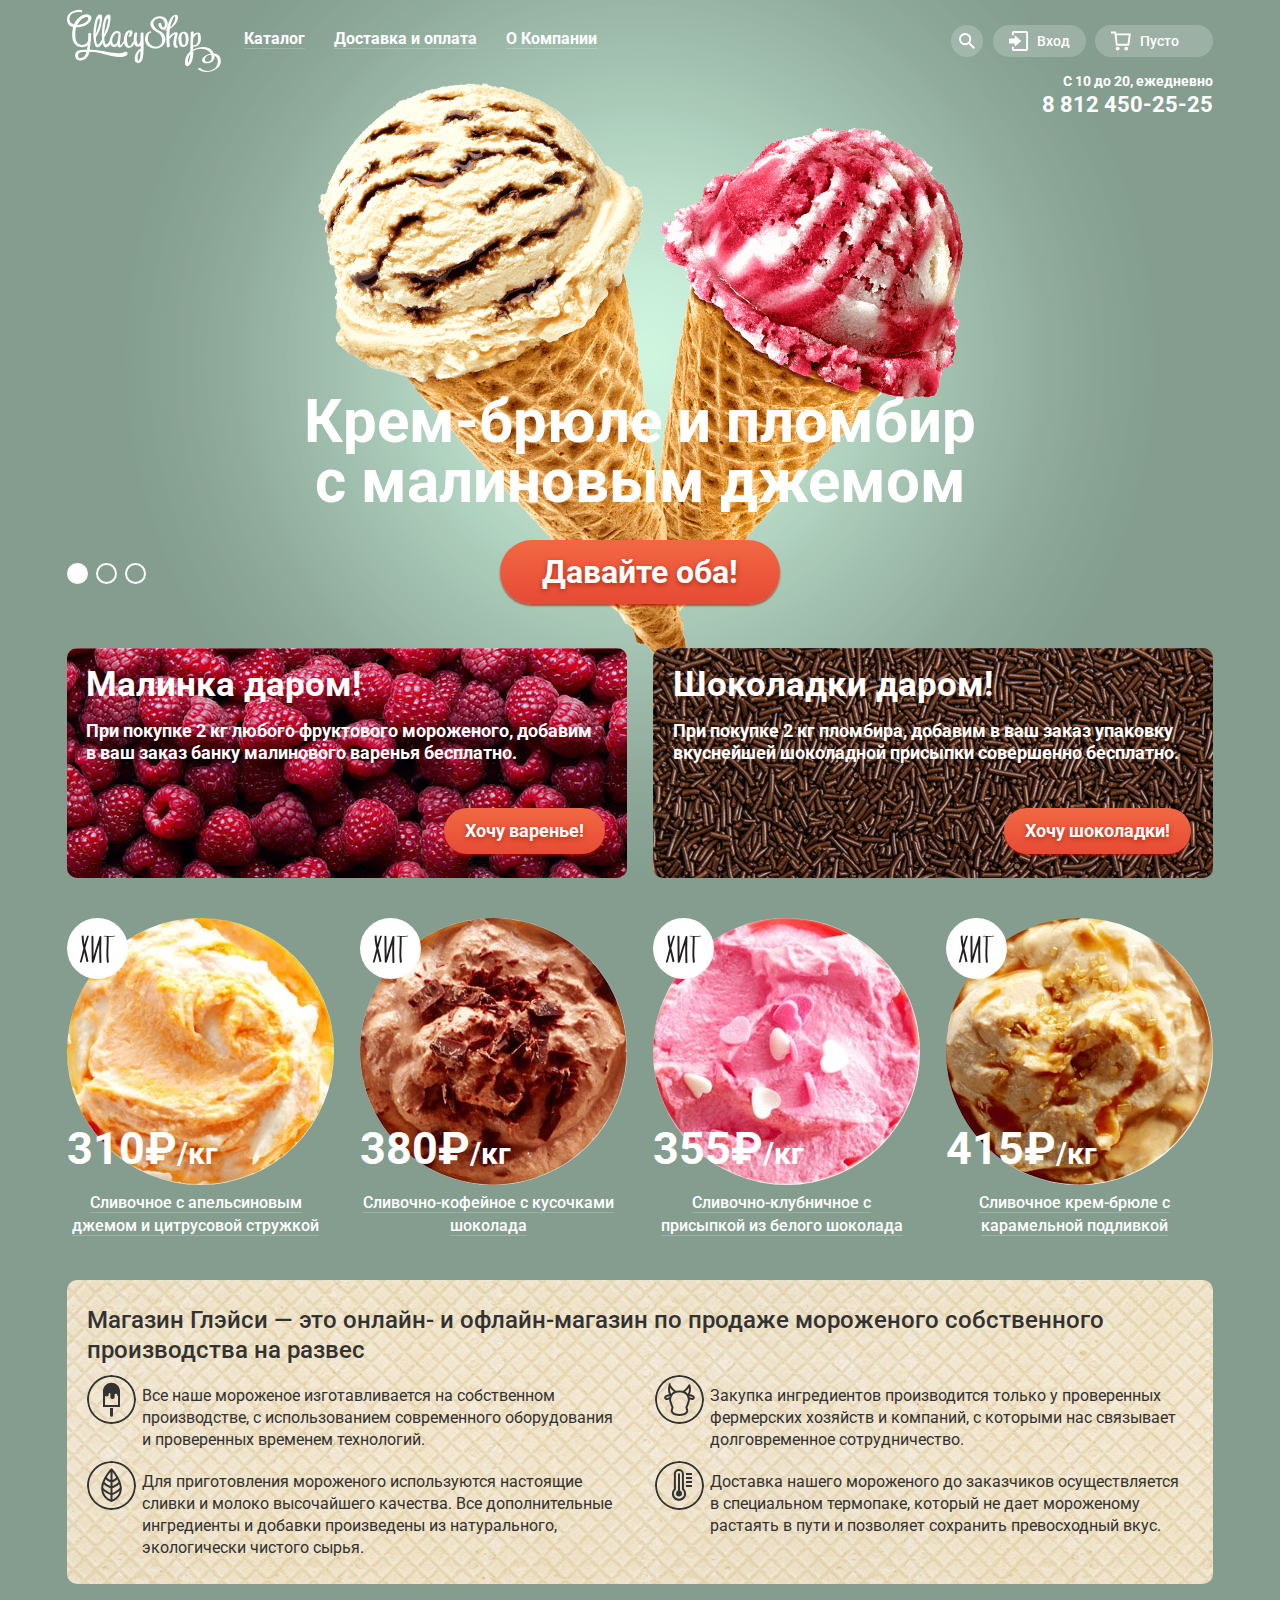
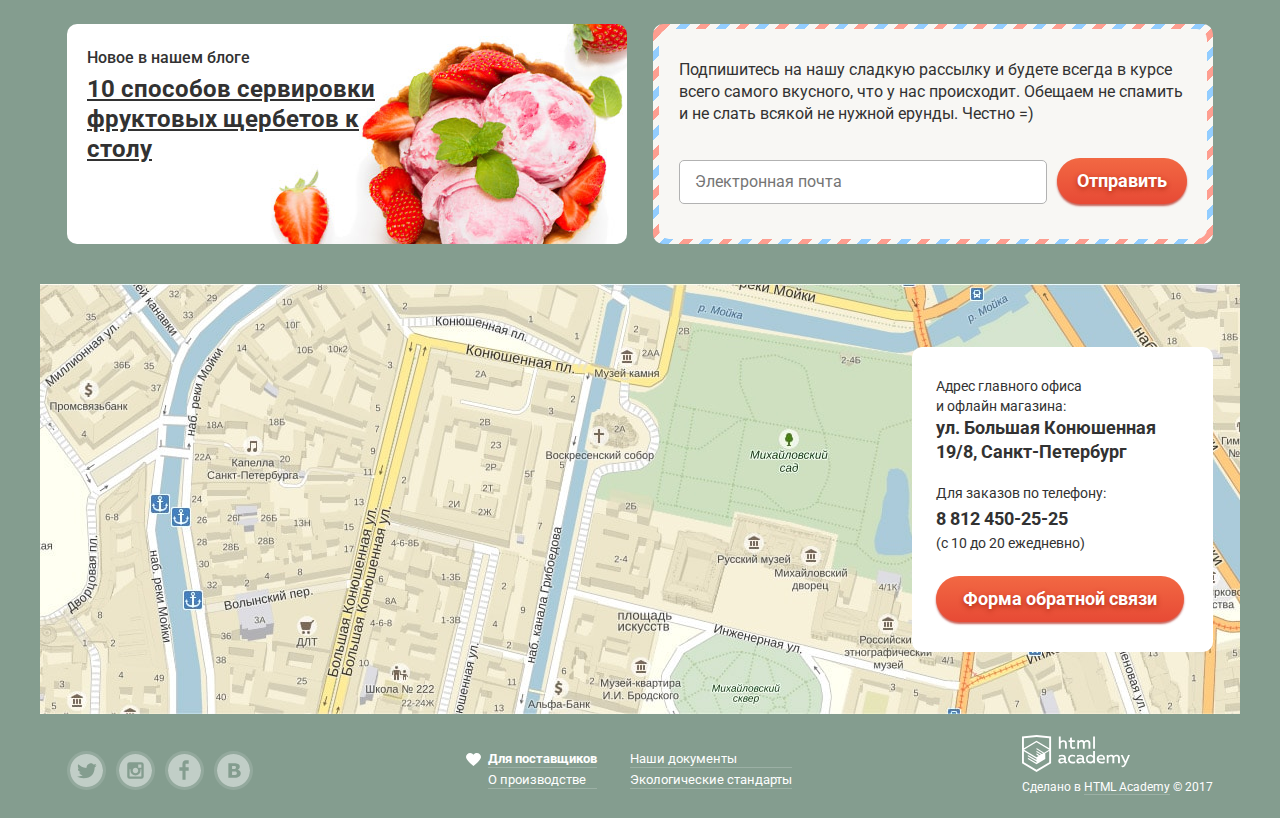
==== commit fc1d0d9c: "ещё фиксы допок" ====
--- a/index.html
+++ b/index.html
@@ -170,7 +170,7 @@
             <ul class="about-list">
               <li class="about-item"><p>Все наше мороженое изготавливается на собственном производстве, с использованием современного оборудования и проверенных временем технологий.</p></li>
               <li class="about-item"><p>Закупка ингредиентов  производится только у проверенных фермерских хозяйств и компаний, с которыми нас связывает долговременное сотрудничество.</p></li>
-              <li class="about-item"><p>Для приготовления мороженого используются настоящие сливки и молоко высочайшего качества. Все дополнительные ингредиенты и добавки произведены из натурального, экологически чистого сырья. </p></li>
+              <li class="about-item"><p>Для приготовления мороженого используются настоящие сливки и молоко высочайшего качества. Все дополнительные ингредиенты и добавки произведены из натурального, экологически чистого сырья.</p></li>
               <li class="about-item"><p>Доставка нашего мороженого до заказчиков осуществляется в&nbsp;специальном термопаке, который не дает мороженому растаять в пути и позволяет сохранить превосходный вкус.</p></li>
             </ul>
           </article>
@@ -213,10 +213,10 @@
 
         <footer class="main-footer">
           <ul class="footer-social">
-            <li class="social-btn social-twi"><a href="#" aria-label="Твиттер" target="_blank"></a></li>
-            <li class="social-btn social-inst"><a href="#" aria-label="Инстаграм" target="_blank"></a></li>
-            <li class="social-btn social-fb"><a href="#" aria-label="Фейсбук" target="_blank"></a></li>
-            <li class="social-btn social-vk"><a href="#" aria-label="Вконтакте" target="_blank"></a></li>
+            <li class="social-btn social-twi"><a href="#" aria-label="Твиттер" target="_blank"><span class="visually-hidden">Твиттер</span></a></li>
+            <li class="social-btn social-inst"><a href="#" aria-label="Инстаграм" target="_blank"><span class="visually-hidden">Инстаграм</span></a></li>
+            <li class="social-btn social-fb"><a href="#" aria-label="Фейсбук" target="_blank"><span class="visually-hidden">Фейсбук</span></a></li>
+            <li class="social-btn social-vk"><a href="#" aria-label="Вконтакте" target="_blank"><span class="visually-hidden">Твиттер</span></a></li>
           </ul>
           <div class="links">
             <div class="links-column">
--- a/css/style.css
+++ b/css/style.css
@@ -23,33 +23,45 @@
 }
 
 .navigation-link {
+ 
+  border-bottom: 1px solid rgba(255, 255, 255, 0.2);
+
+  color: #ffffff;
+
+}
+.navigation-item:focus .navigation-link,
+.navigation-item:hover .navigation-link,
+.navigation-item:focus .navigation-link-current,
+.navigation-item:hover .navigation-link-current{
+  color: #333333;
+  text-decoration: none;
+}
+.navigation-item:focus,
+.navigation-item:hover {
+  color: #333333;
+  text-decoration: none;
+
+  border-radius: 40px;
+  background-color: #f7f6f3;
+}
+.navigation-item:active {
+  text-decoration: none;
+
+  background-color: #ededed;
+  box-shadow: inset 0 2px 1px 0 #696969;
+}
+.navigation-item {
+  position: relative;
   margin-right: 3px;
   padding: 7px 13px;
-  /* border-bottom: 1px solid rgba(255, 255, 255, 0.2);   */
-
+}
+.navigation-current-item {
   color: #ffffff;
-  text-decoration: underline;
-
   border-radius: 40px;
-}
-.navigation-link:focus,
-.navigation-link:hover {
-  color: #333333;
-  text-decoration: none;
-
-  background-color: #f7f6f3;
-}
-.navigation-link:active {
-  text-decoration: none;
-
-  background-color: #ededed;
-  box-shadow: inset 0 2px 1px 0 rgba(105, 105, 105, 0.004);
-}
-.navigation-item {
-  position: relative;
-
-  padding-top: 8px;
-  padding-bottom: 12px;
+  background-color: #d07058;
+}
+.navigation-link-current {
+  color: #ffffff;
 }
 .sub-menu {
   position: absolute;
@@ -306,7 +318,7 @@
 
   display: none;
   width: 540px;
-  height: 242px;
+  min-height: 242px;
   margin-left: 33px;
   padding: 0 15px;
 
@@ -369,6 +381,7 @@
 .total-price {
   font-weight: 700;
   font-size: 15px;
+  margin-bottom: 80px;
   line-height: 18px;
   text-align: right;
   color: #323232;
@@ -459,7 +472,7 @@
   border-radius: 10px;
 }
 .product-wrapper {
-  position: absolute;
+  position: relative;
 
   min-height: 330px;
 }
@@ -476,9 +489,9 @@
   line-height: 22px;
 }
 .products-item:hover .product-contetn-wrapper {
-  position: absolute;
+  position: relative;
   top: 6px;
-  left: 13px;
+  left: 13px; 
 }
 .products-item:hover .product-wrapper {
   position: absolute;
@@ -487,7 +500,7 @@
   z-index: 40;
 
   width: 293px;
-  height: 405px;
+  min-height: 405px;
 
   background-color: rgba(248, 247, 244, 0.2);
   border-radius: 5px;
@@ -538,9 +551,7 @@
   line-height: 45px;
 }
 .link-btn {
-  position: absolute;
-  top: 279px;
-  left: 5px;
+ 
 
   width: 257px;
   margin: 0;
@@ -781,7 +792,7 @@
   cursor: pointer;
   opacity: 0.5;
 }
-.social-btn:hover {
+.social-btn:hover{
   border: 3px solid rgba(219, 227, 222, 0.7);
   opacity: 1;
 }
@@ -925,6 +936,11 @@
   font-size: 16px;
   line-height: 24px;
 }
+.feedback-text:hover,
+.feedback-text:focus {
+  padding-top: 1px;
+}
+
 
 /*--------------- кнопки ----------------*/
 
@@ -936,11 +952,12 @@
   vertical-align: top;
   text-align: center;
   color: #ffffff;
-  text-decoration: none;
-
+  background: #f26843;
+  text-shadow: 0 2px 5px rgba(160, 32, 11, 0.76);
+  border: none;
   background-image: linear-gradient(#f26843, #e74a35);
   border-radius: 50px;
-  box-shadow: 0 2px 2px 0 rgba(86, 8, 0, 0.541);
+  box-shadow: 0 2px 2px rgba(172, 16, 0, 0.64);
   cursor: pointer;
 }
 
@@ -949,13 +966,13 @@
   color: #ffffff;
 
   background-image: linear-gradient(#f58669, #ec6f5e);
-  box-shadow: 0 1px 2px 0 rgba(172, 16, 0, 0.004);
+  box-shadow: 0 2px 2px rgba(172, 16, 0, 1);
 }
 .btn:active {
   color: #fceeec;
 
   background-image: linear-gradient(#d74632, #e1603e);
-  box-shadow: inset 0 2px 2px 0 rgba(148, 39, 24, 0.004);
+  box-shadow: inset 0 2px 2px rgba(172, 16, 0, 1);
 }
 .btn-accept {
   height: 37px;
@@ -970,7 +987,6 @@
   background: rgba(255, 255, 255, 0.2);
   border: none;
   border-radius: 40px;
-  -webkit-box-shadow: inset 0 0 0 2px white;
   box-shadow: inset 0 0 0 2px white;
   cursor: pointer;
 }
@@ -984,7 +1000,6 @@
   color: #323232;
 
   background-color: rgb(237, 237, 237);
-  -webkit-box-shadow: inset 0 2px 1px 1px #696969;
   box-shadow: inset 0 2px 1px 1px #696969;
 }
 .enter-btn {
@@ -1061,6 +1076,7 @@
 .input-field:hover {
   background-color: rgb(255, 255, 255);
   border-width: 2px;
+  padding-left: 14px;
   border-style: solid;
   border-color: rgb(154, 154, 154);
   border-radius: 5px;
@@ -1068,6 +1084,7 @@
 .input-field:focus {
   background-color: rgb(255, 255, 255);
   border-width: 2px;
+  padding-left: 14px;
   border-style: solid;
   border-color: rgb(46, 136, 228);
   border-radius: 5px;
@@ -1215,6 +1232,7 @@
   width: 450px;
   margin: 0;
   padding: 0;
+  padding-bottom: 5px;
 }
 .user-navigation-wrapper {
   position: relative;
@@ -1246,6 +1264,18 @@
 
   display: block;
 }
+.navigation-catalog-item:hover::after{
+  content: "";
+  position: absolute;
+  top: 30px;
+  left:0px;
+
+  display: block;
+  width: 100%;
+  height: 9px;
+
+  background: transparent;
+}
 .main-search:hover::after {
   content: "";
   position: absolute;
@@ -1294,8 +1324,8 @@
   position: relative;
 
   width: 522px;
-  min-height: 198px;
-  padding: 16px 19px;
+  min-height: 144px;
+  padding: 16px 19px 70px 19px;
 }
 .offers h2 {
   margin: 0;
@@ -1308,8 +1338,8 @@
   position: relative;
 
   width: 520px;
-  min-height: 198px;
-  padding: 16px 20px;
+  min-height: 144px;
+  padding: 16px 20px 70px 20px;
 }
 
 
@@ -1420,6 +1450,11 @@
 .filter-radio + .filter-label:hover::before {
   opacity: 1;
 }
+.filter-radio:disabled + .filter-label,
+.filter-radio:disabled + .filter-label::before {
+  opacity: 0.4;
+}
+
 .filter-checkbox + .filter-label::before {
   content: "";
   position: absolute;
@@ -1445,7 +1480,10 @@
 .filter-checkbox + .filter-label:hover::before {
   opacity: 1;
 }
-
+.filter-checkbox:disabled + .filter-label,
+.filter-checkbox:disabled + .filter-label::before {
+  opacity: 0.4;
+}
 .fat-filter-list,
 .topping-filter-list {
   margin: 0;
@@ -1542,7 +1580,8 @@
 
   background-color: #f8f7f4;
   border-radius: 10px;
-  transform: translate(-50%, -50%);
+  -webkit-transform: translate(-50%, -50%);
+          transform: translate(-50%, -50%);
 }
 .modal-close {
   position: absolute;
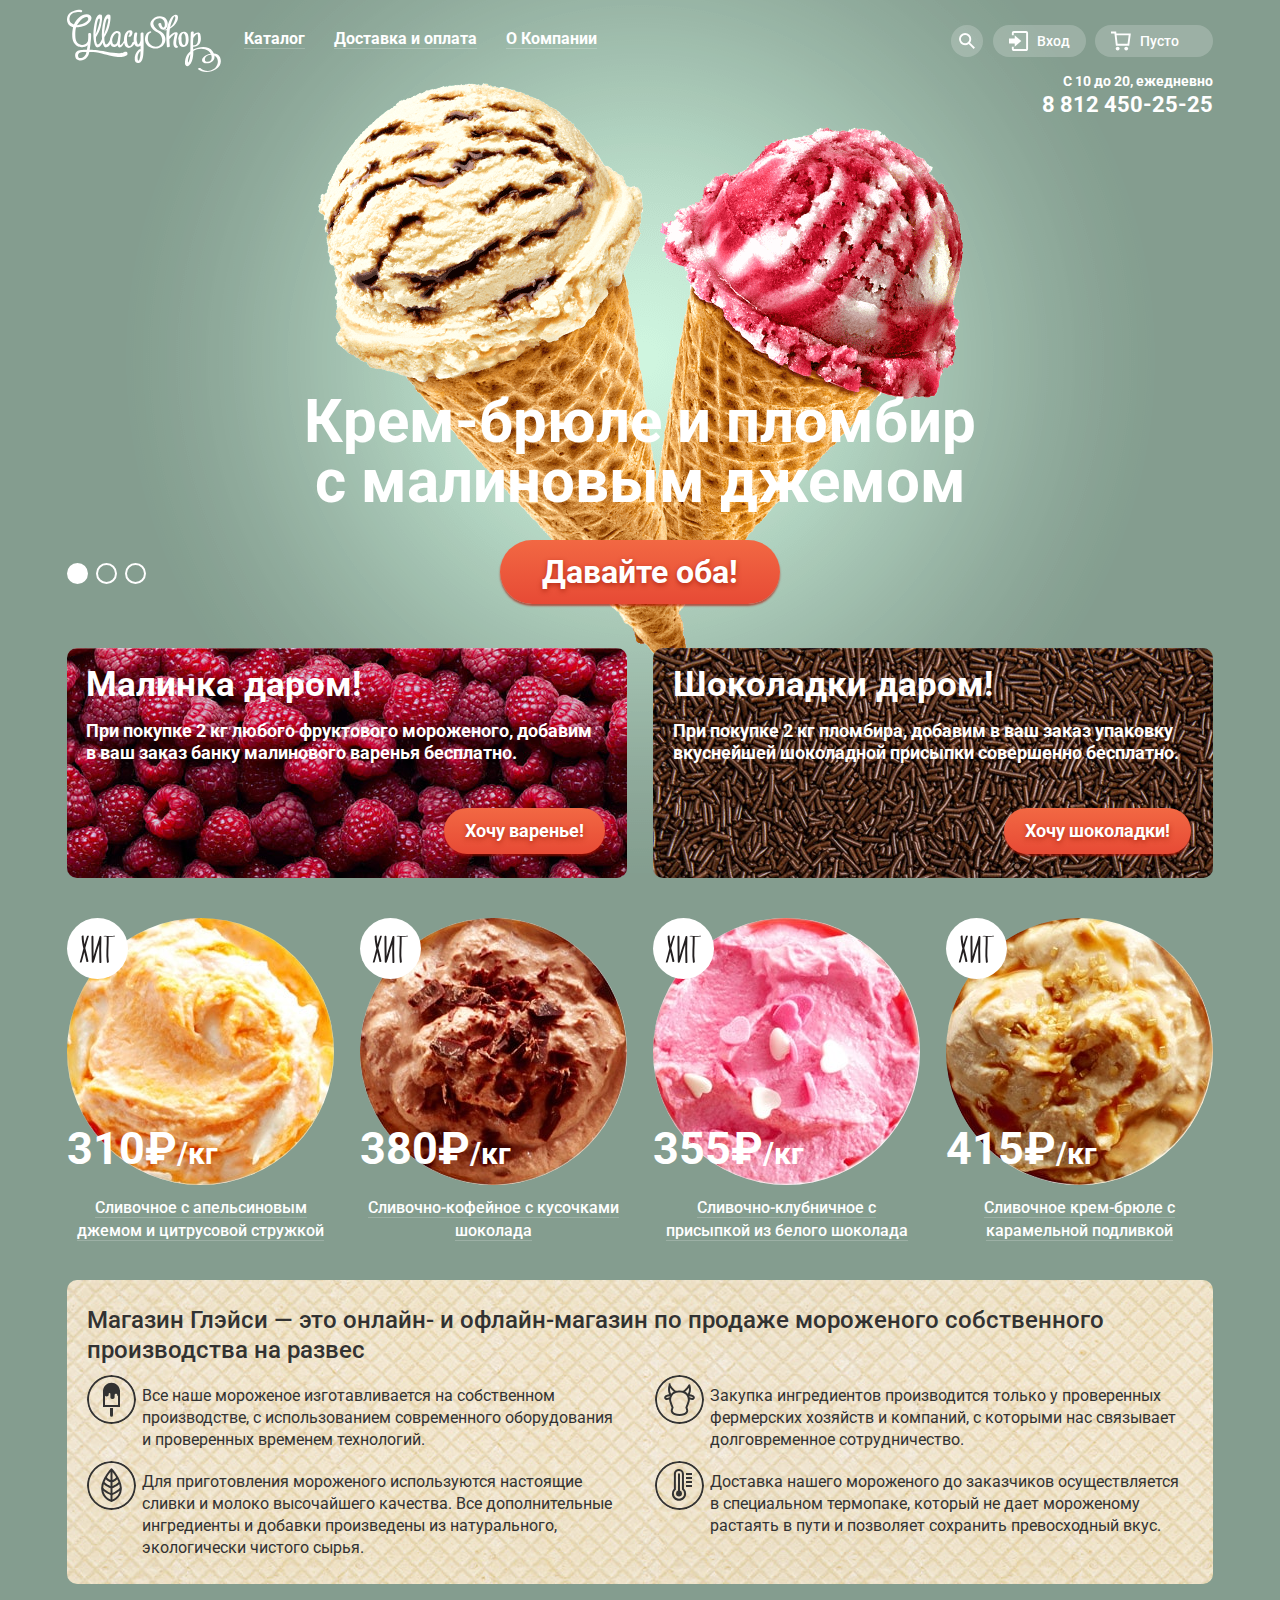
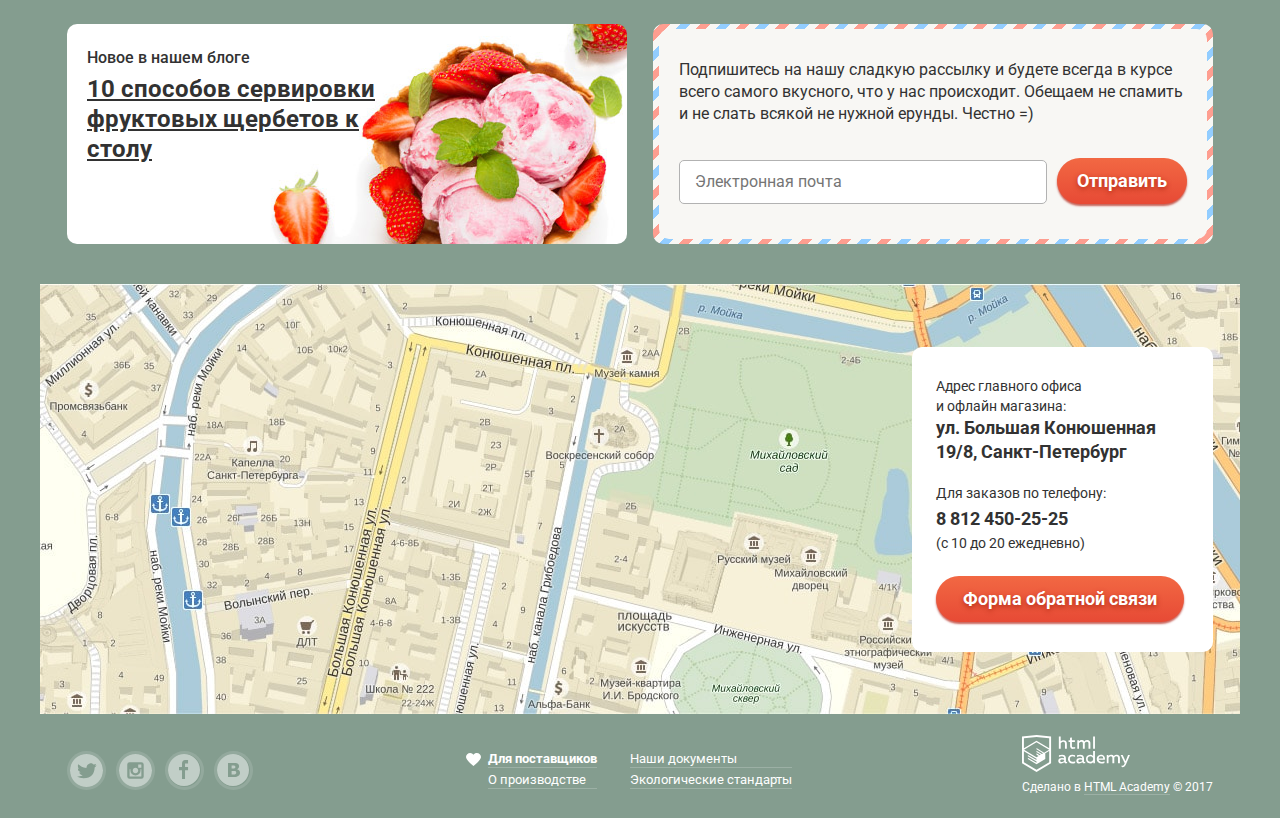
==== commit 1bf2a02f: "мин.цсс" ====
--- a/index.html
+++ b/index.html
@@ -5,7 +5,7 @@
     <title>HTML Academy: Глейси</title>
     <link href="https://fonts.googleapis.com/css?family=Roboto:400,500,700&amp;subset=cyrillic" rel="stylesheet">
     <link href="css/normalize.min.css" rel="stylesheet">
-    <link href="css/style.css" rel="stylesheet"> 
+    <link href="css/style.min.css" rel="stylesheet"> 
   </head>
   <body>
     <input class="visually-hidden product-1" type="radio" id="product-1" name="toggle" checked>
--- a/css/style.min.css
+++ b/css/style.min.css
@@ -0,0 +1 @@
+body{min-width:1200px;margin:0;padding:0;font-weight:400;font-size:16px;line-height:22px;font-family:"Roboto",Arial,sans-serif;color:#fff;background-color:#849d8f}a{text-decoration:none}.site-navigation{list-style:none;font-weight:700;font-size:16px;line-height:18px}.navigation-link{border-bottom:1px solid rgba(255,255,255,.2);color:#fff}.navigation-item:focus .navigation-link,.navigation-item:focus .navigation-link-current,.navigation-item:hover .navigation-link,.navigation-item:hover .navigation-link-current{color:#333;text-decoration:none}.navigation-item:focus,.navigation-item:hover{color:#333;text-decoration:none;border-radius:40px;background-color:#f7f6f3}.navigation-item:active{text-decoration:none;background-color:#ededed;box-shadow:inset 0 2px 1px 0 #696969}.navigation-item{position:relative;margin-right:3px;padding:7px 13px}.navigation-current-item{color:#fff;border-radius:40px;background-color:#d07058}.navigation-link-current{color:#fff}.sub-menu,.sub-menu-link{font-size:14px;line-height:16px;background-color:#f8f7f4}.sub-menu{position:absolute;top:37px;left:-7px;z-index:20;width:143px;min-height:171px;margin:0;list-style:none;font-weight:400;border-radius:5px;box-shadow:2px 10px 20px 5px #56645c;display:none;padding:0}.navigation-catalog-item:hover .sub-menu{display:block}.sub-menu-link{display:block;color:#323232;text-decoration:none;padding:6px 6px 6px 20px}.sub-menu-link:focus,.sub-menu-link:hover{background-color:#fbded7}.sub-menu-link:active{background-color:#f6b5a5}.sub-link-first{padding:9px 9px 9px 20px}.sub-menu-item:first-child{font-weight:700;font-size:14px;line-height:16px;border-bottom:1px solid rgba(50,50,50,.3)}.sub-menu-item{padding:3px 0}.user-navigation{position:relative;margin:0 9px 0 0;padding:0;list-style:none;font-weight:500;font-size:14px;line-height:16px}.search{width:309px;margin:20px 15px;font-weight:400;font-size:14px;line-height:24px}.search-form{position:absolute;top:36px;right:0;display:none;width:341px;height:84px;background-color:#f8f7f4;border-radius:6px;box-shadow:0 20px 20px 0 rgba(0,0,0,.4)}.login-link{display:block;padding:8px 16px 8px 44px;font-weight:500;font-size:14px;line-height:16px;color:#fff;text-decoration:none;background:rgba(255,255,255,.2);border-radius:30px}.login-link::before{content:"";position:absolute;top:0;left:10px;display:block;width:32px;height:32px;background-image:url(../img/login.svg);background-repeat:no-repeat;background-position:center;background-size:20px 20px}.login-link:focus::before,.login-link:hover::before{background-image:url(../img/login-hover.svg)}.login-link:focus,.login-link:hover{color:#323232;background-color:#f8f7f4}.login-form{position:absolute;top:36px;right:0;display:none;width:277px;height:214px;background-color:#f8f7f4;border-radius:6px;box-shadow:0 20px 20px 0 rgba(0,0,0,.4)}.user-navigation:hover .login-form{z-index:10;display:block}.login-help-wrapper{display:inline-flex;flex-flow:column nowrap;margin-top:20px;text-decoration:underline}.login-form a{font-weight:400;font-size:13px;line-height:24px;color:#323232}.login-form a:active,.login-form a:focus,.login-form a:hover{color:#e84d37}.login-email,.login-password{width:240px;margin:20px 17px 0 19px;padding:0;font-weight:400;font-size:14px;line-height:24px}.cart-link{display:block;padding:8px 34px 8px 45px;font-weight:500;font-size:14px;line-height:16px;color:#fff;text-decoration:none;background:rgba(255,255,255,.2);border-radius:30px}.cart-full::before,.cart-link::before{content:"";position:absolute;top:0;left:10px;display:block;width:32px;height:32px;background-image:url(../img/basket.svg);background-repeat:no-repeat;background-position:center;background-size:20px 20px}.cart-inner{position:relative;margin:0;padding:0}.cart-full{display:block;padding:8px 16px 8px 45px;font-weight:500;font-size:14px;line-height:16px;color:#323232;text-decoration:none;background-color:#f7f6f3;border-radius:30px;cursor:pointer}.cart-full::before{background-image:url(../img/basket-red.svg)}.cart-inner:hover .cart-form{z-index:20;display:block}.cart-form{position:absolute;top:36px;right:0;display:none;width:540px;min-height:242px;margin-left:33px;padding:0 15px;background-color:#f8f7f4;border-radius:5px;box-shadow:0 20px 20px 0 rgba(0,0,0,.4)}.cart,.cart-item{position:relative;line-height:16px}.cart{margin:0;padding:0;list-style:none;font-weight:500;font-size:14px}.cart-item{display:flex;align-items:center;margin-top:20px;margin-bottom:20px;font-weight:400;font-size:13px;color:#323232}.item-del{position:absolute;width:11px;height:11px;background-color:transparent;background-image:url(../img/cross-small.svg);background-repeat:no-repeat;border:0}.cart-item img{margin-left:25px;border-radius:33px}.cart-item-title{width:220px;margin:0 12px}.price{color:#999}.sum{width:70px;margin-left:20px}.total-price{font-weight:700;font-size:15px;margin-bottom:80px;line-height:18px;text-align:right;color:#323232}.contacts,.contacts-breadcrumbs-wrapper{display:flex;align-items:flex-end}.contacts{flex-direction:column;margin-right:27px;margin-bottom:0;margin-left:auto}.job-phone,.job-time{font-weight:700;font-size:14px;line-height:16px}.job-phone{margin-top:4px;font-size:22px;line-height:24px}.breadcrumbs{display:flex;align-items:flex-end;margin:0;padding:2px 27px;list-style:none;font-weight:400;font-size:14px;line-height:16px}.breadcrumbs a{color:#fff;border-bottom:1px solid rgba(255,255,255,.2)}.breadcrumbs a:active,.breadcrumbs a:focus,.breadcrumbs a:hover{color:#ffbc9e;border-bottom:1px solid rgba(255,188,158,.2)}.page-tittle{margin:2px 0 27px;padding:0 27px;color:#fff}.offers h2,.offers p,.page-tittle{font-weight:700;font-size:35px;line-height:41px}.offers p{padding:0;font-size:18px;line-height:22px}.offers-item-1,.offers-item-2{background-image:url(../img/bg-raspberries.jpg);border-radius:10px}.offers-item-2{background-image:url(../img/bg-chocolate.jpg)}.product-wrapper,.products-item{position:relative;min-height:330px}.products-item{width:267px;margin-right:26px;margin-bottom:32px;font-weight:500;font-size:16px;line-height:22px}.products-item:hover .product-contetn-wrapper{position:relative;top:6px;left:13px}.products-item:hover .product-wrapper{position:absolute;top:-6px;left:-13px;z-index:40;width:293px;min-height:405px;background-color:rgba(248,247,244,.2);border-radius:5px;box-shadow:0 20px 20px 0 rgba(0,0,0,.4)}.hit-icon{position:absolute;top:0;left:0;width:61px;height:61px;background-image:url(../img/hit.svg)}.products-item:hover .quick-view-btn{position:absolute;top:335px;left:25px;display:block}.products{display:flex;flex-wrap:wrap;margin:0;padding:0 27px}.products-item:nth-child(4n+1){margin-right:0}.products-item img{border-radius:134px}.price-rub,.products-price{font-weight:700;line-height:45px}.products-price{position:absolute;top:208px;font-size:30px}.price-rub{font-size:45px}.link-btn{width:257px;margin:0;padding:5px;text-align:center}.products-link{font-weight:500;font-size:16px;line-height:22px;color:#fff;border-bottom:1px solid rgba(255,255,255,.2)}.products-link:active,.products-link:focus,.products-link:hover{color:#ffbc9e;border-bottom:1px solid rgba(255,188,158,.2)}.about{margin:0 27px 40px;padding:25px 20px;background-image:url(../img/bg-about.jpg);border-radius:10px}.about h2,.about-list{margin:0;padding:0;color:#323232}.about h2{font-weight:500;font-size:24px;line-height:30px}.about p{margin:20px 0 0 55px;padding:0}.about-list li{position:relative;width:538px}.about-list{display:flex;flex-wrap:wrap;justify-content:space-between;list-style:none}.about-item::before{content:"";position:absolute;top:10px;left:0;display:block;width:49px;height:49px;border-radius:50px}.about-item:nth-of-type(1)::before{background-image:url(../img/ice-cream.svg)}.about-item:nth-of-type(2)::before{background-image:url(../img/cow.svg)}.about-item:nth-of-type(3)::before{background-image:url(../img/eco.svg)}.about-item:nth-of-type(4)::before{background-image:url(../img/thermometer.svg)}.news-blog{width:560px;padding:23px 0;background-image:url(../img/bg-blog.jpg);background-repeat:no-repeat;background-position:10% 40%;border-radius:10px}.news-blog p{margin:0 0 3px 20px;padding:0;font-weight:500;font-size:16px;line-height:22px;color:#323232}.news-blog a{display:block;max-width:55%;margin-top:5px;font-weight:700;font-size:24px;line-height:30px;color:#323232;text-decoration:underline}.news-blog a:active,.news-blog a:focus,.news-blog a:hover{color:#e84d37;border-bottom:2px solid rgba(232,77,55)}.subs{color:#323232;background-color:#f8f7f4}.subs p{margin:0 0 35px;padding:0}.subs-e-mail{width:368px;margin-bottom:5px;font-weight:400;font-size:16px;line-height:24px}.subs,.subs-form{border-radius:10px}.subs{width:560px;min-height:220px;background-image:repeating-linear-gradient(-45deg,transparent,transparent 7px,#fe9e90 7px,#fe9e90 14px,transparent 14px,transparent 21px,#92cdff 21px,#92cdff 28px);border:0;margin:0;padding:0}.subs-form{position:relative;margin:5px 6px;padding:30px 20px;background-color:#f8f7f4}.send-btn{position:absolute;right:20px;bottom:35px;font-weight:700;font-size:18px;line-height:24px;border:0}.feedback{position:absolute;top:63px;right:27px;z-index:20;width:253px;padding:10px 24px 30px;font-weight:400;font-size:14px;line-height:20px;color:#323232;background-color:#fff;border-radius:10px}.feedback p{margin:19px 0 0;padding:0}.feedback .feedback-phone-time{margin-bottom:23px}.adress-text,.copyright span{display:block}.adress,.feedback-phone{display:block;font-weight:700;font-size:18px;line-height:24px}.feedback-phone{margin-top:5px;margin-bottom:3px;line-height:22px}.footer-social{display:flex;margin:0;padding:14px 0;list-style:none}.social-btn{width:33px;height:33px;margin:3px 10px 0 0;padding:0;border:3px solid rgba(194,206,199,.5);border-radius:50%;cursor:pointer;opacity:.5}.social-btn:hover{border:3px solid rgba(219,227,222,.7);opacity:1}.social-btn:active{border:3px solid #dbe3de;opacity:.7}.social-twi{background:url(../img/twitter.svg) no-repeat;background-size:contain}.social-inst{background:url(../img/instagram.svg) no-repeat}.social-fb,.social-inst,.social-vk{background-size:contain}.social-fb{background:url(../img/fb.svg) no-repeat}.social-vk{background:url(../img/vk.svg) no-repeat}.links{display:flex;flex-flow:wrap;justify-content:space-between;width:304px;margin:0 5px 0 0;padding-top:13px;list-style:none;font-weight:400;font-size:13px;line-height:18px}.firts-link-footer{font-weight:700}.firts-link-footer::before{content:"";position:absolute;top:3px;left:-24px;display:block;width:19px;height:19px;background-image:url(../img/heart.svg);background-repeat:no-repeat;background-position:center;background-size:15px 13px}.links-column{display:flex;flex-direction:column}.links a{position:relative;padding-top:4px;font-size:13px;line-height:16px;color:#fff;border-bottom:1px solid rgba(255,255,255,.2)}.copyright a:active,.copyright-link:focus,.copyright-link:hover,.links a:active,.links a:focus,.links a:hover{color:#ffbc9e;border-bottom:1px solid rgba(255,188,158,.2)}.copyright{font-weight:400;font-size:12px;line-height:18px}.copyright-link{color:#fff;border-bottom:1px solid rgba(255,255,255,.2)}.feedback-form{font-weight:400;font-size:16px;line-height:24px;background-color:#f8f7f4}.feedback-form h2{margin:0 0 20px;padding:0;font-weight:500;font-size:24px;line-height:28px;color:#323232}.feedback-e-mail,.feedback-name,.feedback-text{width:266px;font-weight:400;font-size:16px;line-height:24px}.feedback-text{width:428px;min-height:155px;margin-bottom:50px}.feedback-text:focus,.feedback-text:hover{padding-top:1px}.btn{display:inline-block;margin:0;padding:11px 20px;vertical-align:top;text-align:center;color:#fff;background:#f26843;text-shadow:0 2px 5px rgba(160,32,11,.76);border:0;background-image:linear-gradient(#f26843,#e74a35);border-radius:50px;box-shadow:0 2px 2px rgba(172,16,0,.64);cursor:pointer}.btn:focus,.btn:hover{color:#fff;background-image:linear-gradient(#f58669,#ec6f5e);box-shadow:0 2px 2px #ac1000}.btn:active{color:#fceeec;background-image:linear-gradient(#d74632,#e1603e);box-shadow:inset 0 2px 2px #ac1000}.btn-accept{height:37px;margin:0;padding:0 27px;font-weight:500;font-size:16px;line-height:18px;color:#fff;background:rgba(255,255,255,.2);border:0;border-radius:40px;box-shadow:inset 0 0 0 2px #fff;cursor:pointer}.btn-accept:focus,.btn-accept:hover{color:#323232;background-color:#fff}.btn-accept:active{color:#323232;background-color:#ededed;box-shadow:inset 0 2px 1px 1px #696969}.enter-btn,.want-btn{font-weight:700;font-size:18px;line-height:24px;border:0}.enter-btn{margin:20px 15px 20px 20px;padding:11px 25px}.want-btn{position:absolute;right:22px;bottom:24px;padding:11px 21px}.feedback-btn{padding:11px 27px}.cart-btn,.feedback-btn,.quick-view-btn{font-weight:700;font-size:18px;line-height:24px;border:0}.cart-btn{position:absolute;right:15px;bottom:20px}.quick-view-btn{display:none}.send-feed-btn{position:absolute;right:25px;bottom:25px}.input-field,.input-field:hover{background-color:#fff;border-style:solid;border-radius:5px}.input-field{box-sizing:border-box;height:44px;padding-left:15px;border-width:1px;border-color:#b2b2b2}.input-field:hover{border-width:2px;padding-left:14px;border-color:#9a9a9a}.input-field:focus{background-color:#fff;border-width:2px;padding-left:14px;border-style:solid;border-color:#2e88e4;border-radius:5px}.pagination{display:flex;margin:42px 17px 31px 0;padding:0}.footer-line{margin:0 27px;border-color:#fff;opacity:.3}.pagination-list{display:flex;margin:0 0 0 auto;padding:0;list-style:none;font-weight:500;font-size:16px;line-height:18px}.pagination-item{display:inline-flex;justify-content:space-around;align-items:center;width:26px;height:26px;margin-left:4px;color:#fff;text-decoration:none;background:0 0;border:0;border-radius:50%;-webkit-box-align:center;-ms-flex-align:center;-ms-flex-pack:distribute}.pagination-item:hover{color:#fff;text-decoration:none;background-color:rgba(255,255,255,.2)}.pagination-item-current,.pagination-item-current:hover,.pagination-item:active{color:#000;text-decoration:none;background-color:#fff}.pagination-item-disabled{opacity:.2}.pagination-item-disabled:hover{background-color:transparent}.arrow-left,.arrow-right{text-decoration:none;background-image:url(../img/icon-left-small.svg);background-repeat:no-repeat;background-position:center center}.arrow-right{background-image:url(../img/icon-right-small.svg)}.visually-hidden{position:absolute;width:1px;height:1px;clip:rect(0,0,0,0)}.site-wrapper{background-color:#849d8f;background-image:url(../img/slider-01.png);background-repeat:no-repeat;background-position:top center;transition:background-image .5s ease,background-color .5s ease}.page-wrapper{width:1200px;margin:0 auto;padding:0}.main-navigation{display:flex;align-items:center;width:1146px;padding:9px 27px 0}.site-logo{width:154px;height:64px;margin-right:10px}.site-navigation{display:flex;flex-wrap:wrap;width:450px;margin:0;padding:0 0 5px}.user-navigation-wrapper{position:relative;display:flex;margin-left:auto;padding:0}.main-search{position:relative;display:block;width:32px;height:32px;margin:0 10px 0 0;padding:0;background:rgba(255,255,255,.2) url(../img/loupe.svg) no-repeat center;background-size:50%;border-radius:50%;cursor:pointer}.main-search:hover{background:#f8f7f4 url(../img/loupe-hover.svg) no-repeat center}.main-search:hover .search-form{z-index:10;display:block}.navigation-catalog-item:hover::after{content:"";position:absolute;top:30px;left:0;display:block;width:100%;height:9px;background:0 0}.cart-inner:hover::after,.main-search:hover::after,.user-navigation:hover::after{content:"";position:absolute;top:30px;display:block;width:120%;height:6px;background:0 0}.user-navigation:hover::after{left:-20%}.cart-inner:hover::after{right:0}.offers{display:flex;justify-content:space-between;width:1146px;margin:0 0 40px;padding:0 27px}.offers-item-1,.offers-item-2{position:relative;width:522px;min-height:144px;padding:16px 19px 70px}.offers h2{margin:0;padding:0}.offers p{margin:15px 0 0}.offers-item-2{width:520px;padding:16px 20px 70px}.news-subs-wrapper{display:flex;justify-content:space-between;margin:0 0 40px;padding:0 27px}.map,.map-iframe{position:relative;left:0;width:100%}.map-iframe{position:absolute;z-index:15}.filter,.main-footer{display:flex;justify-content:space-between;margin:0;padding:14px 27px}.filter{flex-wrap:wrap;justify-content:flex-start;align-items:flex-end;margin:0 0 40px;padding:0 27px}.filter fieldset{position:relative;margin-top:10px;font-weight:500;font-size:16px;line-height:18px;background-color:#a9bab0;border:0;border-radius:40px}.filter legend{position:absolute;top:-22px;left:16px;display:block;font-weight:500;font-size:14px;line-height:16px}.filter ul{margin:0;padding:10px 0;list-style:none}.filter-input{display:none}.filter-radio+.filter-label::before{content:"";position:absolute;top:-2px;left:0;display:inline-flex;width:22px;height:22px;margin-right:10px;margin-bottom:0;background-image:url(../img/radio-off.svg);background-repeat:no-repeat;background-position:left center;background-size:22px 22px;cursor:pointer;opacity:.7}.filter-label{position:relative;padding-left:32px;cursor:pointer}.filter-radio:checked+.filter-label::before{background-image:url(../img/radio-on.svg);background-size:22px 22px}.filter-radio+.filter-label:hover::before{opacity:1}.filter-radio:disabled+.filter-label,.filter-radio:disabled+.filter-label::before{opacity:.4}.filter-checkbox+.filter-label::before{content:"";position:absolute;top:-2px;left:0;display:inline-flex;width:22px;height:22px;margin-right:10px;margin-bottom:0;background-image:url(../img/checkbox-off.svg);background-repeat:no-repeat;background-position:left center;background-size:20px 20px;opacity:.7}.filter-checkbox:checked+.filter-label::before{background-image:url(../img/checkbox-on.svg);background-size:23px 20px}.filter-checkbox+.filter-label:hover::before{opacity:1}.filter-checkbox:disabled+.filter-label,.filter-checkbox:disabled+.filter-label::before{opacity:.4}.fat-filter-list,.topping-filter-list{margin:0;padding:0}.fat-filter-item{display:inline-flex;margin-right:13px}.fat-filter-item:last-of-type,.topping-filter-item:last-of-type{margin-right:0}.topping-filter-item{display:inline-flex;margin-right:16px}.filter-sort{width:195px;margin:0 15px 26px 0;padding:0}.select-sort{position:relative;width:194px;height:36px;padding:0 15px;font-weight:500;color:#fff;background-color:rgba(255,255,255,.2);background-image:url(../img/select-arrow.svg);background-repeat:no-repeat;background-position:166px center;background-size:11px 10px;border:0;border-radius:40px;cursor:pointer;-webkit-appearance:none;-moz-appearance:none;appearance:none}.select-sort::-ms-expand{display:none}.select-sort:focus,.select-sort:hover{height:36px;color:#323232;background:rgba(255,255,255,.2);background-image:url(../img/select-arrow-black.svg);background-repeat:no-repeat;background-position:166px center;background-size:11px 10px;border:0;border-radius:40px}.filter-fat{display:inline-flex;width:391px;margin:0 15px 26px 0;padding:0 12px}.filter-topping{width:670px;margin-right:15px;margin-left:0;padding:0 16px}.modal-feedback{position:fixed;top:50%;left:50%;z-index:30;display:none;width:428px;padding:15px 25px 25px;background-color:#f8f7f4;border-radius:10px;-webkit-transform:translate(-50%,-50%);transform:translate(-50%,-50%)}.modal-close{position:absolute;top:15px;right:15px;width:17px;height:17px;font-size:0;background-color:#f8f7f4;background-image:url(../img/cross-big.svg);background-repeat:no-repeat;border:0;border-style:none;cursor:pointer}.feedback-form p{margin:0 0 20px}.modal-overlay{position:fixed;top:0;left:0;z-index:25;display:none;width:100%;height:100%;background-color:rgba(0,0,0,.3)}.modal-open{display:block}.slider{position:relative;padding-top:275px;text-align:center;color:#fff}.slider-list{margin:0 0 44px;padding:0;list-style:none}.slide{display:none}.slide-title{width:700px;margin:0 auto 27px;font-weight:700;font-size:60px;line-height:60.35px}.main-bоuth-btn{display:inline-block;padding:10px 42px;font-weight:700;font-size:32px;line-height:44px;vertical-align:top;text-align:center;color:#fff;text-decoration:none;text-shadow:0 2px 5px rgba(160,32,11,.76);background:#f26843;background:linear-gradient(to bottom,#f26843 0%,#e74a35 100%);border:0;border-radius:50px;box-shadow:0 2px 2px rgba(172,16,0,.64);cursor:pointer}.main-bоuth-btn:hover{background:linear-gradient(to bottom,#f58669 0%,#ec6f5e 100%);box-shadow:0 2px 2px #ac1000}.main-bоuth-btn:active{background:linear-gradient(to bottom,#d84732 0%,#e1613e 100%);box-shadow:inset 0 2px 2px #ac1000}.slider-controls{position:absolute;bottom:19px;left:27px;z-index:20;font-size:0}.slider-controls label,.slider-controls label:hover{display:inline-block;width:17px;height:17px;margin-right:8px;vertical-align:top;background-color:transparent;border:2px solid #fff;border-radius:50%;cursor:pointer}.slider-controls label:hover{background-color:#b2c1b7}.product-1:checked~.site-wrapper{background-color:#849d8f;background-image:url(../img/slider-01.png)}.product-2:checked~.site-wrapper{background-color:#8996a6;background-image:url(../img/slider-02.png)}.product-3:checked~.site-wrapper{background-color:#9d8b84;background-image:url(../img/slider-03.png)}.product-1:checked~.site-wrapper .slide1,.product-2:checked~.site-wrapper .slide2,.product-3:checked~.site-wrapper .slide3{display:block}.product-1:checked~.site-wrapper label[for=product-1],.product-2:checked~.site-wrapper label[for=product-2],.product-3:checked~.site-wrapper label[for=product-3]{background-color:#fff}.current,.sub-menu .current:hover{color:#fff;background-color:#d07058}.filter-price{width:220px;margin:0 15px 26px 0}.price-legend{margin:0 0 0 14px;font-weight:500;font-size:14px;line-height:16px}.controls-wrapper{margin-top:6px;padding:16px 22px;background-color:#a9bab0;border:0;border-radius:40px}.range-controls{position:relative;margin:0;border-radius:15px}.range-controls .scale{position:relative;height:4px;background:rgba(255,255,255,.3)}.range-controls .bar{position:absolute;left:23px;width:95px;height:4px;background:#fff}.range-toggle{position:absolute;top:-9px;width:4px;height:4px;background:#ababab;border:8px solid #fff;border-radius:50%;box-shadow:0 2px 1px 0 rgba(0,1,1,.2);cursor:pointer}.range-toggle:hover{width:6px;height:6px}.range-toggle-min{left:13px}.range-toggle-max{left:111px}.input-field{font-weight:700}.input-field::-webkit-input-placeholder{font-weight:400}.input-field:-ms-input-placeholder,.input-field::-ms-input-placeholder{font-weight:400}.input-field::placeholder{font-weight:400}.order-item-line{display:block;height:1px}.order-item-line::before{content:"";display:block;width:auto;height:1px;margin:5px 0;background:#d0d1ce}